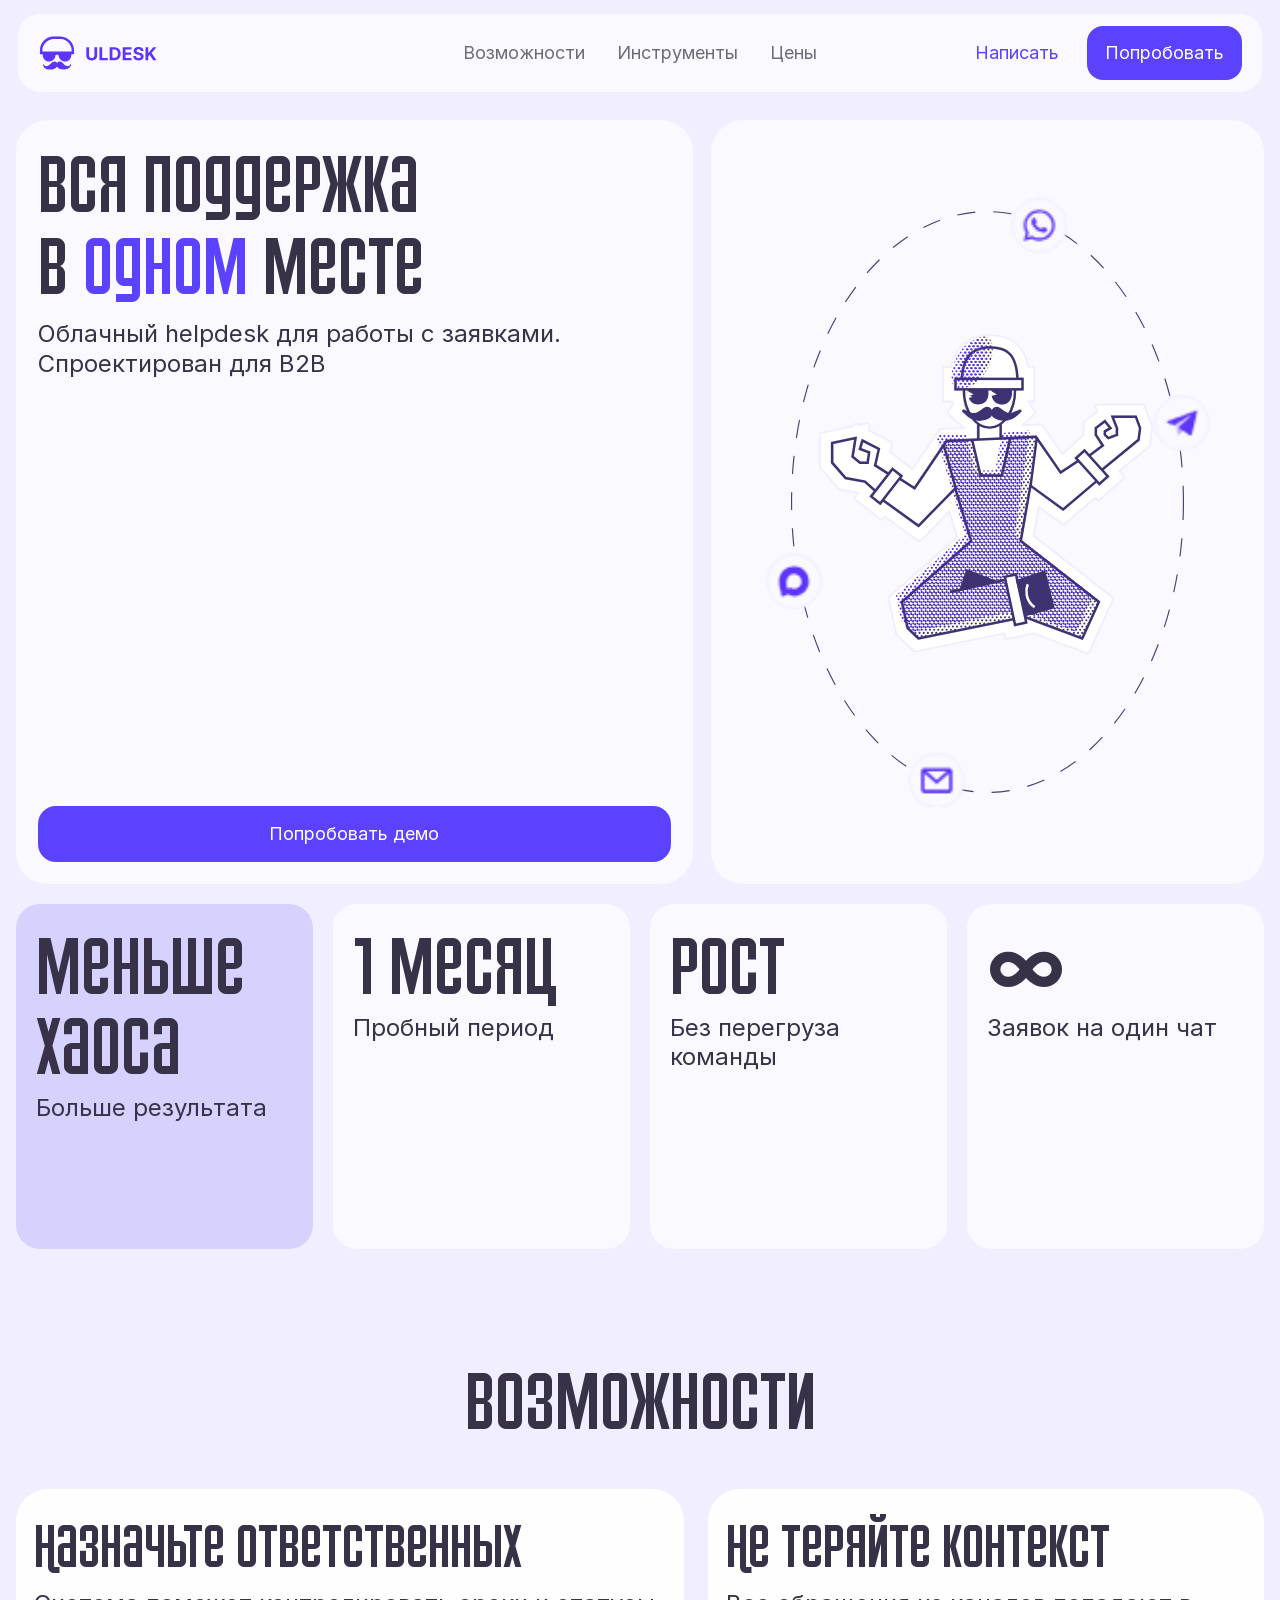
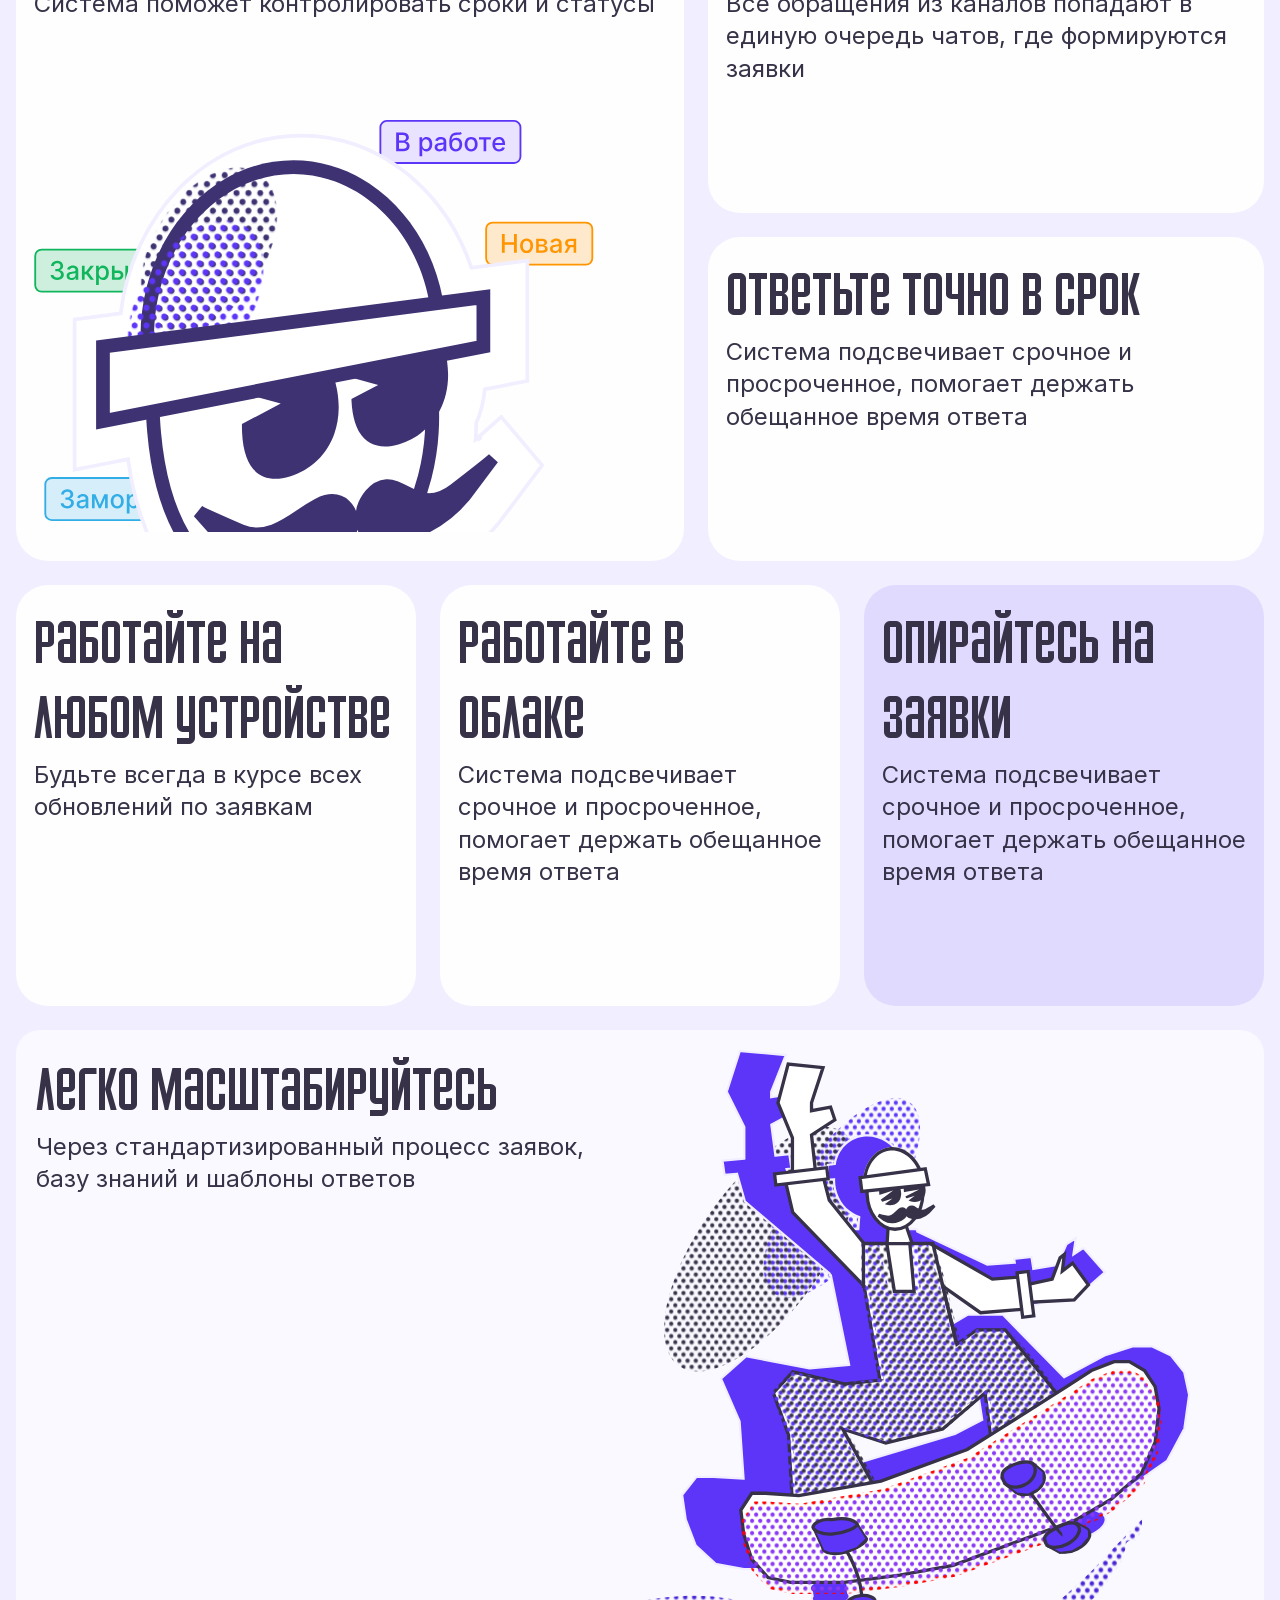
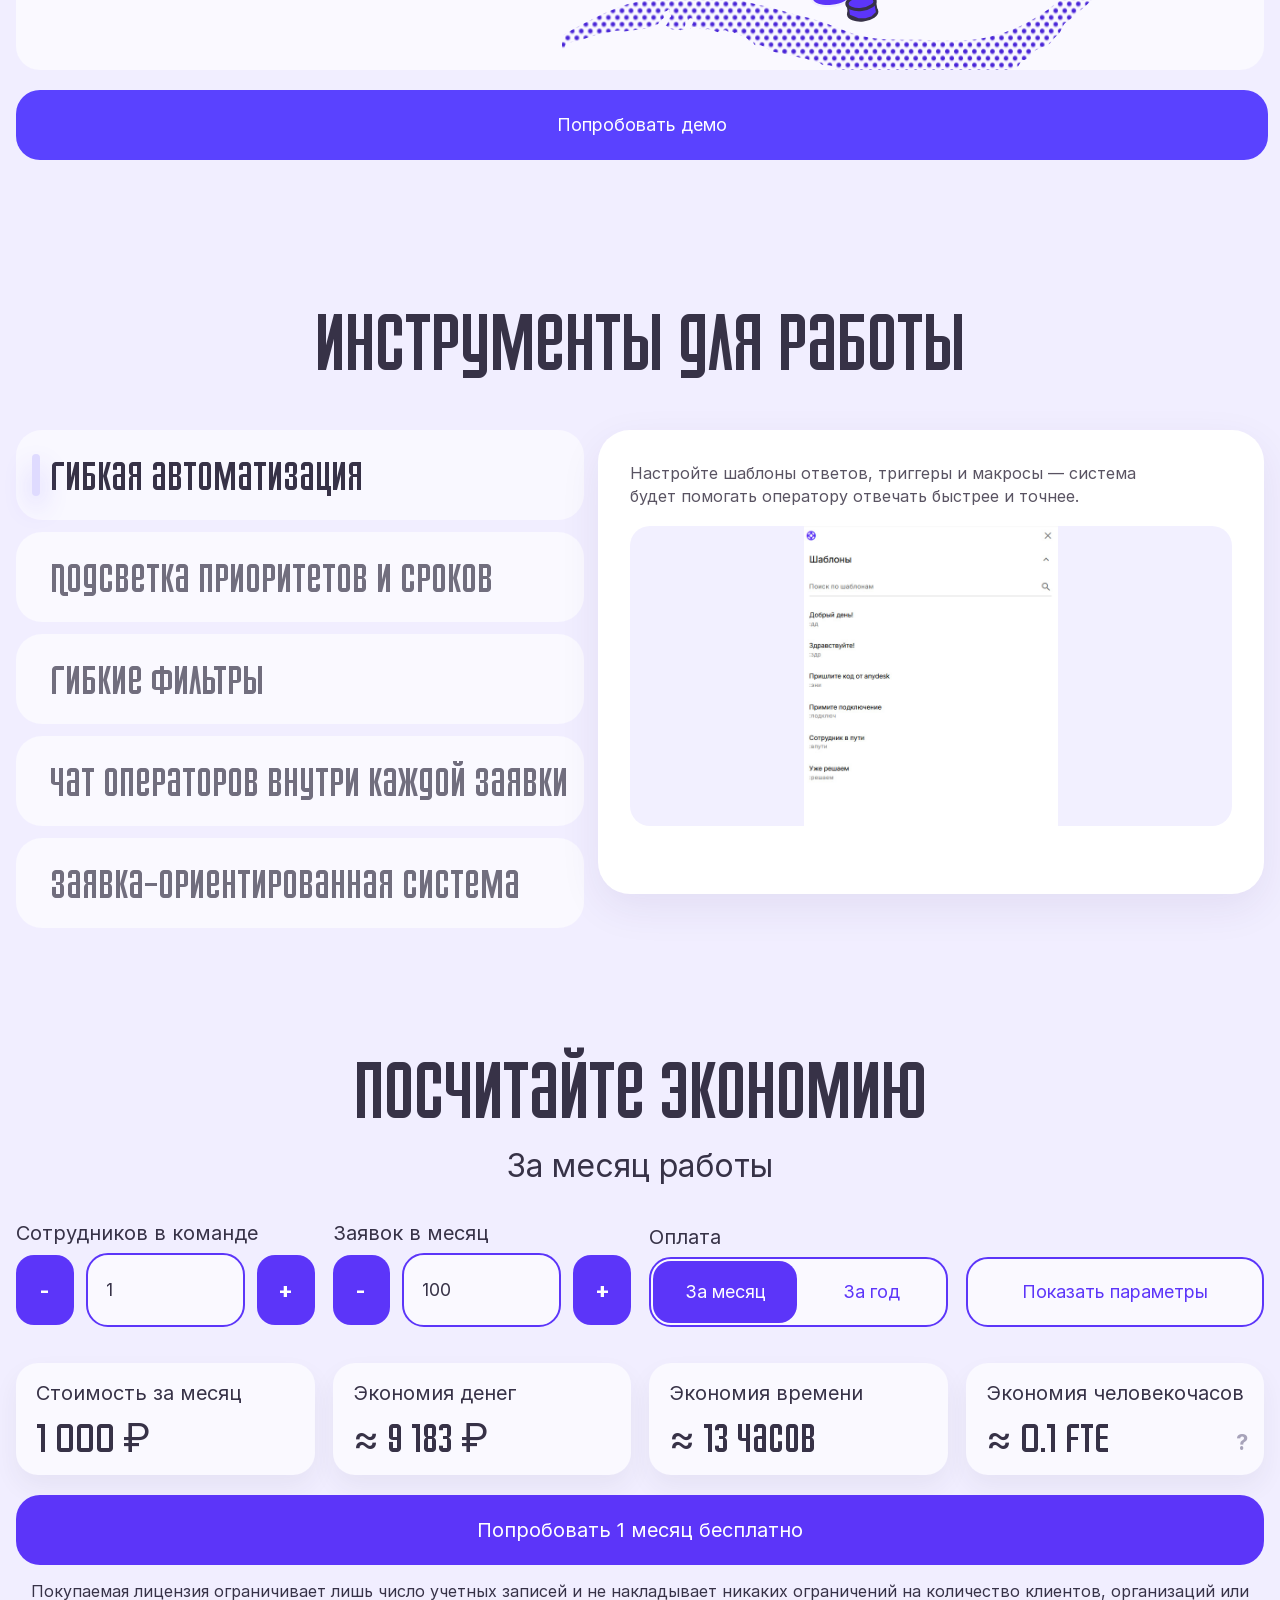
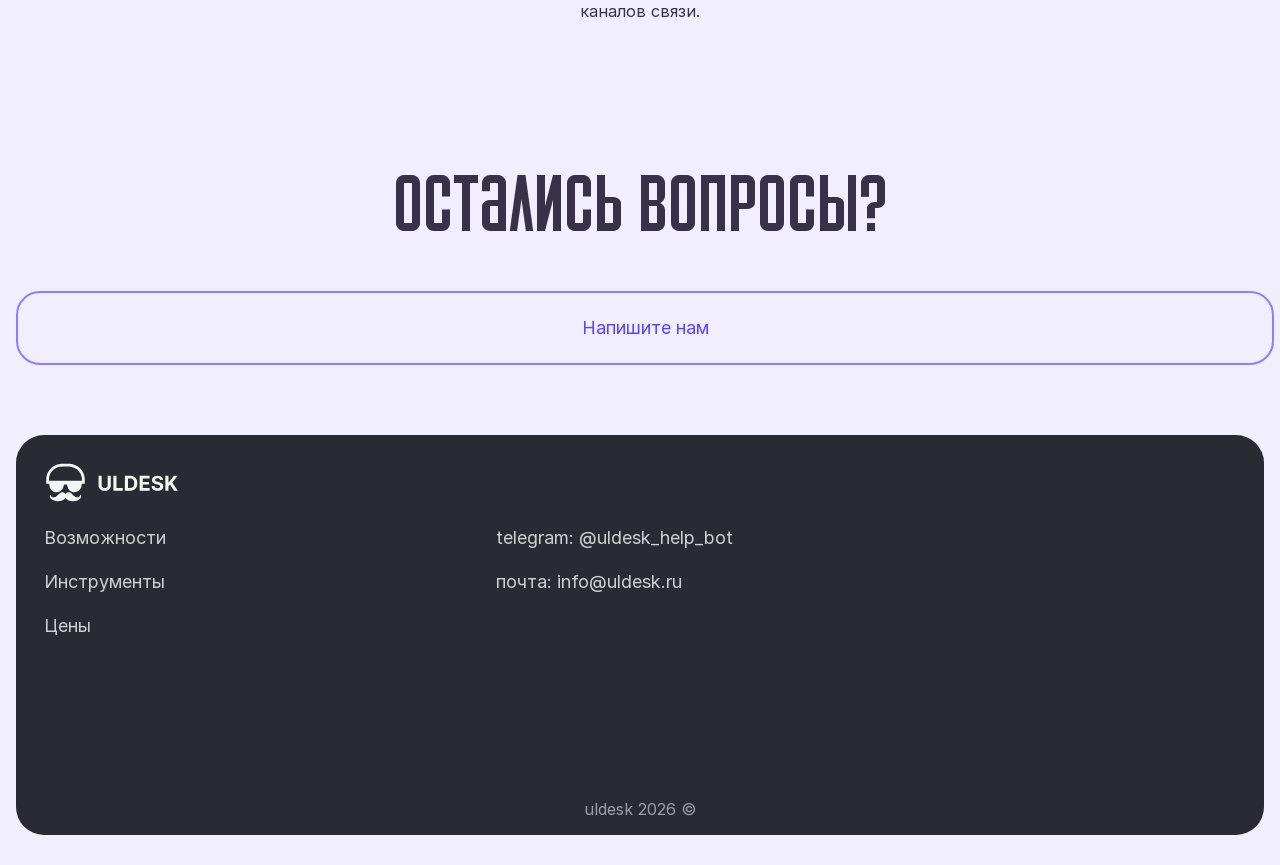
==== index.html @ a6fa2947 "fixes of new version" ====
<!doctype html>
<html lang="ru">
<head>
	<meta charset="UTF-8"/>
	<meta name="viewport" content="width=device-width, initial-scale=1.0"/>
	<title>ULDESK</title>
	<link rel="icon" type="image/x-icon" href="./img/favicon.png">
	<link rel="stylesheet" href="/fonts/Inter/inter.css"/>
	<link rel="stylesheet" href="style-new.css">

	<!-- Yandex.Metrika counter -->
	<script type="text/javascript">
		(function (m, e, t, r, i, k, a) {
			m[i] = m[i] || function () {
				(m[i].a = m[i].a || []).push(arguments)
			};
			m[i].l = 1 * new Date();
			for (var j = 0; j < document.scripts.length; j++) {
				if (document.scripts[j].src === r) {
					return;
				}
			}
			k = e.createElement(t), a = e.getElementsByTagName(t)[0], k.async = 1, k.src = r, a.parentNode.insertBefore(k, a)
		})(window, document, 'script', 'https://mc.yandex.ru/metrika/tag.js?id=106306632', 'ym');
		ym(106306632, 'init', {
			ssr: true,
			webvisor: true,
			clickmap: true,
			ecommerce: "dataLayer",
			accurateTrackBounce: true,
			trackLinks: true
		});
	</script>
	<noscript>
		<div><img src="https://mc.yandex.ru/watch/106306632" style="position:absolute; left:-9999px;" alt=""/></div>
	</noscript>
	<script src="../../../Downloads/script-new-fixed2.js"></script>
	<script src="../../../Downloads/script-new(1).js"></script>
	<!-- /Yandex.Metrika counter -->
</head>

<body>
<script src="script-new.js" defer></script>

<header>
	<div class="container">
		<div class="header-row">
			<a href="#start" class="logo">
				<img src="/img/uldesk_logo_new.svg" alt="logo" class="logo"/>
			</a>

			<button class="header-burger" id="burgerBtn" aria-label="Меню">☰</button>

			<div class="mobile-menu" id="mobileMenu">
				<a href="#features">Возможности</a>
				<a href="#tools">Инструменты</a>
				<a href="#pricing">Цены</a>
				<a href="https://t.me/uldesk_help_bot" target="_blank">Написать</a>
				<a class="mobile-menu-cta"
				   href="https://demo.uldesk.ru/login?username=demo@uldesk.ru&password=demo"
				   target="_blank">Попробовать демо</a>
			</div>

			<nav>
				<a href="#features">Возможности</a>
				<a href="#tools">Инструменты</a>
				<a href="#pricing">Цены</a>
			</nav>

			<div class="header-actions">
				<a class="header-write" href="https://t.me/uldesk_help_bot" target="_blank">Написать</a>
				<a class="btn primary"
				   href="https://demo.uldesk.ru/login?username=demo@uldesk.ru&password=demo"
				   target="_blank">
					<span>Попробовать</span>
				</a>
			</div>
		</div>
	</div>
</header>

<main id="start">

	<!-- HERO -->
	<section class="hero">
		<div class="container">

			<div class="hero-grid">
				<div class="card hero-left">
					<h1 class="hero-title">
						Вся поддержка<br/>
						в <span class="accent">одном</span> месте
					</h1>

					<p class="hero-sub">
						Облачный helpdesk для работы с заявками.<br/>
						Спроектирован для B2B
					</p>

					<div class="hero-cta">
						<a class="btn primary"
						   href="https://demo.uldesk.ru/login?username=demo@uldesk.ru&password=demo"
						   target="_blank">
							<span>Попробовать демо</span>
						</a>
					</div>
				</div>

				<div class="card hero-right" aria-label="Изображение">
					<div class="welcome-anim" aria-hidden="true">
						<img class="welcome-ellipse" src="/img/welcome_ellipse.svg" alt=""/>
						<img class="welcome-person" src="/img/welcome_stick.svg" alt=""/>

						<div class="welcome-orbit">
							<div class="welcome-channel ch-wa">
								<img src="/img/logo_wa.svg" alt=""/>
							</div>

							<div class="welcome-channel ch-tg">
								<img src="/img/logo_tg.svg" alt=""/>
							</div>

							<div class="welcome-channel ch-email">
								<img src="/img/logo_email.svg" alt=""/>
							</div>

							<div class="welcome-channel ch-max">
								<img src="/img/logo_max.svg" alt=""/>
							</div>
						</div>
					</div>
				</div>
			</div>

			<div class="stats">
				<div class="stat">
					<p class="big">Меньше хаоса</p>
					<p class="small">Больше результата</p>
				</div>
				<div class="stat">
					<p class="big">1 месяц</p>
					<p class="small">Пробный период</p>
				</div>
				<div class="stat">
					<p class="big">рост</p>
					<p class="small">Без перегруза команды</p>
				</div>
				<div class="stat">
					<p class="big" style="font-weight: 650">∞</p>
					<p class="small">Заявок на один чат</p>
				</div>
			</div>

		</div>
	</section>

	<!-- FEATURES -->
	<section id="features" class="features">
		<div class="container">
			<div class="section-title">Возможности</div>

			<div class="features-grid">

				<div class="feature-card feature-with-image">
					<div>
						<h3 class="feature-title">Назначьте ответственных</h3>
						<p class="feature-desc">Система поможет контролировать сроки и статусы</p>
					</div>
					<object class="feature-img big-head-svg"
							type="image/svg+xml"
							data="/img/big_head.svg"
							aria-label="big head"
					></object>
				</div>

				<div class="feature-card wide">
					<h3 class="feature-title">Не теряйте контекст</h3>
					<p class="feature-desc">
						Все обращения из каналов попадают в единую очередь чатов, где формируются заявки
					</p>
				</div>

				<div class="feature-card wide">
					<h3 class="feature-title">Ответьте точно в срок</h3>
					<p class="feature-desc">
						Система подсвечивает срочное и просроченное, помогает держать обещанное время ответа
					</p>
				</div>

			</div>

			<div class="features-row3">
				<div class="feature-card narrow">
					<h3 class="feature-title">Работайте на любом устройстве</h3>
					<p class="feature-desc">Будьте всегда в курсе всех обновлений по заявкам</p>
				</div>

				<div class="feature-card narrow">
					<h3 class="feature-title">Работайте в облаке</h3>
					<p class="feature-desc">Система подсвечивает срочное и просроченное, помогает держать обещанное
						время ответа</p>
				</div>

				<div class="feature-card narrow">
					<h3 class="feature-title">Опирайтесь на заявки</h3>
					<p class="feature-desc">Система подсвечивает срочное и просроченное, помогает держать обещанное
						время ответа</p>
				</div>
			</div>

			<div class="feature-card features-wide">
				<div>
					<h3 class="feature-title">Легко масштабируйтесь</h3>
					<p class="feature-desc">Через стандартизированный процесс заявок,<br>базу знаний и шаблоны ответов
					</p>
				</div>
				<div class="easy-scale-visual" aria-hidden="true">
					<img class="easy-scale-bg" src="/img/easy_scale_bg.svg" alt=""/>
					<img class="easy-scale-fig" src="/img/easy_scale_ul.svg" alt=""/>
				</div>
			</div>

			<div class="wide-cta">
				<a class="btn primary"
				   href="https://demo.uldesk.ru/login?username=demo@uldesk.ru&password=demo"
				   target="_blank">
					<span>Попробовать демо</span>
				</a>
			</div>
		</div>
	</section>

	<!-- TOOLS -->
	<section id="tools" class="tools">
		<div class="container">
			<div class="section-title">Инструменты для работы</div>

			<div class="tools-grid">

				<div class="tools-left">
					<div class="tool-item active" data-tool="automation">
						<span class="tool-dot"></span>Гибкая автоматизация
					</div>
					<div class="tool-item" data-tool="priority">
						<span class="tool-dot"></span>
						Подсветка приоритетов и сроков
					</div>
					<div class="tool-item" data-tool="filters">
						<span class="tool-dot"></span>Гибкие фильтры
					</div>
					<div class="tool-item" data-tool="chat">
						<span class="tool-dot"></span>Чат операторов внутри каждой заявки
					</div>
					<div class="tool-item" data-tool="request">
						<span class="tool-dot"></span>Заявка-ориентированная система
					</div>
				</div>

				<div class="tools-right" id="toolCard" aria-live="polite">
					<!--<div class="tool-card-title" id="toolCardTitle">Автоматические ответы на часто задаваемые вопросы</div>-->
					<div class="tool-card-desc" id="toolCardDesc">
						Настройте правила, шаблоны и макросы — система будет помогать оператору отвечать быстрее и
						точнее.
					</div>
					<div class="tool-card-media" id="toolCardMedia">
						<img class="tool-card-img" src="/img/automation.jpg" alt=""/>
					</div>
				</div>

			</div>
		</div>
	</section>

	<!-- CALCULATOR -->
	<section id="pricing" class="calc">
		<div class="container">
			<div class="section-title">посчитайте экономию</div>
			<p class="calc-sub">За месяц работы</p>

			<div class="calc-card">
				<div class="calc-controls">
					<div class="calc-control">
						<div class="label">Сотрудников в команде</div>
						<div class="stepper">
							<button type="button" aria-label="Уменьшить"><span>-</span>
							</button>
							<input class="stepper-input" id="employees" value="1">
							<button type="button" aria-label="Увеличить"><span>+</span>
							</button>
						</div>
					</div>

					<div class="calc-control">
						<div class="label">Заявок в месяц</div>
						<div class="stepper">
							<button type="button" aria-label="Уменьшить">-</button>
							<input class="stepper-input" id="tickets" value="100">
							<button type="button" aria-label="Увеличить">+</button>
						</div>
					</div>

					<div class="calc-control">
						<div class="label">Оплата</div>
						<div class="pay-seg" role="tablist" aria-label="Оплата">
							<button type="button" id="payMonth" class="active" data-pay="month"><span>За месяц</span>
							</button>
							<button type="button" id="payYear" data-pay="year"><span>За год</span></button>
						</div>
					</div>

					<div class="calc-control">
						<div class="label">&nbsp;</div>
						<button type="button" class="params-btn" id="paramsToggle" aria-expanded="false">
							Показать параметры
						</button>
					</div>
				</div>

				<div class="calc-params" id="calcParams" aria-hidden="true">
					<div class="calc-params-grid">

						<div class="calc-control">
							<div class="label">Стоимость часа сотрудника (₽/час)</div>
							<div class="stepper stepper-small">
								<button type="button" aria-label="Уменьшить">-</button>
								<input class="stepper-input" value="1">
								<button type="button" aria-label="Увеличить">+</button>
							</div>
						</div>

						<div class="calc-control">
							<div class="label">“Чистое” время решения 1 заявки (мин)</div>
							<div class="stepper stepper-small">
								<button type="button" aria-label="Уменьшить">-</button>
								<input class="stepper-input" value="1">
								<button type="button" aria-label="Увеличить">+</button>
							</div>
						</div>

						<div class="calc-control">
							<div class="label">Потери на бардак (мин на обращение)</div>
							<div class="stepper stepper-small">
								<button type="button" aria-label="Уменьшить">-</button>
								<input class="stepper-input" value="100">
								<button type="button" aria-label="Увеличить">+</button>
							</div>
						</div>

						<div class="calc-control">
							<div class="label">Доля потерянных/пропущенных (раз/мес)</div>
							<div class="stepper stepper-small">
								<button type="button" aria-label="Уменьшить">-</button>
								<input class="stepper-input" value="100">
								<button type="button" aria-label="Увеличить">+</button>
							</div>
						</div>

						<div class="calc-control">
							<div class="label">Доля повторных обращений (раз/мес)</div>
							<div class="stepper stepper-small">
								<button type="button" aria-label="Уменьшить">-</button>
								<input class="stepper-input" value="100">
								<button type="button" aria-label="Увеличить">+</button>
							</div>
						</div>

						<div class="calc-control">
							<div class="label">Доля ошибок/перетокрытий (раз/мес)</div>
							<div class="stepper stepper-small">
								<button type="button" aria-label="Уменьшить">-</button>
								<input class="stepper-input" value="100">
								<button type="button" aria-label="Увеличить">+</button>
							</div>
						</div>

					</div>
				</div>


				<div class="calc-results">
					<div class="result">
						<p class="name">Стоимость за месяц</p>
						<p class="val" id="price">1000 ₽</p>
					</div>
					<div class="result">
						<p class="name">Экономия денег</p>
						<p class="val" id="economyMoney">≈ 7 067 ₽</p>
					</div>
					<div class="result">
						<p class="name">Экономия времени</p>
						<p class="val" id="economyTime">≈ 9 ч</p>
					</div>
					<div class="result">
						<p class="name">Экономия человекочасов</p>
						<p class="val" id="economyFte">≈ 0.05 FTE</p>
						<span class="hint" aria-hidden="true">?</span>
					</div>
				</div>

				<div class="calc-cta">
					<a class="calc-main-btn"
					   id="calcBtn"
					   href="https://t.me/uldesk_help_bot"
					   target="_blank">
						<span>Попробовать 1 месяц бесплатно</span>
					</a>
				</div>

				<div class="price-policy">
					<p>Покупаемая лицензия ограничивает лишь число учетных записей и не накладывает никаких ограничений
						на количество клиентов, организаций или каналов связи.</p>
				</div>

			</div>
		</div>
	</section>

	<!-- CONTACT -->
	<section class="contact">
		<div class="container">
			<div class="section-title">Остались вопросы?</div>
			<div class="contact-card">
				<a class="btn" href="https://t.me/uldesk_help_bot">Напишите нам</a>
			</div>
		</div>
	</section>

</main>

<footer class="site-footer">
	<div class="container">
		<div class="footer-card">

			<div class="footer-head">
				<img class="footer-logo" src="/img/logo_footer.svg" alt="ULDESK"/>
			</div>

			<div class="footer-grid">

				<!-- col 1 -->
				<div class="footer-col">
					<div class="footer-links">
						<a href="#features">Возможности</a>
						<a href="#tools">Инструменты</a>
						<a href="#pricing">Цены</a>
					</div>
				</div>

				<!-- col 2 -->
				<!--				<div class="footer-col">-->
				<!--					<div class="footer-links">-->
				<!--						<a href="/privacy">Политика конфиденциальности</a>-->
				<!--						<a href="/offer">Публичная оферта</a>-->
				<!--					</div>-->
				<!--				</div>-->

				<!-- col 3 -->
				<div class="footer-col">
					<div class="footer-links">
						<span>telegram: <a href="https://t.me/uldesk_help_bot"
										   target="_blank">@uldesk_help_bot</a></span>
						<span>почта: <a href="mailto:info@uldesk.ru" target="_blank">info@uldesk.ru</a></span>
					</div>
				</div>

				<!-- col 4 (если нужен как в макете — раскомментируй) -->
				<!--				<div class="footer-col">-->
				<!--					<div class="footer-links">-->
				<!--						<span>ИП Ломакин Пётр</span>-->
				<!--						<span>ИНН: 123456789012</span>-->
				<!--						<span>ОГРНИП: 192837192837129847</span>-->
				<!--					</div>-->
				<!--				</div>-->

			</div>

			<div class="footer-bottom">uldesk 2026 ©</div>
		</div>
	</div>
</footer>

</body>
</html>
---- fonts/Inter/inter.css ----
/* Variable fonts usage:
:root { font-family: "Inter", sans-serif; }
@supports (font-variation-settings: normal) {
  :root { font-family: "InterVariable", sans-serif; font-optical-sizing: auto; }
} */
@font-face {
  font-family: InterVariable;
  font-style: normal;
  font-weight: 100 900;
  font-display: swap;
  src: url("InterVariable.woff2") format("woff2");
}
@font-face {
  font-family: InterVariable;
  font-style: italic;
  font-weight: 100 900;
  font-display: swap;
  src: url("InterVariable-Italic.woff2") format("woff2");
}

/* static fonts */
@font-face { font-family: "Inter"; font-style: normal; font-weight: 100; font-display: swap; src: url("Inter-Thin.woff2") format("woff2"); }
@font-face { font-family: "Inter"; font-style: italic; font-weight: 100; font-display: swap; src: url("Inter-ThinItalic.woff2") format("woff2"); }
@font-face { font-family: "Inter"; font-style: normal; font-weight: 200; font-display: swap; src: url("Inter-ExtraLight.woff2") format("woff2"); }
@font-face { font-family: "Inter"; font-style: italic; font-weight: 200; font-display: swap; src: url("Inter-ExtraLightItalic.woff2") format("woff2"); }
@font-face { font-family: "Inter"; font-style: normal; font-weight: 300; font-display: swap; src: url("Inter-Light.woff2") format("woff2"); }
@font-face { font-family: "Inter"; font-style: italic; font-weight: 300; font-display: swap; src: url("Inter-LightItalic.woff2") format("woff2"); }
@font-face { font-family: "Inter"; font-style: normal; font-weight: 400; font-display: swap; src: url("Inter-Regular.woff2") format("woff2"); }
@font-face { font-family: "Inter"; font-style: italic; font-weight: 400; font-display: swap; src: url("Inter-Italic.woff2") format("woff2"); }
@font-face { font-family: "Inter"; font-style: normal; font-weight: 500; font-display: swap; src: url("Inter-Medium.woff2") format("woff2"); }
@font-face { font-family: "Inter"; font-style: italic; font-weight: 500; font-display: swap; src: url("Inter-MediumItalic.woff2") format("woff2"); }
@font-face { font-family: "Inter"; font-style: normal; font-weight: 600; font-display: swap; src: url("Inter-SemiBold.woff2") format("woff2"); }
@font-face { font-family: "Inter"; font-style: italic; font-weight: 600; font-display: swap; src: url("Inter-SemiBoldItalic.woff2") format("woff2"); }
@font-face { font-family: "Inter"; font-style: normal; font-weight: 700; font-display: swap; src: url("Inter-Bold.woff2") format("woff2"); }
@font-face { font-family: "Inter"; font-style: italic; font-weight: 700; font-display: swap; src: url("Inter-BoldItalic.woff2") format("woff2"); }
@font-face { font-family: "Inter"; font-style: normal; font-weight: 800; font-display: swap; src: url("Inter-ExtraBold.woff2") format("woff2"); }
@font-face { font-family: "Inter"; font-style: italic; font-weight: 800; font-display: swap; src: url("Inter-ExtraBoldItalic.woff2") format("woff2"); }
@font-face { font-family: "Inter"; font-style: normal; font-weight: 900; font-display: swap; src: url("Inter-Black.woff2") format("woff2"); }
@font-face { font-family: "Inter"; font-style: italic; font-weight: 900; font-display: swap; src: url("Inter-BlackItalic.woff2") format("woff2"); }
@font-face { font-family: "InterDisplay"; font-style: normal; font-weight: 100; font-display: swap; src: url("InterDisplay-Thin.woff2") format("woff2"); }
@font-face { font-family: "InterDisplay"; font-style: italic; font-weight: 100; font-display: swap; src: url("InterDisplay-ThinItalic.woff2") format("woff2"); }
@font-face { font-family: "InterDisplay"; font-style: normal; font-weight: 200; font-display: swap; src: url("InterDisplay-ExtraLight.woff2") format("woff2"); }
@font-face { font-family: "InterDisplay"; font-style: italic; font-weight: 200; font-display: swap; src: url("InterDisplay-ExtraLightItalic.woff2") format("woff2"); }
@font-face { font-family: "InterDisplay"; font-style: normal; font-weight: 300; font-display: swap; src: url("InterDisplay-Light.woff2") format("woff2"); }
@font-face { font-family: "InterDisplay"; font-style: italic; font-weight: 300; font-display: swap; src: url("InterDisplay-LightItalic.woff2") format("woff2"); }
@font-face { font-family: "InterDisplay"; font-style: normal; font-weight: 400; font-display: swap; src: url("InterDisplay-Regular.woff2") format("woff2"); }
@font-face { font-family: "InterDisplay"; font-style: italic; font-weight: 400; font-display: swap; src: url("InterDisplay-Italic.woff2") format("woff2"); }
@font-face { font-family: "InterDisplay"; font-style: normal; font-weight: 500; font-display: swap; src: url("InterDisplay-Medium.woff2") format("woff2"); }
@font-face { font-family: "InterDisplay"; font-style: italic; font-weight: 500; font-display: swap; src: url("InterDisplay-MediumItalic.woff2") format("woff2"); }
@font-face { font-family: "InterDisplay"; font-style: normal; font-weight: 600; font-display: swap; src: url("InterDisplay-SemiBold.woff2") format("woff2"); }
@font-face { font-family: "InterDisplay"; font-style: italic; font-weight: 600; font-display: swap; src: url("InterDisplay-SemiBoldItalic.woff2") format("woff2"); }
@font-face { font-family: "InterDisplay"; font-style: normal; font-weight: 700; font-display: swap; src: url("InterDisplay-Bold.woff2") format("woff2"); }
@font-face { font-family: "InterDisplay"; font-style: italic; font-weight: 700; font-display: swap; src: url("InterDisplay-BoldItalic.woff2") format("woff2"); }
@font-face { font-family: "InterDisplay"; font-style: normal; font-weight: 800; font-display: swap; src: url("InterDisplay-ExtraBold.woff2") format("woff2"); }
@font-face { font-family: "InterDisplay"; font-style: italic; font-weight: 800; font-display: swap; src: url("InterDisplay-ExtraBoldItalic.woff2") format("woff2"); }
@font-face { font-family: "InterDisplay"; font-style: normal; font-weight: 900; font-display: swap; src: url("InterDisplay-Black.woff2") format("woff2"); }
@font-face { font-family: "InterDisplay"; font-style: italic; font-weight: 900; font-display: swap; src: url("InterDisplay-BlackItalic.woff2") format("woff2"); }

@font-feature-values InterVariable {
    @character-variant {
        cv01: 1; cv02: 2; cv03: 3; cv04: 4; cv05: 5; cv06: 6; cv07: 7; cv08: 8;
        cv09: 9; cv10: 10; cv11: 11; cv12: 12; cv13: 13;
        alt-1:            1; /* Alternate one */
        alt-3:            9; /* Flat-top three */
        open-4:           2; /* Open four */
        open-6:           3; /* Open six */
        open-9:           4; /* Open nine */
        lc-l-with-tail:   5; /* Lower-case L with tail */
        simplified-u:     6; /* Simplified u */
        alt-double-s:     7; /* Alternate German double s */
        uc-i-with-serif:  8; /* Upper-case i with serif */
        uc-g-with-spur:  10; /* Capital G with spur */
        single-story-a:  11; /* Single-story a */
        compact-lc-f:    12; /* Compact f */
        compact-lc-t:    13; /* Compact t */
    }
    @styleset {
        ss01: 1; ss02: 2; ss03: 3; ss04: 4; ss05: 5; ss06: 6; ss07: 7; ss08: 8;
        open-digits: 1;                /* Open digits */
        disambiguation: 2;             /* Disambiguation (with zero) */
        disambiguation-except-zero: 4; /* Disambiguation (no zero) */
        round-quotes-and-commas: 3;    /* Round quotes &amp; commas */
        square-punctuation: 7;         /* Square punctuation */
        square-quotes: 8;              /* Square quotes */
        circled-characters: 5;         /* Circled characters */
        squared-characters: 6;         /* Squared characters */
    }
}
@font-feature-values Inter {
    @character-variant {
        cv01: 1; cv02: 2; cv03: 3; cv04: 4; cv05: 5; cv06: 6; cv07: 7; cv08: 8;
        cv09: 9; cv10: 10; cv11: 11; cv12: 12; cv13: 13;
        alt-1:            1; /* Alternate one */
        alt-3:            9; /* Flat-top three */
        open-4:           2; /* Open four */
        open-6:           3; /* Open six */
        open-9:           4; /* Open nine */
        lc-l-with-tail:   5; /* Lower-case L with tail */
        simplified-u:     6; /* Simplified u */
        alt-double-s:     7; /* Alternate German double s */
        uc-i-with-serif:  8; /* Upper-case i with serif */
        uc-g-with-spur:  10; /* Capital G with spur */
        single-story-a:  11; /* Single-story a */
        compact-lc-f:    12; /* Compact f */
        compact-lc-t:    13; /* Compact t */
    }
    @styleset {
        ss01: 1; ss02: 2; ss03: 3; ss04: 4; ss05: 5; ss06: 6; ss07: 7; ss08: 8;
        open-digits: 1;                /* Open digits */
        disambiguation: 2;             /* Disambiguation (with zero) */
        disambiguation-except-zero: 4; /* Disambiguation (no zero) */
        round-quotes-and-commas: 3;    /* Round quotes &amp; commas */
        square-punctuation: 7;         /* Square punctuation */
        square-quotes: 8;              /* Square quotes */
        circled-characters: 5;         /* Circled characters */
        squared-characters: 6;         /* Squared characters */
    }
}
@font-feature-values InterDisplay {
    @character-variant {
        cv01: 1; cv02: 2; cv03: 3; cv04: 4; cv05: 5; cv06: 6; cv07: 7; cv08: 8;
        cv09: 9; cv10: 10; cv11: 11; cv12: 12; cv13: 13;
        alt-1:            1; /* Alternate one */
        alt-3:            9; /* Flat-top three */
        open-4:           2; /* Open four */
        open-6:           3; /* Open six */
        open-9:           4; /* Open nine */
        lc-l-with-tail:   5; /* Lower-case L with tail */
        simplified-u:     6; /* Simplified u */
        alt-double-s:     7; /* Alternate German double s */
        uc-i-with-serif:  8; /* Upper-case i with serif */
        uc-g-with-spur:  10; /* Capital G with spur */
        single-story-a:  11; /* Single-story a */
        compact-lc-f:    12; /* Compact f */
        compact-lc-t:    13; /* Compact t */
    }
    @styleset {
        ss01: 1; ss02: 2; ss03: 3; ss04: 4; ss05: 5; ss06: 6; ss07: 7; ss08: 8;
        open-digits: 1;                /* Open digits */
        disambiguation: 2;             /* Disambiguation (with zero) */
        disambiguation-except-zero: 4; /* Disambiguation (no zero) */
        round-quotes-and-commas: 3;    /* Round quotes &amp; commas */
        square-punctuation: 7;         /* Square punctuation */
        square-quotes: 8;              /* Square quotes */
        circled-characters: 5;         /* Circled characters */
        squared-characters: 6;         /* Squared characters */
    }
}
---- style-new.css ----
@font-face {
	font-family: 'Airport';
	src: url('/fonts/Airport/Airport.eot');
	src: local('Airport'),
	url('/fonts/Airport/Airport.eot?#iefix') format('embedded-opentype'),
	url('/fonts/Airport/Airport.woff2') format('woff2'),
	url('/fonts/Airport/Airport.woff') format('woff'),
	url('/fonts/Airport/Airport.ttf') format('truetype');
	font-weight: 400;
	font-style: normal;
	font-display: swap;
}

:root {
	--container: 1440px;
	--bg: #F5F2FF;
	--surface: #FFFFFF;
	--surface2: #F1EDFF;
	--surface3: #FBFAFF;
	--bg-light: #FAF9FF;

	--text: #373247;

	--primary: #5A42FF;
	--primary2: #6B57FF;
	--bg-primary: #5C35F9;

	--stroke: rgba(20, 18, 40, .10);
	--stroke2: rgba(20, 18, 40, .06);

	--r-14: 14px;
	--r-18: 18px;
	--r-22: 22px;
	--r-28: 28px;
	--r-32: 32px;
}

html,
body {
	height: 100%;
	letter-spacing: 0 !important;
}

body {
	background: #F1EEFF;
	margin: 0;
	color: var(--text);
	font-family: Inter, ui-sans-serif, system-ui, -apple-system, Segoe UI, Roboto, Arial;
	line-height: 1.25;
	overflow-x: hidden;
}

body::before {
	content: "";
	display: none;
	position: fixed;
	inset: -30%;
	pointer-events: none;
	mix-blend-mode: soft-light;
	opacity: .55;
	filter: blur(24px);
	z-index: -1;
}

.section-title,
.hero-title,
.stat .big,
.feature-title,
.tool-item,
.contact .btn,
.footer-title,
.stat.big {
	text-transform: none !important;
}

a {
	color: inherit;
	text-decoration: none;
}

button {
	font: inherit;
	border: 0;
	background: none;
	cursor: pointer;
}

/* Common container */
.container {
	width: min(var(--container), calc(100% - 32px));
	margin: 20px auto 0;
}

/* Main vertical rhythm */
main {
	padding-top: 70px;
}

main > section + section {
	margin-top: 20px !important;
}

/* Anchor offsets */
#features,
#tools,
#pricing {
	scroll-margin-top: 80px;
}

/* Typography family accents */
.section-title,
.hero-title,
.feature-title,
.stat .big,
.footer-title {
	font-family: 'Airport', Inter, system-ui;
}

/* Disable hover lift on these controls */
.btn:hover,
.stepper button:hover,
.calc-cta .calc-main-btn:hover,
.pay-seg button:hover {
	transform: none !important;
}

/* ---------- Header ---------- */

header {
	position: fixed;
	top: 12px;
	left: 50%;
	transform: translateX(-50%);
	width: min(var(--container), calc(100% - 32px));
	z-index: 9999;

	background: var(--bg-light);
	backdrop-filter: none;
	padding: 12px 20px;

	border-radius: 24px;
	border: 2px solid #F1EEFF;
	box-sizing: border-box;
}

header .container {
	width: 100%;
	margin: 0;
}

.header-row {
	position: relative;
	display: flex;
	align-items: center;
	justify-content: space-between;
	gap: 16px;
	padding: 0;
}

.header-row img {
	height: 38px;
	width: auto;
	display: block;
	transform: translateZ(0);
}

/* Center nav on desktop */
header nav {
	position: absolute;
	left: 50%;
	top: 50%;
	transform: translate(-50%, -50%);
}

nav {
	display: flex;
	align-items: center;
	gap: 8px;
	color: rgba(21, 21, 32, .62);
	font: 400 14px/1 Inter, system-ui;
}

nav a {
	padding: 9px 12px;
	border-radius: 999px;
	transition: .25s ease;
	font-size: 18px;
}

nav a:hover {
	background: rgba(90, 66, 255, .08);
	color: var(--text);
}

.header-actions {
	display: flex;
	align-items: center;
	gap: 10px;
	font-size: 15px;
}

.link-muted {
	font: 400 15px/1 Inter, system-ui;
	color: var(--primary);
	padding: 9px 10px;
	border-radius: 999px;
}

.link-muted:hover {
	background: rgba(90, 66, 255, .08);
}

/* Header buttons reset */
header .btn {
	margin: 0 !important;
}

/* Burger (mobile) */
.header-burger {
	display: none;
	height: 54px;
	padding: 0 14px;
	border-radius: 16px;
	border: 2px solid rgba(80, 60, 220, .35);
	background: #fff;
	font-size: 18px;
	line-height: 1;
}

/* Mobile menu (dropdown) */
.mobile-menu {
	display: none;
	position: absolute;
	top: calc(100% + 12px);
	left: 0;
	width: 100%;
	box-sizing: border-box;

	background: white;
	border-radius: 22px;
	padding: 12px;
	box-shadow: 0 14px 40px rgba(60, 40, 120, 0.10);
	border: 1px solid rgba(20, 18, 40, 0.08);
}

header.is-open .mobile-menu {
	display: flex;
	flex-direction: column;
	animation: menuDrop .16s cubic-bezier(.2, .8, .2, 1) both;
}

@keyframes menuDrop {
	from {
		opacity: 0;
		transform: translateY(-6px) scale(.98);
	}
	to {
		opacity: 1;
		transform: translateY(0) scale(1);
	}
}

.mobile-menu a {
	display: flex;
	align-items: center;
	justify-content: center;
	text-align: center;

	padding: 14px 14px;
	border-radius: 16px;

	font-size: 16px;
	font-weight: 600;
	color: #373247;

	background: rgba(80, 60, 220, 0.06);
	border: 1px solid rgba(80, 60, 220, 0.10);

	transition: background .18s ease, transform .18s ease;
}

.mobile-menu a + a {
	margin-top: 10px;
}

.mobile-menu a:active {
	transform: scale(0.99);
}

.mobile-menu-cta {
	margin-top: 10px;
	display: flex;
	align-items: center;
	justify-content: center;
	height: 44px;
	padding: 0 14px;
	border-radius: 18px;

	background: var(--primary);
	color: #fff;

	font-size: 16px;
	font-weight: 700;
	border: none;
}

/* Mobile menu buttons inside menu */
.mobile-menu .btn,
.mobile-menu .btn.primary {
	margin: 0 !important;
	height: 44px;
	min-height: 44px;
}

/* ---------- Buttons ---------- */
.btn {
	display: inline-flex;
	align-items: center;
	justify-content: center;
	gap: 10px;
	height: 54px;
	padding: 0 18px;
	border-radius: 16px;
	background: rgba(255, 255, 255, .92);
	transition: transform .15s ease, box-shadow .15s ease, filter .25s ease;
	user-select: none;
	font-size: 18px;
	margin: 18px 24px;
}

.btn:active {
	transform: translateY(0);
	box-shadow: none;
	filter: brightness(.98);
}

.btn.primary {
	position: relative;
	overflow: hidden;
	isolation: isolate;

	color: white;
	border-color: transparent;
	background: var(--primary);

	font: 400 18px/1 Inter, system-ui;
	margin: 16px 24px;

	box-shadow: none !important;
	filter: none !important;

	/* dots width default for primary buttons */
	--dots-w: 220px;
}

.btn.primary:hover {
	background: #5E46D6 !important;
}

/* ---------- Cards ---------- */
.card {
	border-radius: var(--r-32);
	background: var(--bg-light);
}

/* ---------- Section title ---------- */
.section-title {
	font-size: clamp(80px, 2.6vw, 34px);
	text-transform: uppercase;
	text-align: center;
	font-weight: 400;
	margin-bottom: 40px;
	margin-top: 100px;
}

/* ---------- HERO ---------- */
.hero {
	margin-top: 40px;
}

.hero-grid {
	display: grid;
	grid-template-columns: 1.1fr .9fr;
	gap: 18px;
	align-items: stretch;
	margin-top: 50px;
}

.hero-left {
	padding: 20px;
	display: flex;
	flex-direction: column;
	gap: 14px;

	position: relative;
	overflow: hidden;

	border: 2px solid var(--bg-light);
}

.card.hero-left {
	height: clamp(520px, calc(100vh - 175px), 720px);
}

.hero-title {
	font-size: clamp(80px, 3.4vw, 50px);
	font-weight: 400;
	margin: 0;
	line-height: 1.02;
	text-transform: uppercase;
}

.hero-title .accent {
	color: var(--primary);
}

.hero-sub {
	margin: 0;
	max-width: 56ch;
	font: 400 24px/1.25 Inter, system-ui;
}

.hero-cta {
	margin-top: auto;
	display: flex;
	gap: 12px;
	align-items: center;
}

.hero-cta .btn.primary {
	width: 100%;
	margin: 20px 0 0;
	display: flex;
	justify-content: center;

	border: none;
	border-radius: 18px;
	min-height: 56px;

	transform: none;
}

.hero-right {
	padding: 18px;
	display: flex;
	align-items: center;
	justify-content: center;

	position: relative;
	overflow: hidden;
}

/* Welcome animation stack */
.welcome-anim {
	position: relative;
	width: 100%;
	height: 100%;
	min-height: 280px;
	display: grid;
	place-items: center;
}

.welcome-ellipse {
	position: absolute;
	inset: 10% 10%;
	width: 80%;
	height: 80%;
	object-fit: contain;
	pointer-events: none;
	user-select: none;
	z-index: 1;
	opacity: .95;
}

.welcome-person {
	position: relative;
	z-index: 2;
	width: min(420px, 74%);
	height: auto;
	pointer-events: none;
	user-select: none;
}

.welcome-orbit {
	position: absolute;
	inset: 0;
	z-index: 3;
	transform-origin: 50% 50%;
	will-change: transform;
}

.welcome-channel {
	position: absolute;
	width: 58px;
	height: 58px;
	border-radius: 999px;
	display: grid;
	place-items: center;
	box-shadow: 0 0 0 rgba(20, 10, 60, .08);
	will-change: transform;
}

.welcome-channel img {
	width: 28px;
	height: 28px;
	display: block;
	pointer-events: none;
	user-select: none;
}

/* orbit icon positions */
.ch-wa {
	left: 22%;
	top: 18%;
}

.ch-tg {
	right: 22%;
	top: 18%;
}

.ch-email {
	right: 22%;
	bottom: 18%;
}

.ch-max {
	left: 22%;
	bottom: 18%;
}

/* Placeholder for screenshots */
.img-placeholder {
	width: 100%;
	height: 100%;
	min-height: 280px;
	border-radius: 24px;
	border: 1px solid rgba(20, 18, 40, .12);
	box-shadow: 0 22px 70px rgba(20, 10, 60, .18);
	position: relative;
	overflow: hidden;
}

.img-placeholder::before {
	content: "";
	position: absolute;
	inset: 0;
	transform: translateX(-65%);
	opacity: .35;
	pointer-events: none;
}

.hero-right .img-placeholder::before {
	animation: shimmer 2.4s ease-in-out infinite;
}

@keyframes shimmer {
	0% {
		transform: translateX(-65%);
	}
	60% {
		transform: translateX(65%);
	}
	100% {
		transform: translateX(65%);
	}
}

/* ---------- Stats ---------- */
.stats {
	display: grid;
	grid-template-columns: repeat(4, 1fr);
	margin-top: 20px;
	gap: 20px;
}

.stat {
	height: 305px;
	min-height: 0;
	max-height: none;
	display: flex;
	flex-direction: column;
	justify-content: flex-start;
	align-items: flex-start;
	gap: 10px;
	padding: 20px;
	border-radius: 24px;
	background: var(--bg-light);
	transition: background-color .25s ease;
}

.stat:nth-child(1) {
	background: #D7D2FD;
}

.stat .big {
	font-size: 80px;
	line-height: 1;
	margin: 0;
	text-transform: uppercase;
}

.stat .small {
	margin: 0;
	font-size: 24px;
	line-height: 1.2;
}

/* ---------- Features ---------- */
.features {
}

.feature-card {
	background: rgba(255, 255, 255, .92);
	border-radius: var(--r-32);
	padding: 18px 18px 16px;
	position: relative;
	overflow: hidden;
	min-height: 170px;
}

.feature-title {
	margin: 0 0 6px;
	font-weight: 400;
	text-transform: uppercase;
	font-size: 60px;
}

.feature-card.wide{
	height: 290px;
}

.feature-card.narrow{
	height: 387px;
}

.feature-card.narrow:nth-child(3){
	background: #E1DAFF;
}

.feature-desc {
	margin: 0;
	font: 400 24px/1.35 Inter, system-ui;
	max-width: 52ch;
}

.feature-img {
	position: static;
	width: 560px;
	max-width: 100%;
	height: auto;
	align-self: flex-end;
	pointer-events: none;
	user-select: none;
	margin-top: 100px;
}

/* layout: 2 columns + wide section */
.features-grid {
	display: grid;
	grid-template-columns: 1.2fr 1fr;
	gap: 24px;
	align-items: stretch;
}

.features-grid > :nth-child(1) {
	grid-row: 1 / span 2;
}

.features-grid > :nth-child(3) {
	grid-column: 2;
}

.features-row3 {
	margin-top: 24px;
	display: grid;
	grid-template-columns: repeat(3, 1fr);
	gap: 24px;
}

.features-wide {
	max-width: var(--container);
	height: 600px;

	display: flex;
	flex-direction: row;
	gap: 20px;

	padding: 20px;
	border-radius: 24px;
	background: var(--bg-light);

	position: relative;
	overflow: hidden;
	border: none;
	box-shadow: none;
	margin-top: 24px;
}

.features-wide > .feature-text {
	flex: 0 0 520px;
	align-self: flex-start;
	z-index: 3;
}

.features-wide > .easy-scale-visual {
	flex: 1 1 auto;
	position: relative;
}

.easy-scale-bg {
	position: absolute;
	height: auto;
	max-width: none;
	object-fit: contain;
	z-index: 3;

	-webkit-mask-repeat: no-repeat;
	mask-repeat: no-repeat;
	-webkit-mask-size: 100% 100%;
	mask-size: 100% 100%;

	left: -139px;
	bottom: -70px;
	width: 121%;
	transform: scale(75%);
}

.easy-scale-fig {
	position: absolute;
	height: auto;
	max-width: none;
	object-fit: contain;
	z-index: 2;
	right: -120px;
	width: 700px;
}

/* ---------- Tools ---------- */
.tools {
	padding: 10px 0 6px;
}

.tools-grid {
	display: grid;
	grid-template-columns: .9fr 1.1fr;
	gap: 14px;
	align-items: start;
}

.tools-left {
	display: grid;
	gap: 12px;
	align-content: start;
	align-self: start;
}

.tool-item {
	background: rgba(255, 255, 255, .92);
	border-radius: 26px;
	padding: 24px 16px;
	font: 400 40px/1 Inter, system-ui;
	font-family: Airport, serif;
	text-transform: uppercase;
	display: flex;
	align-items: center;
	gap: 10px;
	cursor: pointer;
	user-select: none;
	white-space: nowrap;
	text-overflow: ellipsis;
	color: #716E7E;
	transition: background-color .35s cubic-bezier(.2, .8, .2, 1), box-shadow .35s cubic-bezier(.2, .8, .2, 1), transform .35s cubic-bezier(.2, .8, .2, 1);
	background: var(--bg-light);
}

.tool-item:hover {
	transform: translateY(-1px);
}

.tool-item.active {
	color: #373247;
	background: rgba(255, 255, 255, 0.6);
}

.tool-dot {
	width: 8px;
	height: 42px;
	border-radius: 999px;
	background: rgba(90, 66, 255, .16);
	position: relative;
	overflow: hidden;
	opacity: 0;
	transition: opacity .2s ease;
}

.tool-item.active .tool-dot {
	opacity: 1;
	box-shadow: 0 12px 26px rgba(90, 66, 255, .28);
}

.tool-dot::after {
	content: "";
	position: absolute;
	inset: 0;
	border-radius: inherit;
	background: var(--primary);
	transform-origin: bottom;
	transform: scaleY(1);
}

.tool-dot.timer-run::after {
	animation: toolDotTimer 10s linear forwards;
}

@keyframes toolDotTimer {
	from { transform: scaleY(1); }
	to   { transform: scaleY(0); }
}

.tools-right {
	background: white;
	min-height: 400px;
	border-radius: var(--r-32);
	padding: 32px;

	display: flex;
	flex-direction: column;
	align-items: flex-start;
	justify-content: flex-start;

	box-shadow: 0 14px 40px rgba(60, 40, 120, 0.08);
	overflow: hidden;

	transition: opacity .38s cubic-bezier(.2, .8, .2, 1), transform .38s cubic-bezier(.2, .8, .2, 1);
	will-change: opacity, transform;
	transform: translateY(0);
}

.tools-right.is-changing .tool-card-title,
.tools-right.is-changing .tool-card-desc,
.tools-right.is-changing .tool-card-media {
	opacity: 0;
	transform: translateY(8px);
}

.tool-card-title,
.tool-card-desc,
.tool-card-media {
	transition: opacity .32s cubic-bezier(.2, .8, .2, 1), transform .32s cubic-bezier(.2, .8, .2, 1);
	will-change: opacity, transform;
}

.tool-card-title {
	font-size: 28px;
	line-height: 1.1;
	/*font-weight: 800;*/
	color: #2a2236;
	margin-bottom: 14px;
}

.tool-card-desc {
	font-size: 16px;
	line-height: 1.45;
	color: rgba(42, 34, 54, 0.78);
	max-width: 520px;
}

.tool-card-media {
	margin-top: 18px;
	width: 100%;
	height: 300px;
	border-radius: 20px;
	background: #f2f0ff;

	display: flex;
	align-items: center;
	justify-content: center;
	overflow: hidden;
}

.tool-card-media img {
	width: auto;
	height: 100%;
	max-width: 100%;
	object-fit: contain;
	display: block;
}

/* ---------- Calculator (Figma exact) ---------- */
.calc {
	padding: 64px 0 0;
	background: #F1EEFF;
}

.calc .section-title {
	margin: 0 0 10px;
	font-size: 80px;
	text-transform: uppercase;
	color: #373247;
	font-weight: 400;
}

.calc-sub {
	text-align: center;
	margin: 0 0 38px;
	color: #373247;
	font: 400 32px/1.15 Inter, system-ui;
}

.calc-card {
	background: transparent;
	border: 0;
	box-shadow: none;
	padding: 0;
}

.calc-controls {
	display: grid;
	grid-template-columns: repeat(4, 1fr);
	gap: 18px;
	margin-bottom: 18px;
	align-items: end;
}

.calc-control {
	display: flex;
	flex-direction: column;
	gap: 10px;
	min-width: 0;
}

.calc-control .label {
	font: 400 20px/1 Inter, system-ui;
	color: #373247;
	text-transform: none;
}

.stepper {
	display: flex;
	align-items: center;
	gap: 12px;
	min-width: 0;
}

.stepper button {
	width: 70px;
	height: 70px;
	border-radius: 18px;
	background: var(--bg-primary);
	color: #fff;
	font: 700 22px/1 Inter, system-ui;
	display: grid;
	place-items: center;
	box-shadow: none;

	--dots-w: 40px;
}

.stepper .stepper-input {
	width: 150px;
	height: 70px;
	border: 2px solid var(--bg-primary);
	border-radius: 22px;
	background: var(--bg-light);

	display: flex;
	align-items: center;

	padding: 0 18px;
	font: 400 18px/1 Inter, system-ui;
	color: #373247;
	min-width: 0;
}

/* Segmented "month/year" */
.pay-seg {
	display: flex;
	align-items: center;
	height: 70px;
	border: 2px solid var(--bg-primary);
	border-radius: 22px;
	background: var(--bg-light);
	padding: 2px;
	width: 100%;
	max-width: none;
	gap: 2px;
	box-sizing: border-box;
}

.pay-seg button {
	flex: 1;
	height: 100%;
	border-radius: 18px;
	font: 400 18px/1 Inter, system-ui;
	color: var(--bg-primary);
}

.pay-seg button.active {
	background: var(--bg-primary);
	color: #fff;
	--dots-w: 140px;
}

/* Params button */
.params-btn {
	height: 70px;
	width: 100%;
	border: 2px solid var(--bg-primary);
	border-radius: 22px;
	background: var(--bg-light);
	color: var(--bg-primary);
	display: flex;
	align-items: center;
	justify-content: center;
	padding: 0 18px;
	font: 400 18px/1 Inter, system-ui;
	white-space: nowrap;
	box-sizing: border-box;
}

/* Dots (hover) system for primary-like buttons */
.btn.primary,
.calc-cta .calc-main-btn,
.stepper button,
.pay-seg button.active {
	position: relative;
	overflow: hidden;
	isolation: isolate;
}

.calc-cta .calc-main-btn {
	--dots-w: 420px;
}

.btn.primary::after,
.calc-cta .calc-main-btn::after,
.stepper button::after,
.pay-seg button.active::after {
	content: "";
	position: absolute;
	top: 0;
	right: 0;
	bottom: 0;

	width: var(--dots-w);
	pointer-events: none;

	opacity: 0;
	transition: opacity .25s ease;

	background-image: radial-gradient(circle at center, rgba(30, 28, 55, .55) 0 2px, transparent 2.6px);
	background-size: 9px 9px;
	background-position: right center;

	-webkit-mask-image: linear-gradient(270deg, #000 0%, #000 70%, transparent 100%);
	mask-image: linear-gradient(270deg, #000 0%, #000 70%, transparent 100%);
	z-index: 0;
}

.btn.primary:hover::after,
.calc-cta .calc-main-btn:hover::after,
.stepper button:hover::after,
.pay-seg button.active:hover::after {
	opacity: .9;
}

.btn.primary > *,
.calc-cta .calc-main-btn > *,
.stepper button > *,
.pay-seg button > * {
	position: relative;
	z-index: 1;
}

/* Results */
.calc-results {
	display: grid;
	grid-template-columns: repeat(4, 1fr);
	gap: 18px;
	margin-bottom: 20px;
}

.result {
	background: var(--bg-light);
	border: 0;
	border-radius: 22px;
	padding: 18px 20px;
	display: flex;
	flex-direction: column;
	justify-content: flex-start;
	gap: 6px;
	position: relative;
	box-shadow: 0 12px 26px rgba(55, 50, 71, .06);
}

.result .name {
	margin: 0 0 6px;
	font: 400 20px/1.2 Inter, system-ui;
	color: #373247;
	text-transform: none;
}

.result .val {
	margin: 0;
	font: 400 40px/1 Airport, Inter, system-ui;
	color: #373247;
}

.result .hint {
	position: absolute;
	right: 16px;
	bottom: 22px;
	color: #A7A3BA;
	font: 700 22px/1 Inter, system-ui;
	user-select: none;
}

.price-policy {
	text-align: center;
	font-size: 16px;
}

.calc-cta {
	display: flex;
	justify-content: center;
}

.calc-cta .calc-main-btn {
	width: 100%;
	height: 70px;
	border-radius: 24px;
	background: var(--bg-primary);
	color: #fff;
	font: 400 20px/1 Inter, system-ui;
	display: flex;
	align-items: center;
	justify-content: center;
}

/* Params accordion */
.calc-params {
	margin-bottom: 18px;
	overflow: hidden;

	max-height: 0;
	opacity: 0;
	pointer-events: none;
	transform: translateY(-4px);

	transition: max-height .45s cubic-bezier(.2, .8, .2, 1),
	opacity .35s cubic-bezier(.2, .8, .2, 1),
	transform .45s cubic-bezier(.2, .8, .2, 1);
}

.calc-params.open {
	max-height: 420px;
	opacity: 1;
	transform: translateY(0);
	pointer-events: auto;
}

.calc-params-grid {
	display: grid;
	grid-template-columns: 1fr 1fr 1fr;
	gap: 18px;
	padding-top: 4px;
}

/* Small stepper variant */
.stepper.stepper-small {
	gap: 4px;
}

.stepper.stepper-small .stepper-input {
	width: calc(100% - 170px);
	min-width: 0;
}

/* ---------- Contact ---------- */
.contact {
	padding: 10px 0 24px;
}

.contact-card {
	background: transparent;
	border-radius: var(--r-32);
	text-align: center;
}

/*.contact-card .btn {*/
/*	margin: 0 0 160px 0;*/
/*	gap: 10px;*/
/*	angle: 0 deg;*/
/*	opacity: 1;*/
/*	border-radius: 24px;*/
/*	border-width: 1px;*/
/*	padding: 8px;*/
/*	width: calc(100% - 50px);*/
/*}*/

.contact-sub {
	margin: 0 0 12px;
	font: 400 13px/1.2 Inter, system-ui;
}

/*.contact .btn {*/
/*	height: 54px;*/
/*	border-radius: 18px;*/
/*	background: rgba(255, 255, 255, .96);*/
/*	justify-content: center;*/
/*	font: 700 18px/1 Inter, system-ui;*/
/*	text-transform: uppercase;*/
/*}*/

.contact-card .btn{
	width: calc(100% - 50px);
	height: 70px;
	margin: 0;
	padding: 0 28px;
	display: flex;
	align-items: center;
	justify-content: center;
	border-radius: 24px;
	border: 2px solid rgba(90, 66, 255, .65);
	background: transparent;
	color: var(--primary);
	font: 400 18px/1 Inter, system-ui;
	text-decoration: none;
	transition: background .18s ease, border-color .18s ease;
}

.contact-card .btn:hover{
	background: rgba(90, 66, 255, .06);
	border-color: rgba(90, 66, 255, .85);
}

/* ---------- Footer ---------- */
footer {
	background: #2A2A33;
	color: rgba(255, 255, 255, .88);
	padding: 26px 0 18px;
	border-top-left-radius: 26px;
	border-top-right-radius: 26px;
}

.footer-grid {
	display: grid;
	grid-template-columns: 1.2fr 1fr 1fr;
	gap: 18px;
	align-items: start;
}

.footer-title {
	font-weight: 400;
	text-transform: uppercase;
	margin: 0 0 10px;
	font-size: 18px;
	color: #fff;
}

.footer-links {
	display: grid;
	gap: 8px;
	color: rgba(255, 255, 255, .72);
	font: 400 18px/1.25 Inter, system-ui;
}

.footer-links a:hover {
	color: #fff;
}

.footer-bottom {
	margin-top: 18px;
	text-align: center;
	color: rgba(255, 255, 255, .50);
	font: 400 16px/1 Inter, system-ui;
}

.header-write {
	display: inline-flex;
	align-items: center;
	justify-content: center;
	height: 54px;
	padding: 0 18px;
	border-radius: 16px;
	color: var(--primary);
	font: 400 18px/1 Inter, system-ui;
	transition: box-shadow .2s ease, background-color .2s ease;
}

.header-write:hover {
	background: rgba(90, 66, 255, 0.06);
}

/* ---------- Responsive ---------- */
/* <= 980px */
@media (max-width: 980px) {
	header nav {
		display: none;
	}

	.hero-grid {
		grid-template-columns: 1fr;
	}

	.stats {
		grid-template-columns: repeat(2, 1fr);
	}

	.features-grid {
		grid-template-columns: 1fr !important;
	}

	.features-grid > :nth-child(1),
	.features-grid > :nth-child(3) {
		grid-row: auto !important;
		grid-column: auto !important;
	}

	.feature-img {
		width: 100% !important;
		max-width: 360px !important;
		margin: 16px auto 0 !important;
		display: block !important;
	}

	.features-row3 {
		grid-template-columns: 1fr;
		gap: 18px;
	}

	.features-wide {
		padding: 32px;
		min-height: 520px;
		margin-top: 18px;
		height: auto;
	}

	.easy-scale-bg {
		left: -520px;
		bottom: -240px;
		width: 1320px;
	}

	.easy-scale-fig {
		right: -90px;
		top: 220px;
		width: 600px;
	}

	.tools-grid {
		grid-template-columns: 1fr;
	}

	.calc-controls {
		grid-template-columns: 1fr 1fr;
	}

	.calc-results {
		grid-template-columns: repeat(2, 1fr);
	}

	.pay-seg {
		max-width: none;
	}
}

/* <= 620px */
@media (max-width: 620px) {
	.container {
		width: calc(100% - 20px);
		margin-top: 14px;
	}

	header {
		top: 8px;
		padding: 10px 14px;
		border-radius: 20px;
	}

	.header-row img {
		height: 34px;
	}

	.header-write {
		display: none;
	}

	main {
		padding-top: 78px;
	}

	/* HERO */
	.hero {
		margin-top: 22px;
	}

	.card.hero-left {
		height: auto;
		min-height: unset;
	}

	.hero-left {
		padding: 18px;
	}

	.hero-title {
		font-size: clamp(36px, 9vw, 56px);
	}

	.hero-sub {
		font-size: 18px;
	}

	.hero-cta .btn.primary {
		min-height: 54px;
	}

	/* STATS */
	.stats {
		grid-template-columns: 1fr;
		gap: 14px;
	}

	.stat {
		padding: 16px;
	}

	.stat .big {
		font-size: 44px;
	}

	.stat .small {
		font-size: 18px;
	}

	/* FEATURES */
	.feature-title {
		font-size: 34px;
	}

	.feature-desc {
		font-size: 18px;
	}

	/* TOOLS */
	.tools-grid {
		grid-template-columns: 1fr !important;
		gap: 14px;
	}

	.tools-left {
		display: flex;
		flex-direction: column;
		gap: 10px;
	}

	.tool-item {
		white-space: normal !important;
		overflow: visible !important;
		text-overflow: clip !important;
		word-break: break-word !important;
	}

	.tool-dot {
		height: 26px;
		width: 8px;
	}

	.tools-right {
		min-height: auto !important;
		padding: 18px !important;
		border-radius: 24px !important;
		overflow: visible !important;
	}

	.tool-card-title {
		font-size: 22px;
		margin-bottom: 10px;
	}

	.tool-card-desc {
		font-size: 14px;
		max-width: 100%;
	}

	.tool-card-media {
		height: 220px !important;
		border-radius: 18px;
	}

	/* CALC */
	.calc .section-title {
		font-size: 44px;
	}

	.calc-sub {
		font-size: 18px;
		margin-bottom: 22px;
	}

	.calc-controls,
	.calc-results {
		grid-template-columns: 1fr !important;
	}

	.calc-params-grid {
		grid-template-columns: 1fr !important;
	}

	.stepper button {
		width: 52px;
		height: 52px;
		border-radius: 16px;
		font-size: 20px;
	}

	.stepper .stepper-input {
		height: 70px;
	}

	.calc-cta .calc-main-btn {
		height: 62px;
		border-radius: 22px;
	}

	.price-policy {
		font-size: 16px;
	}

	/* Footer */
	footer {
		padding: 22px 0 16px;
	}

	.footer-grid {
		grid-template-columns: 1fr !important;
		gap: 14px;
	}
}

/* <= 520px */
@media (max-width: 520px) {
	/* burger visible, actions hidden */
	.header-actions {
		display: none !important;
	}

	.header-burger {
		display: inline-flex !important;
		align-items: center;
		justify-content: center;
		margin-left: auto;
	}

	header .logo {
		max-width: 130px;
		height: 34px;
		object-fit: contain;
	}

	/* Titles */
	.section-title {
		font-size: 56px;
		line-height: 1;
	}

	.feature-title {
		font-size: 40px;
		line-height: 1.02;
	}

	.feature-desc {
		font-size: 18px;
	}

	.tool-item {
		font-size: 28px;
		line-height: 1.05;
		padding: 16px 14px;
	}

	.tool-dot {
		height: 34px;
	}

	.pay-seg button {
		flex: 1 1 0;
		min-width: 0;
		padding: 0 10px;
		font-size: 14px;
	}

	.stepper.stepper-small .stepper-input {
		width: calc(100% - 150px);
	}
}

/* <= 420px */
@media (max-width: 420px) {
	.hero-title {
		font-size: 34px;
	}

	.tool-item {
		font-size: 20px;
	}

	.tool-card-title {
		font-size: 20px;
	}

	.tool-card-media {
		height: 200px !important;
	}
}

/* <= 380px */
@media (max-width: 380px) {
	header .btn.primary {
		padding: 0 10px;
	}

	.tool-item {
		font-size: 26px;
	}
}

/* Desktop-only menu */
@media (min-width: 981px) {
	.header-burger,
	.mobile-menu {
		display: none !important;
	}
}

/* Reduce motion */
@media (prefers-reduced-motion: reduce) {
	.tools-right,
	.calc-params,
	.tool-item {
		transition: none !important;
		transform: none !important;
	}
}

.wide-cta {
	background: transparent;
	height: auto;
	padding: 0;
	margin-top: 20px;
}

.wide-cta .btn.primary {
	/*width: 100%;*/
	height: 70px;
	margin: 0;
	border-radius: 24px;
}

.wide-cta a.primary {
	width: calc(100% - 32px);
	height: 70px;
}

.tool-item .tool-dot {
	opacity: 0;
	transform: scaleY(0.7);
	transition: opacity .18s ease, transform .18s ease;
}

.tool-item.active .tool-dot {
	opacity: 1;
	transform: scaleY(1);
}

.hero-cta .btn.primary {
	position: relative;
	overflow: hidden;
	isolation: isolate;
	--dots-w: 220px; /* можно 220-320px, если нужно больше точек */
}

.hero-cta .btn.primary::after {
	content: "";
	position: absolute;
	top: 0;
	right: 0;
	bottom: 0;

	width: var(--dots-w);
	pointer-events: none;

	opacity: 0;
	transition: opacity .25s ease;

	background-image: radial-gradient(circle at center, rgba(30, 28, 55, .55) 0 2px, transparent 2.6px);
	background-size: 9px 9px;
	background-position: right center;

	-webkit-mask-image: linear-gradient(270deg, #000 0%, #000 70%, transparent 100%);
	mask-image: linear-gradient(270deg, #000 0%, #000 70%, transparent 100%);

	z-index: 0;
}

.hero-cta .btn.primary:hover::after {
	opacity: .9;
}

.hero-cta .btn.primary > * {
	position: relative;
	z-index: 1;
}

/* ---------- Footer (as in макет) ---------- */
.site-footer{
	background: transparent;
	padding: 26px 0 30px;
}

.footer-card{
	background: #2A2A33;
	border-radius: 28px;
	padding: 26px 28px 18px;
	display: flex;
	flex-direction: column;
	min-height: 356px; /* высота как в макете */
}

.footer-grid{
	flex: 1 1 auto; /* занимает всё пространство сверху */
}

.footer-bottom{
	margin-top: auto; /* прижимает копирайт вниз */
	text-align: center;
	color: rgba(255, 255, 255, .55);
	font: 400 16px/1 Inter, system-ui;
}

.footer-col{
	min-width: 0;
}

.footer-logo{
	width: 140px;
	height: auto;
	display: block;
	margin-bottom: 12px;
	opacity: .95;
}

.footer-links{
	display: grid;
	gap: 10px;
	font: 400 18px/1.35 Inter, system-ui;
	color: rgba(255, 255, 255, .78);
}

.footer-links a{
	color: rgba(255, 255, 255, .78);
	transition: color .18s ease, opacity .18s ease;
	margin-top: 10px;
}

.footer-links span{
	margin-top: 10px;
}

.footer-head{
	width: 100%;
	display: flex;
	align-items: center;
}

.footer-logo{
	width: 140px;
	height: auto;
	display: block;
	opacity: .95;
}

.footer-links a:hover{
	color: #fff;
}

.footer-bottom{
	margin-top: 18px;
	text-align: center;
	color: rgba(255, 255, 255, .55);
	font: 400 16px/1 Inter, system-ui;
}

/* mobile */
@media (max-width: 980px){
	.footer-grid{
		grid-template-columns: 1fr 1fr;
		gap: 18px;
	}
}

@media (max-width: 620px){
	.footer-card{
		padding: 20px 18px 14px;
		border-radius: 24px;
	}

	.footer-grid{
		grid-template-columns: 1fr;
		gap: 14px;
	}

	.footer-bottom{
		margin-top: 14px;
	}
}
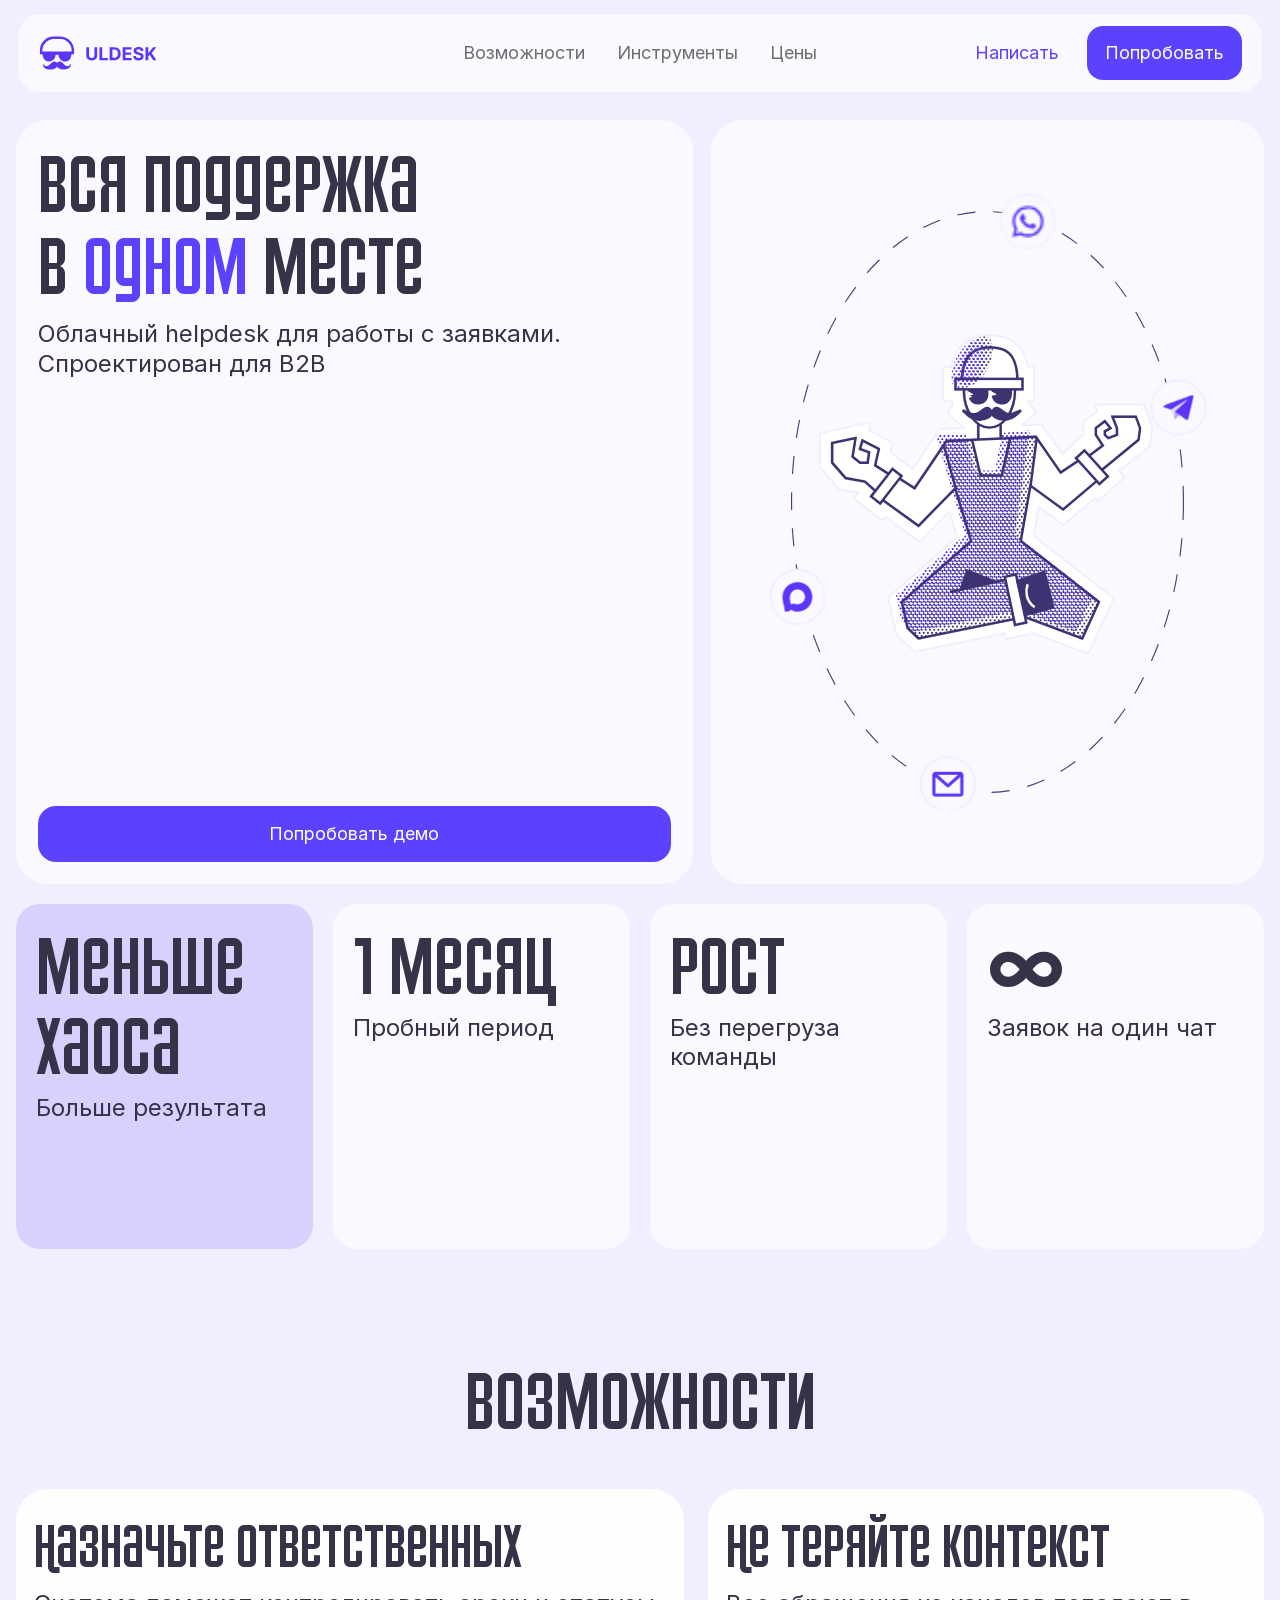
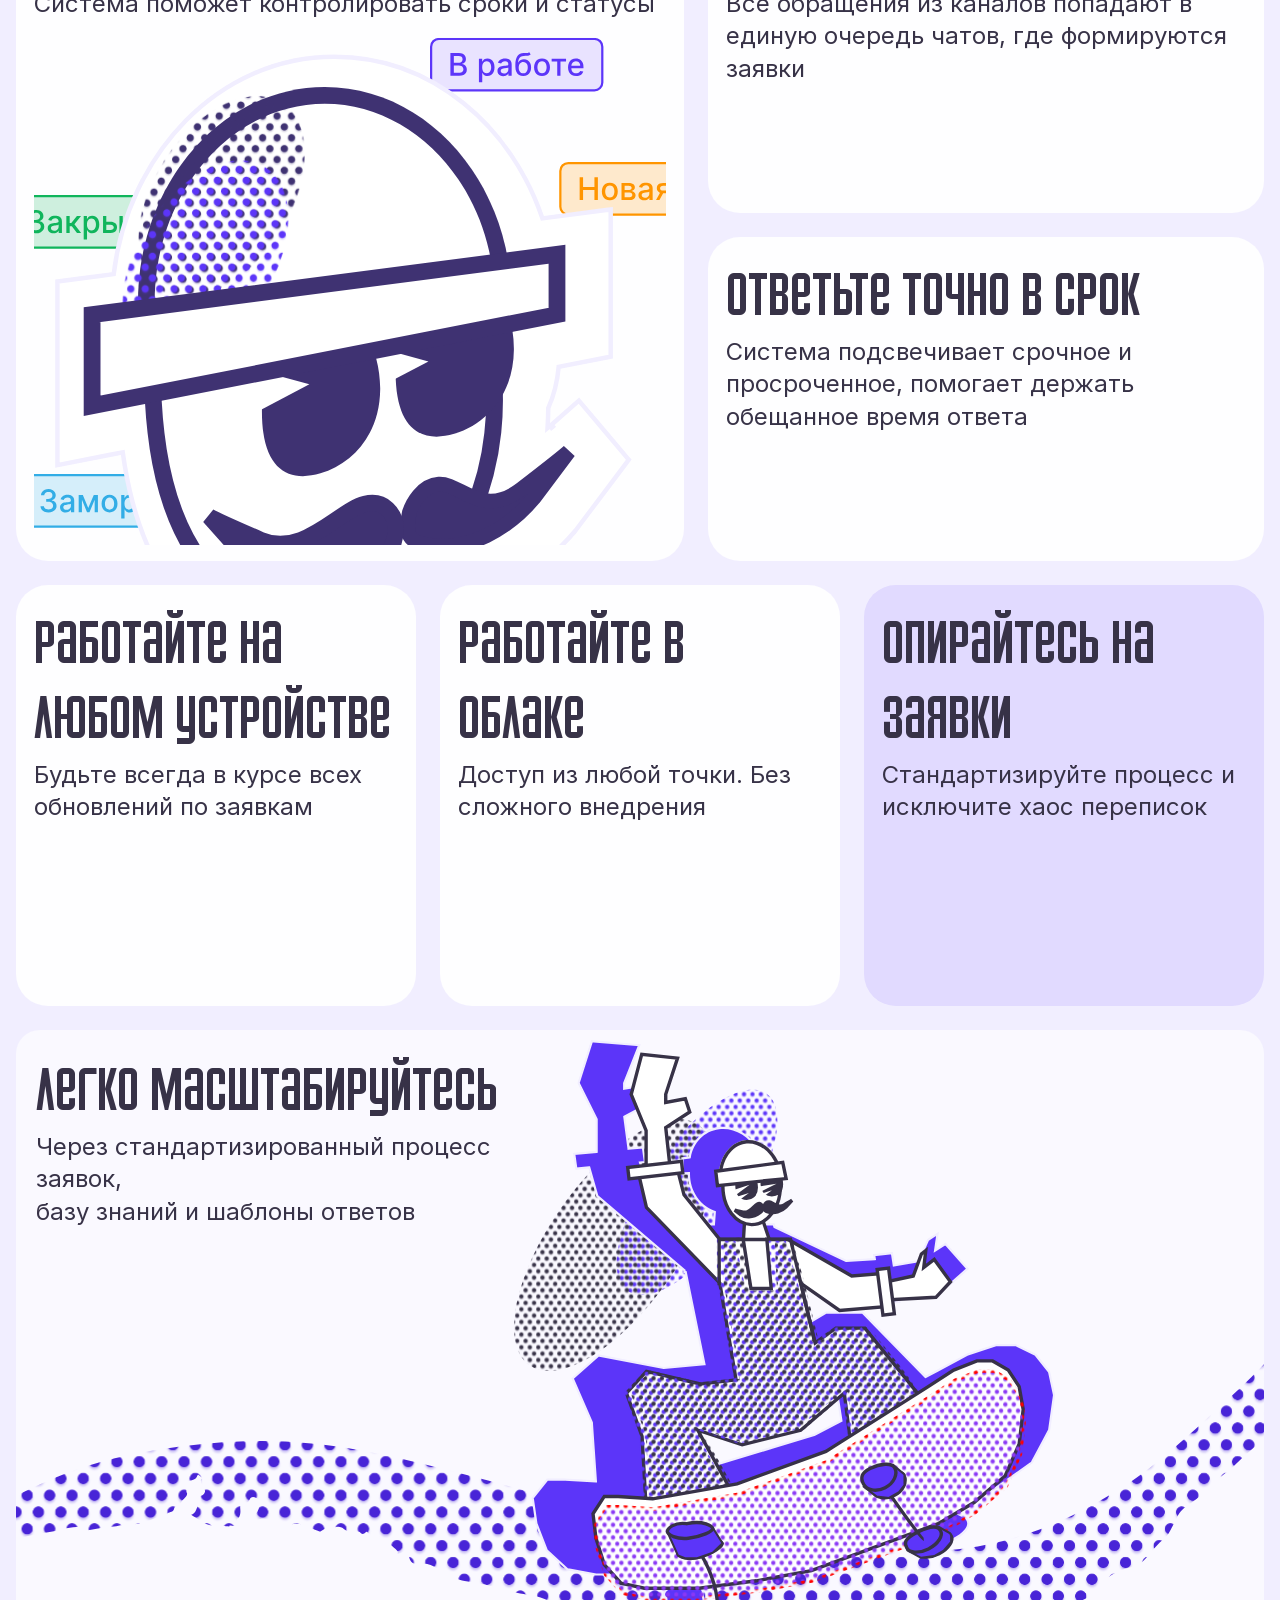
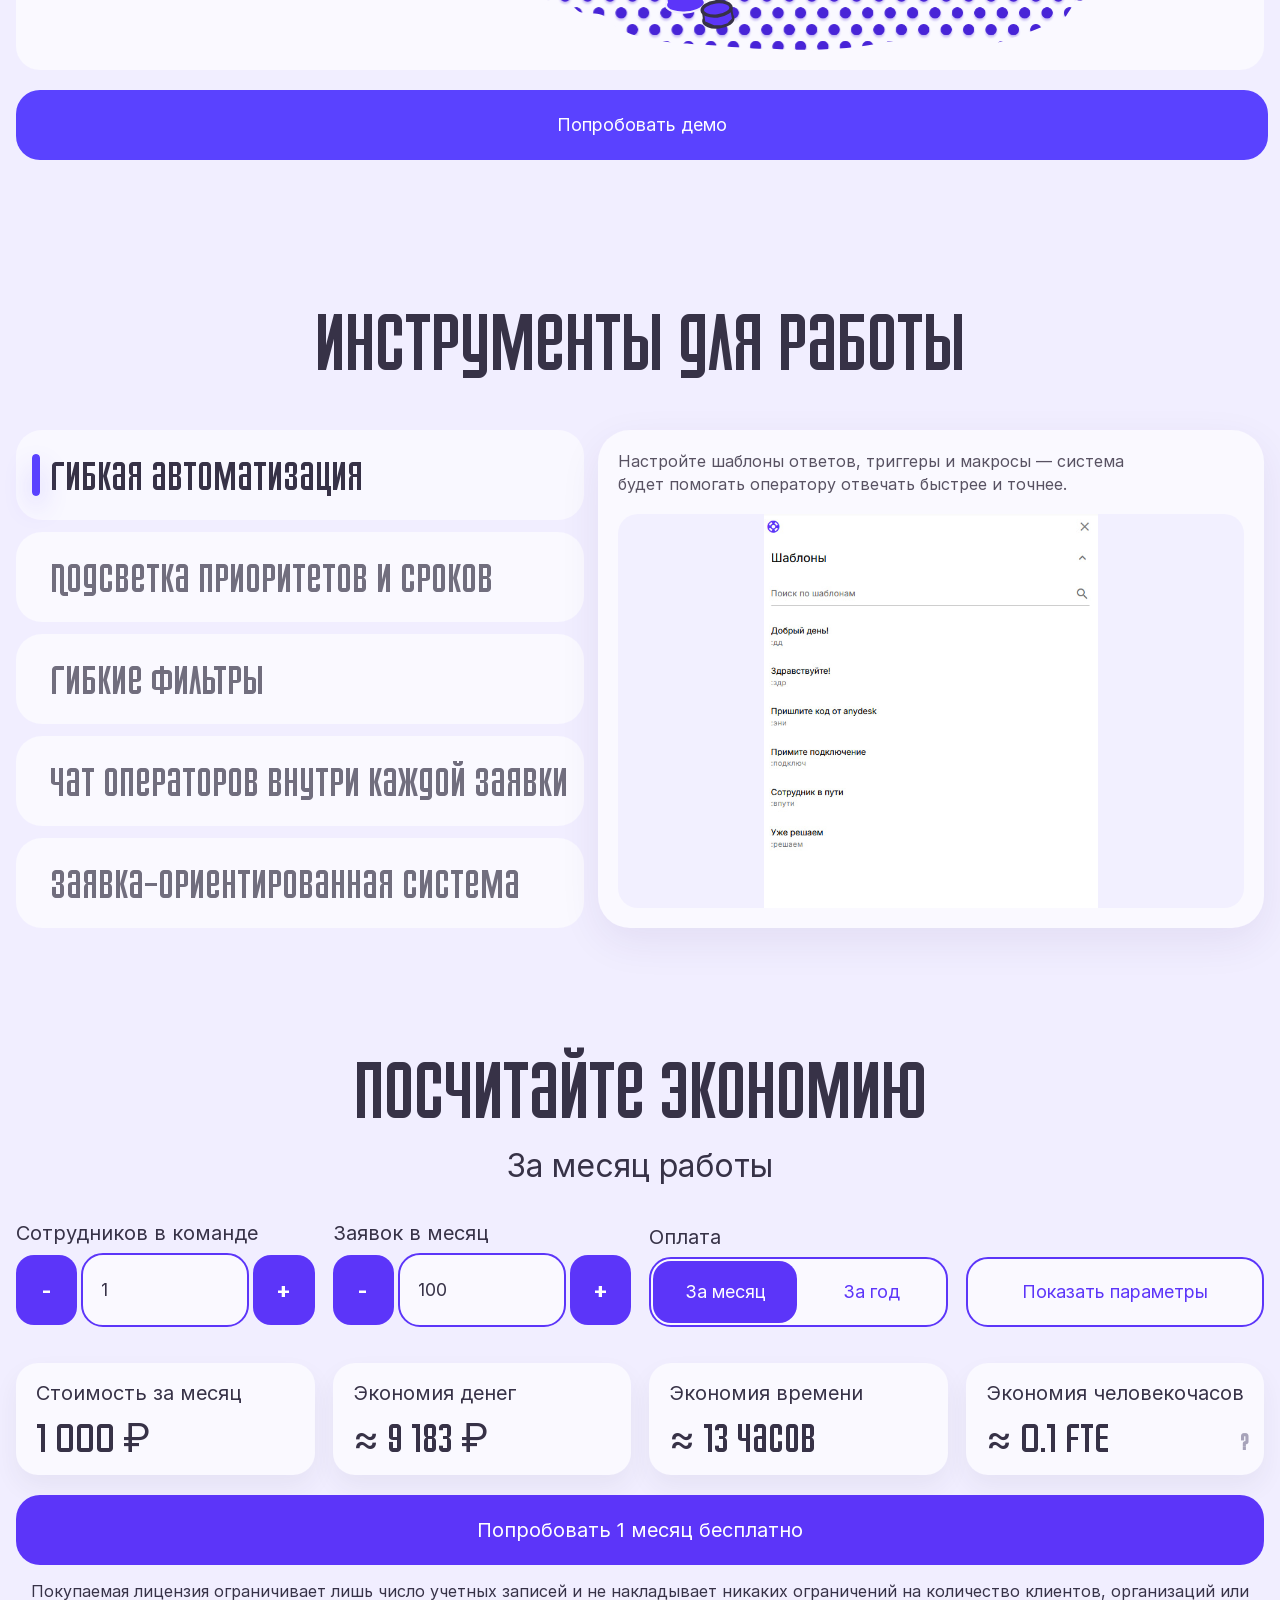
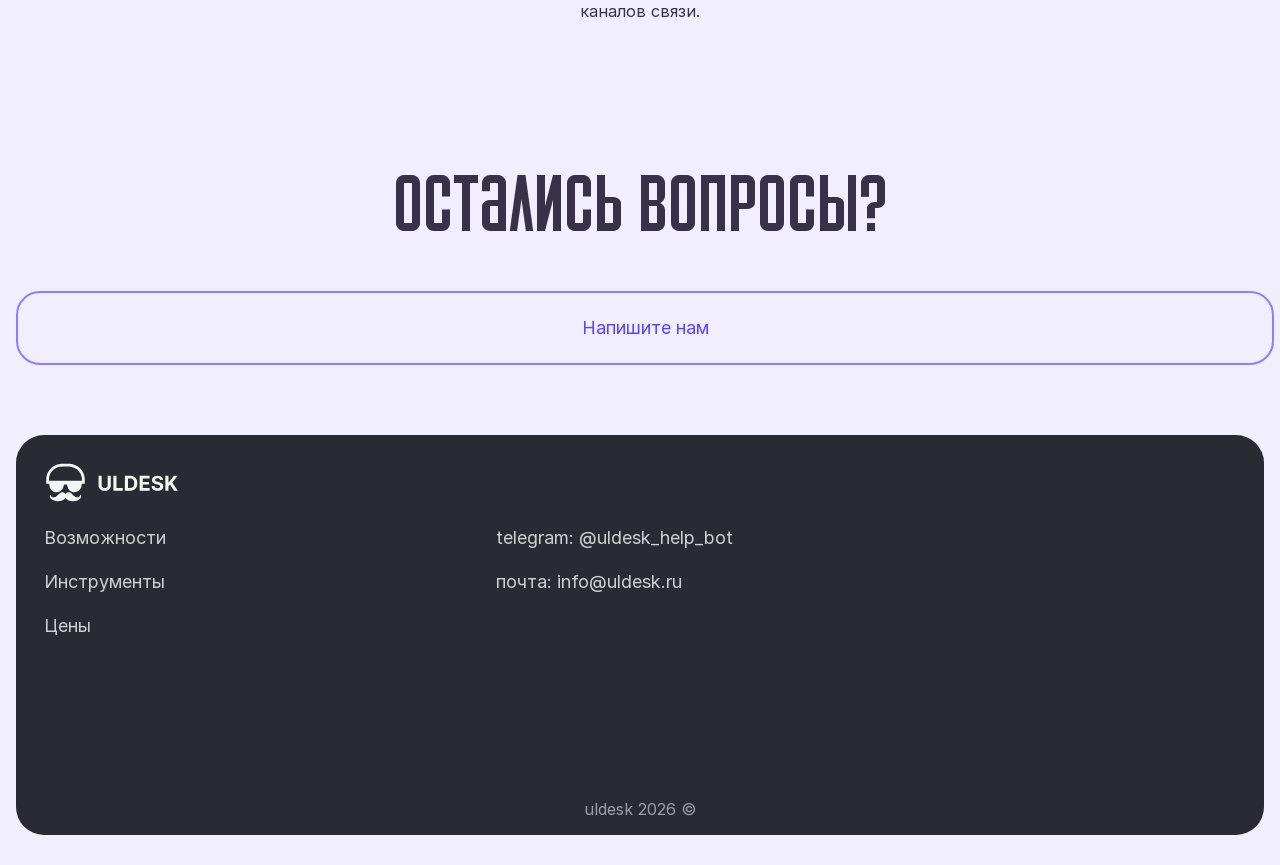
==== commit d850d836: "fixes" ====
--- a/index.html
+++ b/index.html
@@ -34,8 +34,6 @@
 	<noscript>
 		<div><img src="https://mc.yandex.ru/watch/106306632" style="position:absolute; left:-9999px;" alt=""/></div>
 	</noscript>
-	<script src="../../../Downloads/script-new-fixed2.js"></script>
-	<script src="../../../Downloads/script-new(1).js"></script>
 	<!-- /Yandex.Metrika counter -->
 </head>
 
@@ -155,9 +153,9 @@
 	</section>
 
 	<!-- FEATURES -->
-	<section id="features" class="features">
+	<section class="features">
 		<div class="container">
-			<div class="section-title">Возможности</div>
+			<div id="features" class="section-title">Возможности</div>
 
 			<div class="features-grid">
 
@@ -166,11 +164,13 @@
 						<h3 class="feature-title">Назначьте ответственных</h3>
 						<p class="feature-desc">Система поможет контролировать сроки и статусы</p>
 					</div>
-					<object class="feature-img big-head-svg"
-							type="image/svg+xml"
-							data="/img/big_head.svg"
-							aria-label="big head"
-					></object>
+					<div class="feature-img-clip" aria-hidden="true">
+						<object class="feature-img big-head-svg"
+								type="image/svg+xml"
+								data="/img/big_head.svg"
+								aria-label="big head"
+						></object>
+					</div>
 				</div>
 
 				<div class="feature-card wide">
@@ -197,19 +197,21 @@
 
 				<div class="feature-card narrow">
 					<h3 class="feature-title">Работайте в облаке</h3>
-					<p class="feature-desc">Система подсвечивает срочное и просроченное, помогает держать обещанное
-						время ответа</p>
+					<p class="feature-desc">
+						Доступ из любой точки. Без сложного внедрения
+					</p>
 				</div>
 
 				<div class="feature-card narrow">
 					<h3 class="feature-title">Опирайтесь на заявки</h3>
-					<p class="feature-desc">Система подсвечивает срочное и просроченное, помогает держать обещанное
-						время ответа</p>
+					<p class="feature-desc">
+						Стандартизируйте процесс и исключите хаос переписок
+					</p>
 				</div>
 			</div>
 
 			<div class="feature-card features-wide">
-				<div>
+				<div class="feature-text">
 					<h3 class="feature-title">Легко масштабируйтесь</h3>
 					<p class="feature-desc">Через стандартизированный процесс заявок,<br>базу знаний и шаблоны ответов
 					</p>
@@ -231,9 +233,9 @@
 	</section>
 
 	<!-- TOOLS -->
-	<section id="tools" class="tools">
+	<section class="tools">
 		<div class="container">
-			<div class="section-title">Инструменты для работы</div>
+			<div id="tools" class="section-title">Инструменты для работы</div>
 
 			<div class="tools-grid">
 
@@ -257,13 +259,14 @@
 				</div>
 
 				<div class="tools-right" id="toolCard" aria-live="polite">
-					<!--<div class="tool-card-title" id="toolCardTitle">Автоматические ответы на часто задаваемые вопросы</div>-->
-					<div class="tool-card-desc" id="toolCardDesc">
-						Настройте правила, шаблоны и макросы — система будет помогать оператору отвечать быстрее и
-						точнее.
-					</div>
-					<div class="tool-card-media" id="toolCardMedia">
-						<img class="tool-card-img" src="/img/automation.jpg" alt=""/>
+					<div class="tools-right-inner">
+						<div class="tool-card-desc" id="toolCardDesc">
+							Настройте правила, шаблоны и макросы — система будет помогать оператору отвечать быстрее и
+							точнее.
+						</div>
+						<div class="tool-card-media" id="toolCardMedia">
+							<img class="tool-card-img" src="/img/automation.jpg" alt=""/>
+						</div>
 					</div>
 				</div>
 
@@ -272,9 +275,9 @@
 	</section>
 
 	<!-- CALCULATOR -->
-	<section id="pricing" class="calc">
+	<section class="calc">
 		<div class="container">
-			<div class="section-title">посчитайте экономию</div>
+			<div id="pricing" class="section-title">посчитайте экономию</div>
 			<p class="calc-sub">За месяц работы</p>
 
 			<div class="calc-card">
@@ -302,9 +305,12 @@
 					<div class="calc-control">
 						<div class="label">Оплата</div>
 						<div class="pay-seg" role="tablist" aria-label="Оплата">
-							<button type="button" id="payMonth" class="active" data-pay="month"><span>За месяц</span>
+							<button type="button" id="payMonth" class="active" data-pay="month">
+								<span>За месяц</span>
 							</button>
-							<button type="button" id="payYear" data-pay="year"><span>За год</span></button>
+							<button type="button" id="payYear" data-pay="year">
+								<span>За год</span>
+							</button>
 						</div>
 					</div>
 
@@ -390,10 +396,20 @@
 						<p class="name">Экономия времени</p>
 						<p class="val" id="economyTime">≈ 9 ч</p>
 					</div>
-					<div class="result">
+					<div class="result result-fte">
 						<p class="name">Экономия человекочасов</p>
 						<p class="val" id="economyFte">≈ 0.05 FTE</p>
-						<span class="hint" aria-hidden="true">?</span>
+						<button class="hint hint-btn"
+								type="button"
+								aria-label="Что такое FTE"
+								aria-expanded="false"
+						>
+							?
+						</button>
+						<div class="hint-tooltip" role="tooltip">
+							1 FTE = 1 сотрудник, работающий полный рабочий день,
+							обычно 40 часов в неделю или 2080 часов в год
+						</div>
 					</div>
 				</div>
 
--- a/style-new.css
+++ b/style-new.css
@@ -33,12 +33,17 @@
 	--r-22: 22px;
 	--r-28: 28px;
 	--r-32: 32px;
+
+	--scroll-offset: 50px;
+
 }
 
 html,
 body {
 	height: 100%;
 	letter-spacing: 0 !important;
+	scroll-behavior: smooth;
+	scroll-padding-top: var(--scroll-offset);
 }
 
 body {
@@ -104,7 +109,7 @@
 #features,
 #tools,
 #pricing {
-	scroll-margin-top: 80px;
+	scroll-margin-top: var(--scroll-offset);
 }
 
 /* Typography family accents */
@@ -133,11 +138,10 @@
 	transform: translateX(-50%);
 	width: min(var(--container), calc(100% - 32px));
 	z-index: 9999;
-
 	background: var(--bg-light);
 	backdrop-filter: none;
-	padding: 12px 20px;
-
+	--header-pad-x: 20px;
+	padding: 12px var(--header-pad-x);
 	border-radius: 24px;
 	border: 2px solid #F1EEFF;
 	box-sizing: border-box;
@@ -229,11 +233,11 @@
 
 /* Mobile menu (dropdown) */
 .mobile-menu {
+	left: calc(-1 * var(--header-pad-x));
+	width: calc(100% + var(--header-pad-x) + var(--header-pad-x));
 	display: none;
 	position: absolute;
 	top: calc(100% + 12px);
-	left: 0;
-	width: 100%;
 	box-sizing: border-box;
 
 	background: white;
@@ -265,19 +269,19 @@
 	align-items: center;
 	justify-content: center;
 	text-align: center;
-
-	padding: 14px 14px;
+	width: 100%;
+	box-sizing: border-box;
+	height: 54px;
+	padding: 0 14px;
 	border-radius: 16px;
-
 	font-size: 16px;
 	font-weight: 600;
 	color: #373247;
-
 	background: rgba(80, 60, 220, 0.06);
 	border: 1px solid rgba(80, 60, 220, 0.10);
-
 	transition: background .18s ease, transform .18s ease;
 }
+
 
 .mobile-menu a + a {
 	margin-top: 10px;
@@ -289,16 +293,16 @@
 
 .mobile-menu-cta {
 	margin-top: 10px;
+	width: 100%;
+	box-sizing: border-box;
+	height: 54px;
+	padding: 0 14px;
 	display: flex;
 	align-items: center;
 	justify-content: center;
-	height: 44px;
-	padding: 0 14px;
-	border-radius: 18px;
-
+	border-radius: 16px;
 	background: var(--primary);
 	color: #fff;
-
 	font-size: 16px;
 	font-weight: 700;
 	border: none;
@@ -338,18 +342,13 @@
 	position: relative;
 	overflow: hidden;
 	isolation: isolate;
-
 	color: white;
 	border-color: transparent;
 	background: var(--primary);
-
 	font: 400 18px/1 Inter, system-ui;
 	margin: 16px 24px;
-
 	box-shadow: none !important;
 	filter: none !important;
-
-	/* dots width default for primary buttons */
 	--dots-w: 220px;
 }
 
@@ -400,6 +399,7 @@
 
 .card.hero-left {
 	height: clamp(520px, calc(100vh - 175px), 720px);
+	/*width: 55vw;*/
 }
 
 .hero-title {
@@ -445,7 +445,6 @@
 	display: flex;
 	align-items: center;
 	justify-content: center;
-
 	position: relative;
 	overflow: hidden;
 }
@@ -626,15 +625,15 @@
 	font-size: 60px;
 }
 
-.feature-card.wide{
+.feature-card.wide {
 	height: 290px;
 }
 
-.feature-card.narrow{
+.feature-card.narrow {
 	height: 387px;
 }
 
-.feature-card.narrow:nth-child(3){
+.feature-card.narrow:nth-child(3) {
 	background: #E1DAFF;
 }
 
@@ -708,22 +707,24 @@
 	position: relative;
 }
 
+.features-wide > .easy-scale-visual {
+	flex: 1 1 auto;
+	position: relative;
+	min-height: 0;
+}
+
 .easy-scale-bg {
 	position: absolute;
 	height: auto;
 	max-width: none;
 	object-fit: contain;
-	z-index: 3;
-
-	-webkit-mask-repeat: no-repeat;
-	mask-repeat: no-repeat;
-	-webkit-mask-size: 100% 100%;
-	mask-size: 100% 100%;
-
-	left: -139px;
-	bottom: -70px;
-	width: 121%;
-	transform: scale(75%);
+	z-index: 1;
+	left: 50%;
+	bottom: -50px;
+	transform: translateX(-66%) scale(90%);
+	width: 1600px;
+	pointer-events: none;
+	user-select: none;
 }
 
 .easy-scale-fig {
@@ -731,9 +732,14 @@
 	height: auto;
 	max-width: none;
 	object-fit: contain;
+
 	z-index: 2;
-	right: -120px;
-	width: 700px;
+	right: 10px;
+	top: -10px;
+	width: 720px;
+
+	pointer-events: none;
+	user-select: none;
 }
 
 /* ---------- Tools ---------- */
@@ -745,14 +751,70 @@
 	display: grid;
 	grid-template-columns: .9fr 1.1fr;
 	gap: 14px;
-	align-items: start;
+	align-items: stretch;
 }
 
 .tools-left {
+	align-self: stretch;
 	display: grid;
 	gap: 12px;
 	align-content: start;
-	align-self: start;
+}
+
+.tools-right {
+	position: relative;
+	height: 100%;
+	min-height: 0;
+	padding: 0;
+	overflow: hidden;
+	background: var(--bg-light);
+	border-radius: var(--r-32);
+	box-shadow: 0 14px 40px rgba(60, 40, 120, 0.08);
+}
+
+.tools-right-inner {
+	position: absolute;
+	inset: 0;
+	padding: 20px;
+	display: flex;
+	flex-direction: column;
+	align-items: flex-start;
+	justify-content: flex-start;
+	min-height: 0;
+}
+
+.tools-right-inner .tool-card-media {
+	margin-top: 18px;
+	width: 100%;
+	flex: 1 1 0;
+	min-height: 0;
+	height: auto;
+	border-radius: 20px;
+	background: #f2f0ff;
+	display: flex;
+	overflow: hidden;
+	align-items: center;
+	justify-content: center;
+}
+
+.tools-right-inner .tool-card-media img {
+	width: 100%;
+	height: 100%;
+	object-fit: contain;
+	display: block;
+}
+
+.tools-right .tool-card-media {
+	flex: 1 1 auto;
+	min-height: 0;
+	overflow: hidden;
+}
+
+.tools-right .tool-card {
+	height: 100%;
+	display: flex;
+	flex-direction: column;
+	min-height: 0;
 }
 
 .tool-item {
@@ -814,27 +876,12 @@
 }
 
 @keyframes toolDotTimer {
-	from { transform: scaleY(1); }
-	to   { transform: scaleY(0); }
-}
-
-.tools-right {
-	background: white;
-	min-height: 400px;
-	border-radius: var(--r-32);
-	padding: 32px;
-
-	display: flex;
-	flex-direction: column;
-	align-items: flex-start;
-	justify-content: flex-start;
-
-	box-shadow: 0 14px 40px rgba(60, 40, 120, 0.08);
-	overflow: hidden;
-
-	transition: opacity .38s cubic-bezier(.2, .8, .2, 1), transform .38s cubic-bezier(.2, .8, .2, 1);
-	will-change: opacity, transform;
-	transform: translateY(0);
+	from {
+		transform: scaleY(1);
+	}
+	to {
+		transform: scaleY(0);
+	}
 }
 
 .tools-right.is-changing .tool-card-title,
@@ -869,21 +916,21 @@
 .tool-card-media {
 	margin-top: 18px;
 	width: 100%;
-	height: 300px;
+	height: auto;
 	border-radius: 20px;
 	background: #f2f0ff;
-
 	display: flex;
 	align-items: center;
 	justify-content: center;
 	overflow: hidden;
-}
-
-.tool-card-media img {
-	width: auto;
-	height: 100%;
-	max-width: 100%;
-	object-fit: contain;
+	flex: 1 1 auto;
+	min-height: 0;
+}
+
+.tools-right .tool-card-media img {
+	width: 100% !important;
+	height: 100% !important;
+	object-fit: contain !important;
 	display: block;
 }
 
@@ -942,6 +989,15 @@
 	gap: 12px;
 	min-width: 0;
 }
+
+.calc-controls .stepper {
+	gap: 4px;
+}
+
+.calc-controls .stepper .stepper-input {
+	width: calc(100% - 148px);
+}
+
 
 .stepper button {
 	width: 70px;
@@ -953,8 +1009,7 @@
 	display: grid;
 	place-items: center;
 	box-shadow: none;
-
-	--dots-w: 40px;
+	--dots-w: 100%;
 }
 
 .stepper .stepper-input {
@@ -999,7 +1054,7 @@
 .pay-seg button.active {
 	background: var(--bg-primary);
 	color: #fff;
-	--dots-w: 140px;
+	--dots-w: 100%;
 }
 
 /* Params button */
@@ -1030,7 +1085,7 @@
 }
 
 .calc-cta .calc-main-btn {
-	--dots-w: 420px;
+	--dots-w: 220px;
 }
 
 .btn.primary::after,
@@ -1114,6 +1169,52 @@
 	color: #A7A3BA;
 	font: 700 22px/1 Inter, system-ui;
 	user-select: none;
+}
+
+.result .hint-btn {
+	background: transparent;
+	border: 0;
+	padding: 0;
+	cursor: pointer;
+	font-family: 'Airport', Inter, system-ui;
+}
+
+.result .hint-tooltip {
+	position: absolute;
+	z-index: 20;
+	left: 50%;
+	top: -10px;
+	transform: translate(-65%, -110%);
+	width: min(760px, calc(100vw - 48px));
+	padding: 18px 22px;
+	background: #E6E0FF;
+	color: #373247;
+	border-radius: 24px;
+	font: 400 20px/1.2 Inter, system-ui;
+	box-shadow: 0 14px 40px rgba(55, 50, 71, .12);
+	opacity: 0;
+	visibility: hidden;
+	pointer-events: none;
+	transition: opacity .18s ease, transform .18s ease, visibility .18s ease;
+}
+
+.result .hint-tooltip::after {
+	content: "";
+	position: absolute;
+	left: 70%;
+	bottom: -10px;
+	width: 0;
+	height: 0;
+	border-left: 10px solid transparent;
+	border-right: 10px solid transparent;
+	border-top: 10px solid #E6E0FF;
+}
+
+.result.tooltip-open .hint-tooltip {
+	opacity: 1;
+	visibility: visible;
+	pointer-events: auto;
+	transform: translate(-65%, -100%);
 }
 
 .price-policy {
@@ -1213,7 +1314,7 @@
 /*	text-transform: uppercase;*/
 /*}*/
 
-.contact-card .btn{
+.contact-card .btn {
 	width: calc(100% - 50px);
 	height: 70px;
 	margin: 0;
@@ -1230,7 +1331,7 @@
 	transition: background .18s ease, border-color .18s ease;
 }
 
-.contact-card .btn:hover{
+.contact-card .btn:hover {
 	background: rgba(90, 66, 255, .06);
 	border-color: rgba(90, 66, 255, .85);
 }
@@ -1375,7 +1476,9 @@
 
 	header {
 		top: 8px;
-		padding: 10px 14px;
+		width: calc(100% - 20px);
+		--header-pad-x: 14px;
+		padding: 10px var(--header-pad-x);
 		border-radius: 20px;
 	}
 
@@ -1425,6 +1528,20 @@
 
 	.stat {
 		padding: 16px;
+		height: auto;
+		min-height: unset;
+	}
+
+	.feature-card {
+		height: auto !important;
+		min-height: unset !important;
+	}
+
+	.feature-card.hero-left,
+	.feature-card.features-wide,
+	.feature-with-image {
+		height: auto !important;
+		min-height: unset !important;
 	}
 
 	.stat .big {
@@ -1470,9 +1587,15 @@
 
 	.tools-right {
 		min-height: auto !important;
+		padding: 0 !important;
+		border-radius: 24px !important;
+		overflow: hidden !important;
+	}
+
+	.tools-right-inner {
 		padding: 18px !important;
-		border-radius: 24px !important;
-		overflow: visible !important;
+		position: absolute;
+		inset: 0;
 	}
 
 	.tool-card-title {
@@ -1510,10 +1633,10 @@
 	}
 
 	.stepper button {
-		width: 52px;
-		height: 52px;
-		border-radius: 16px;
-		font-size: 20px;
+		width: 70px;
+		height: 70px;
+		border-radius: 18px;
+		font-size: 22px;
 	}
 
 	.stepper .stepper-input {
@@ -1529,7 +1652,6 @@
 		font-size: 16px;
 	}
 
-	/* Footer */
 	footer {
 		padding: 22px 0 16px;
 	}
@@ -1537,6 +1659,74 @@
 	.footer-grid {
 		grid-template-columns: 1fr !important;
 		gap: 14px;
+	}
+
+	.features-wide {
+		flex-direction: column;
+		gap: 14px;
+		padding: 18px;
+		height: auto;
+	}
+
+	.features-wide > .feature-text {
+		flex: 0 0 auto;
+		z-index: 3;
+	}
+
+	.features-wide > .easy-scale-visual {
+		flex: 0 0 240px;
+		min-height: 240px;
+	}
+
+	.easy-scale-bg {
+		left: 50%;
+		bottom: -220px;
+		width: 1200px;
+		transform: translateX(-50%) scale(.62);
+		opacity: .55;
+	}
+
+	.easy-scale-fig {
+		right: -18px;
+		top: 14px;
+		width: 360px;
+	}
+
+	.footer-card {
+		padding: 20px 18px 14px;
+		border-radius: 24px;
+	}
+
+	.footer-grid {
+		grid-template-columns: 1fr;
+		gap: 14px;
+	}
+
+	.footer-bottom {
+		margin-top: 14px;
+	}
+
+	.tools-right{
+		position: relative !important;
+		height: auto !important;
+		min-height: 360px !important; /* чтобы блок точно был видим */
+		padding: 0 !important;
+		border-radius: 24px !important;
+		overflow: hidden !important;
+	}
+
+	.tools-right-inner{
+		position: relative !important;
+		inset: auto !important;
+		padding: 18px !important;
+		display: flex;
+		flex-direction: column;
+		gap: 12px;
+	}
+
+	.tool-card-media{
+		height: 220px !important;
+		flex: 0 0 auto !important;
 	}
 }
 
@@ -1552,6 +1742,7 @@
 		align-items: center;
 		justify-content: center;
 		margin-left: auto;
+		color: var(--primary);
 	}
 
 	header .logo {
@@ -1594,6 +1785,39 @@
 
 	.stepper.stepper-small .stepper-input {
 		width: calc(100% - 150px);
+	}
+
+	.feature-with-image .feature-img-clip {
+		min-height: 240px;
+		padding: 20px;
+		overflow: hidden;
+		border-radius: 24px;
+	}
+
+	.feature-with-image .feature-img-clip .feature-img {
+		width: 520px;
+		max-width: none;
+		height: auto;
+
+		left: 50%;
+		bottom: -40px;
+		transform: translateX(-50%) scale(1);
+
+		position: absolute;
+		margin: 0;
+	}
+
+	.feature-with-image .feature-img-clip .feature-img.big-head-svg {
+		display: block;
+	}
+
+	.easy-scale-bg {
+		bottom: -260px;
+		opacity: .45;
+	}
+
+	.easy-scale-fig {
+		width: 330px;
 	}
 }
 
@@ -1679,7 +1903,7 @@
 	position: relative;
 	overflow: hidden;
 	isolation: isolate;
-	--dots-w: 220px; /* можно 220-320px, если нужно больше точек */
+	--dots-w: 220px;
 }
 
 .hero-cta .btn.primary::after {
@@ -1715,12 +1939,12 @@
 }
 
 /* ---------- Footer (as in макет) ---------- */
-.site-footer{
+.site-footer {
 	background: transparent;
 	padding: 26px 0 30px;
 }
 
-.footer-card{
+.footer-card {
 	background: #2A2A33;
 	border-radius: 28px;
 	padding: 26px 28px 18px;
@@ -1729,22 +1953,22 @@
 	min-height: 356px; /* высота как в макете */
 }
 
-.footer-grid{
+.footer-grid {
 	flex: 1 1 auto; /* занимает всё пространство сверху */
 }
 
-.footer-bottom{
+.footer-bottom {
 	margin-top: auto; /* прижимает копирайт вниз */
 	text-align: center;
 	color: rgba(255, 255, 255, .55);
 	font: 400 16px/1 Inter, system-ui;
 }
 
-.footer-col{
+.footer-col {
 	min-width: 0;
 }
 
-.footer-logo{
+.footer-logo {
 	width: 140px;
 	height: auto;
 	display: block;
@@ -1752,41 +1976,41 @@
 	opacity: .95;
 }
 
-.footer-links{
+.footer-links {
 	display: grid;
 	gap: 10px;
 	font: 400 18px/1.35 Inter, system-ui;
 	color: rgba(255, 255, 255, .78);
 }
 
-.footer-links a{
+.footer-links a {
 	color: rgba(255, 255, 255, .78);
 	transition: color .18s ease, opacity .18s ease;
 	margin-top: 10px;
 }
 
-.footer-links span{
+.footer-links span {
 	margin-top: 10px;
 }
 
-.footer-head{
+.footer-head {
 	width: 100%;
 	display: flex;
 	align-items: center;
 }
 
-.footer-logo{
+.footer-logo {
 	width: 140px;
 	height: auto;
 	display: block;
 	opacity: .95;
 }
 
-.footer-links a:hover{
+.footer-links a:hover {
 	color: #fff;
 }
 
-.footer-bottom{
+.footer-bottom {
 	margin-top: 18px;
 	text-align: center;
 	color: rgba(255, 255, 255, .55);
@@ -1794,25 +2018,48 @@
 }
 
 /* mobile */
-@media (max-width: 980px){
-	.footer-grid{
+@media (max-width: 980px) {
+	.footer-grid {
 		grid-template-columns: 1fr 1fr;
 		gap: 18px;
 	}
 }
 
-@media (max-width: 620px){
-	.footer-card{
-		padding: 20px 18px 14px;
-		border-radius: 24px;
-	}
-
-	.footer-grid{
-		grid-template-columns: 1fr;
-		gap: 14px;
-	}
-
-	.footer-bottom{
-		margin-top: 14px;
-	}
-}+.feature-with-image {
+	display: flex;
+	flex-direction: column;
+}
+
+.feature-with-image .feature-img-clip {
+	margin-top: auto;
+	flex: 1 1 auto;
+	min-height: 420px;
+	position: relative;
+	overflow: hidden;
+}
+
+.feature-with-image .feature-img-clip .feature-img {
+	position: absolute;
+	left: 50%;
+	transform: translateX(-50%) scale(95%);
+	width: 720px;
+	max-width: none;
+	height: auto;
+	margin: 0;
+	display: block;
+	pointer-events: none;
+	user-select: none;
+}
+
+@media (max-width: 980px) {
+	.feature-with-image .feature-img-clip {
+		min-height: 260px;
+		padding: 16px;
+	}
+
+	.feature-with-image .feature-img-clip .feature-img {
+		width: 360px;
+		bottom: -50px;
+	}
+}
+
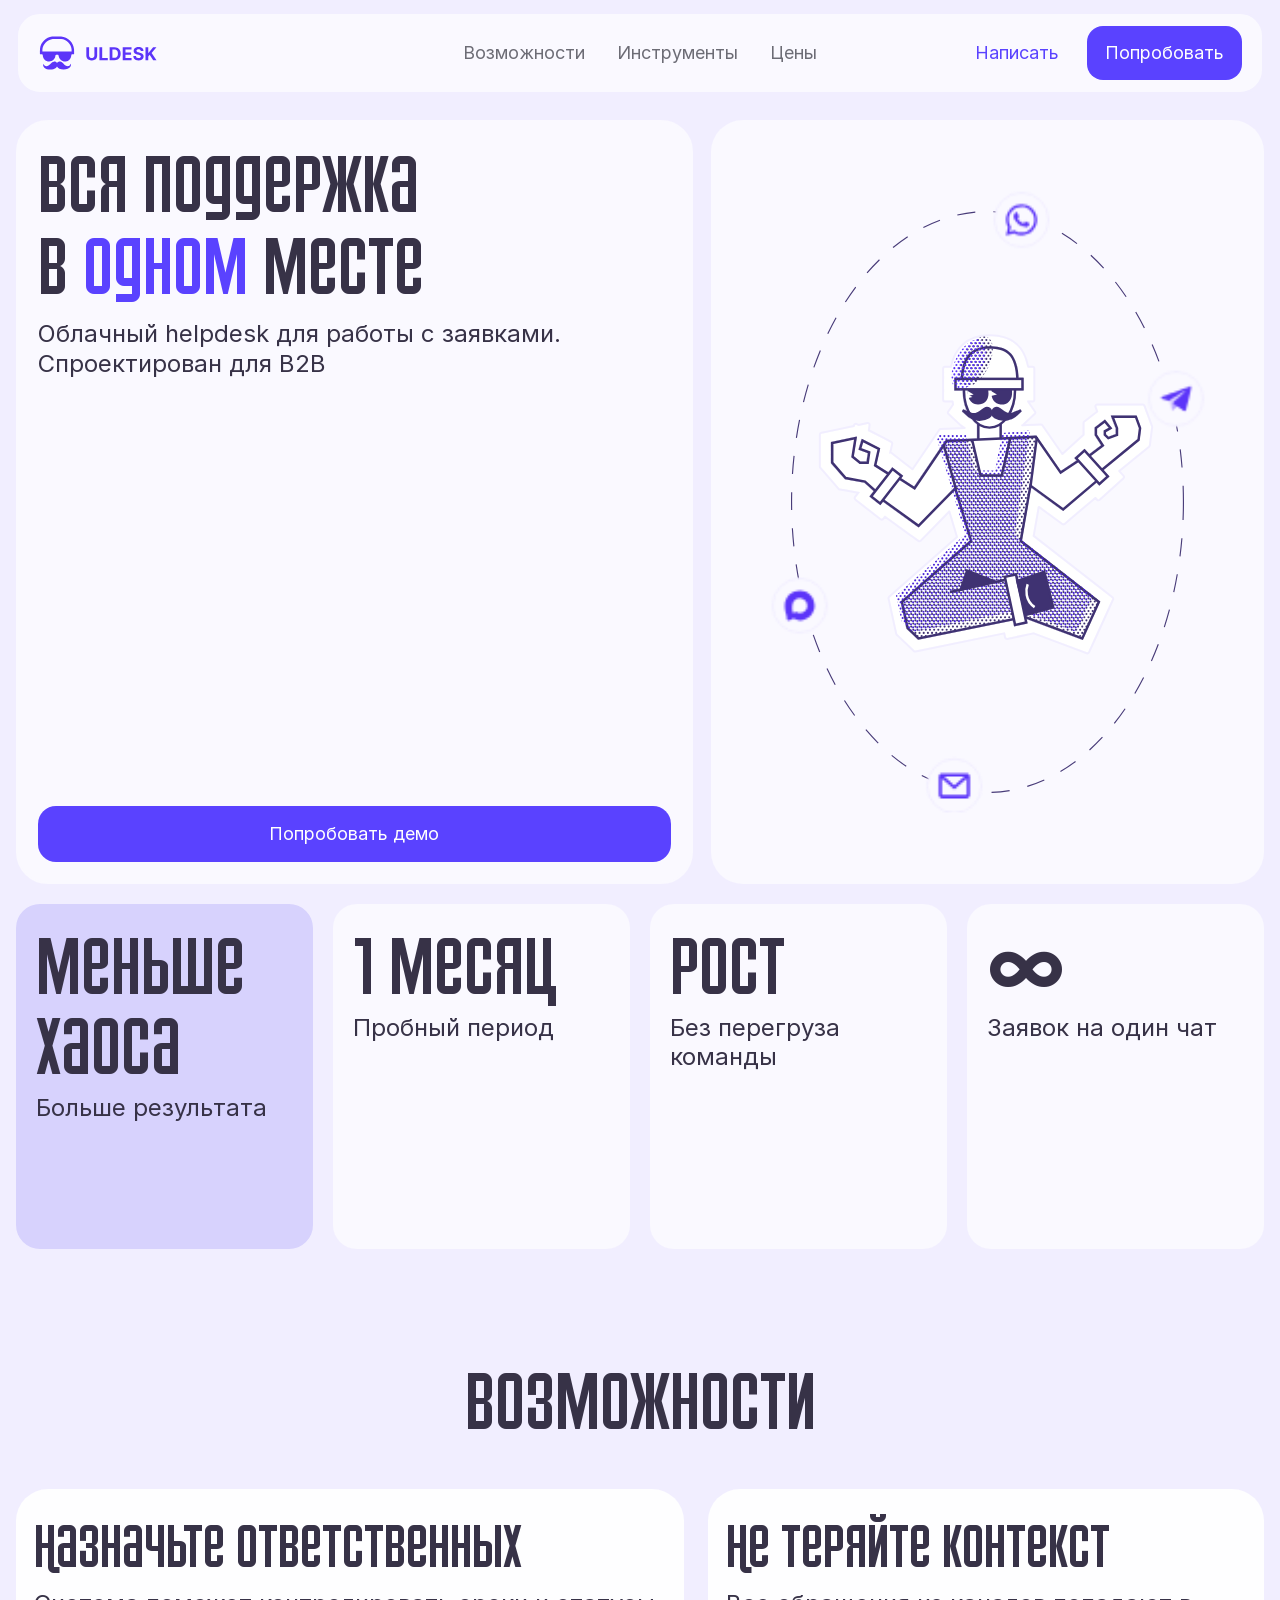
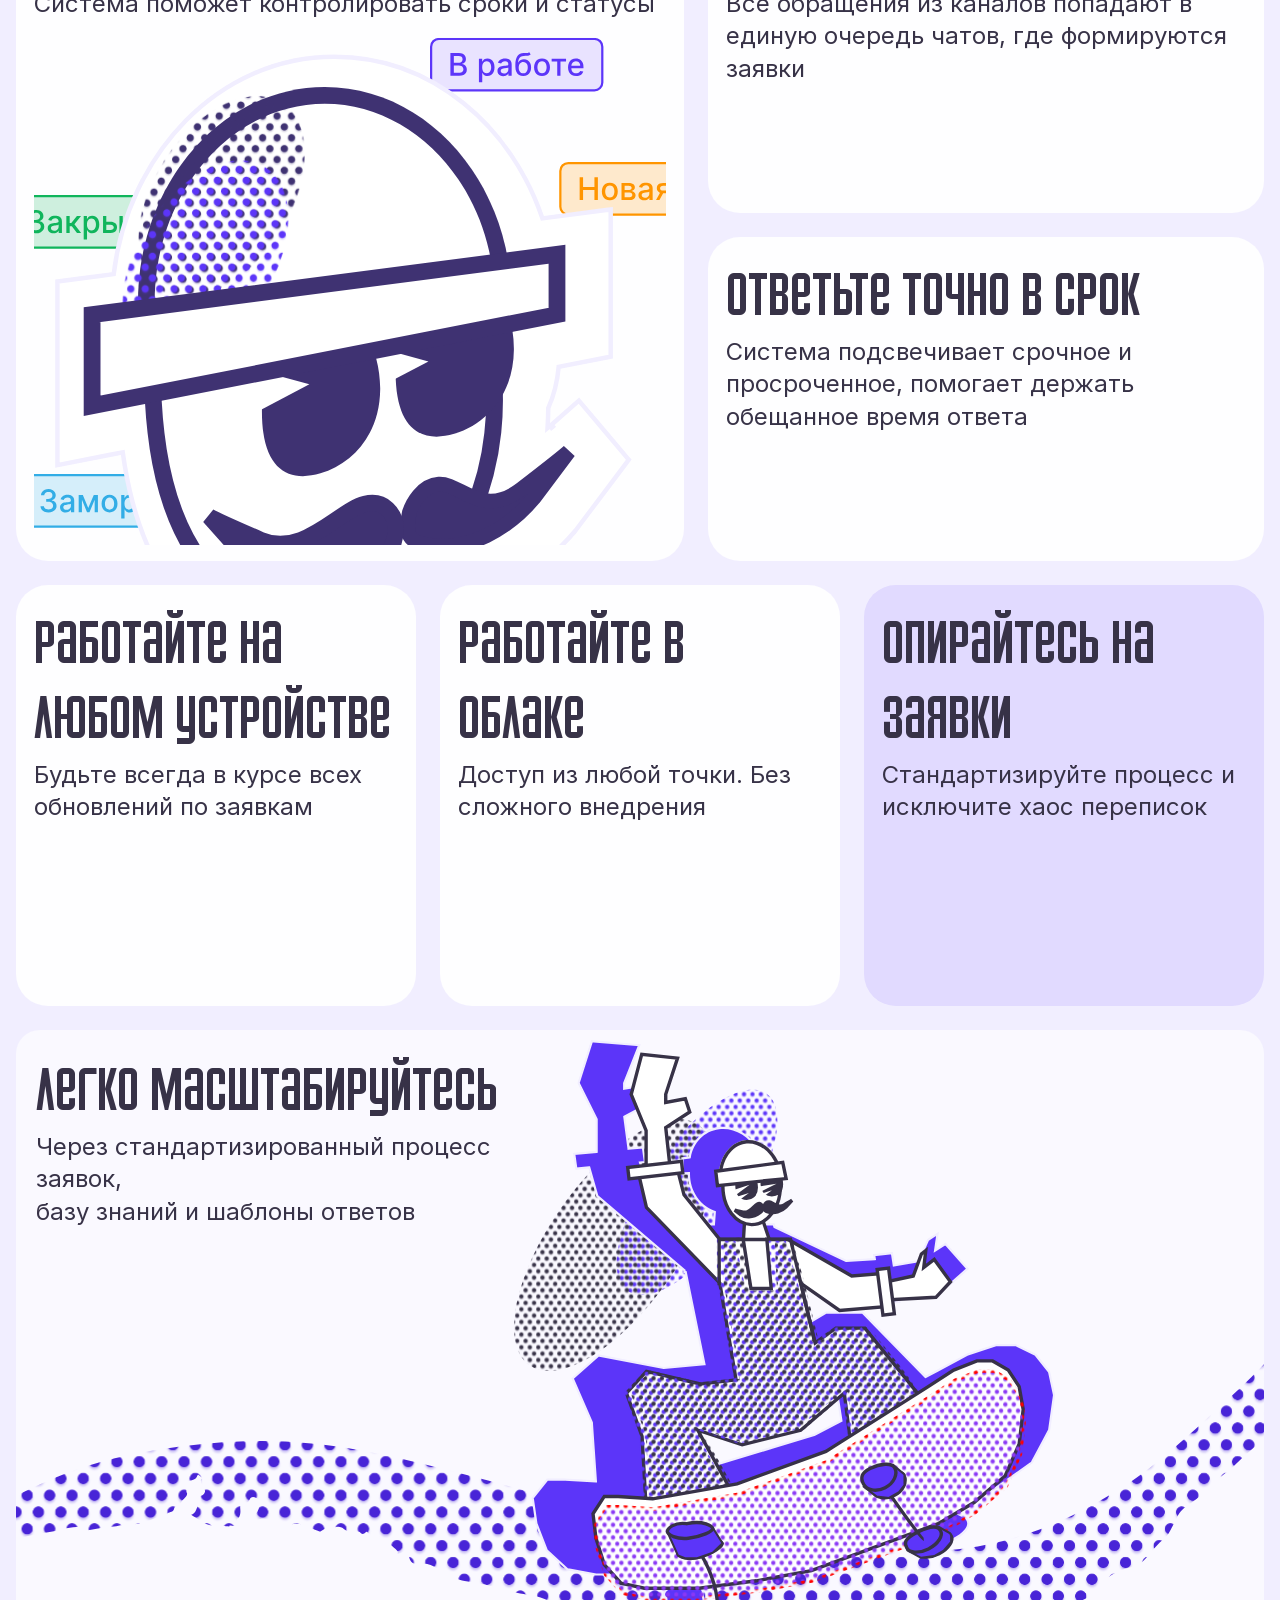
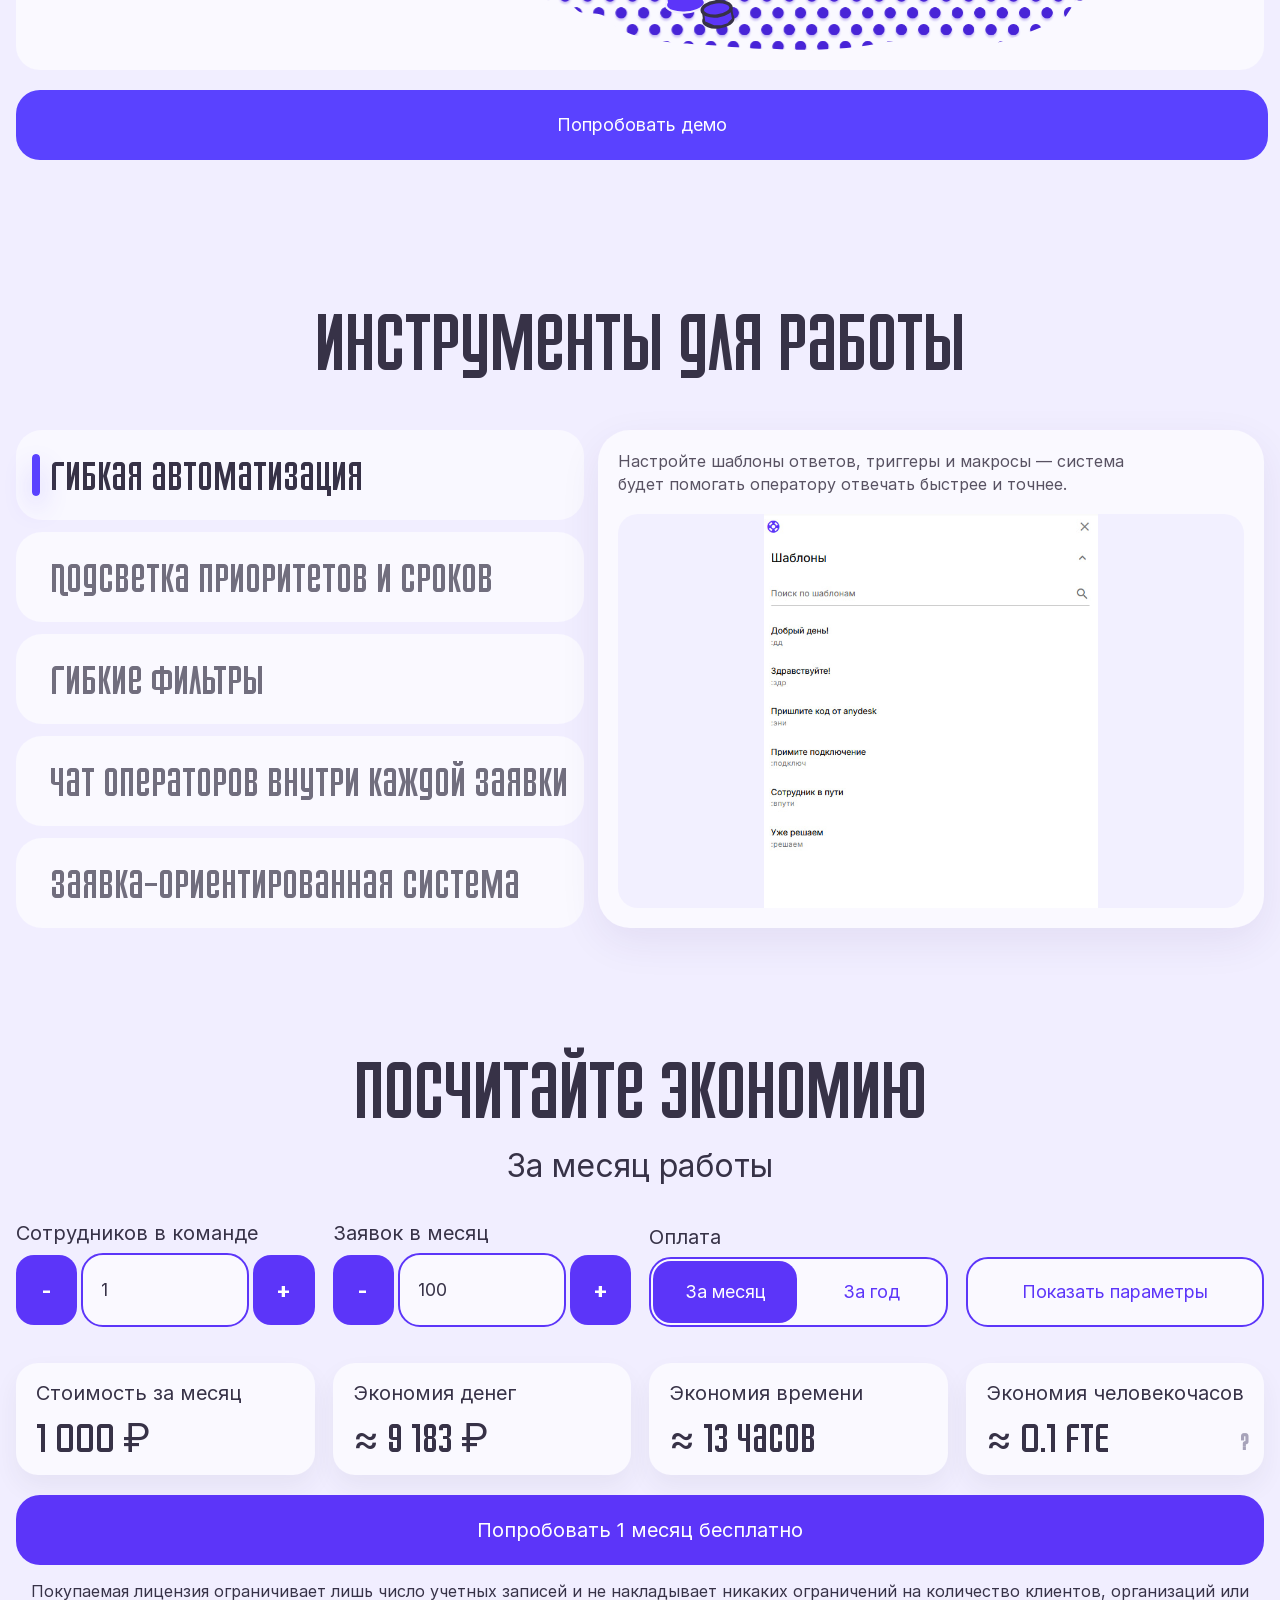
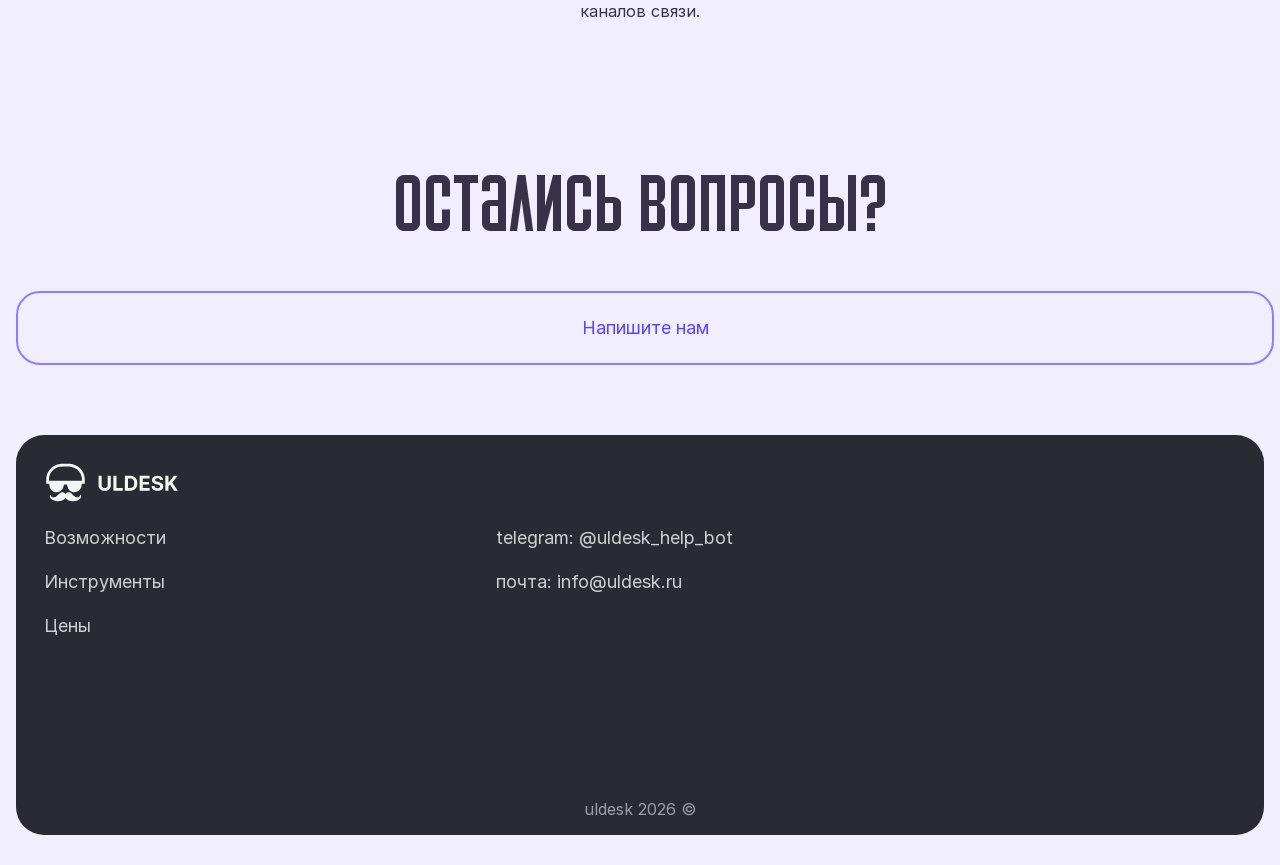
==== commit 8f7393ba: "fixes" ====
--- a/index.html
+++ b/index.html
@@ -407,7 +407,7 @@
 							?
 						</button>
 						<div class="hint-tooltip" role="tooltip">
-							1 FTE = 1 сотрудник, работающий полный рабочий день,
+							1 FTE = 1 сотрудник, работающий полный рабочий день,<br>
 							обычно 40 часов в неделю или 2080 часов в год
 						</div>
 					</div>
--- a/style-new.css
+++ b/style-new.css
@@ -1084,10 +1084,6 @@
 	isolation: isolate;
 }
 
-.calc-cta .calc-main-btn {
-	--dots-w: 220px;
-}
-
 .btn.primary::after,
 .calc-cta .calc-main-btn::after,
 .stepper button::after,
@@ -1181,11 +1177,11 @@
 
 .result .hint-tooltip {
 	position: absolute;
+	width: 100%;
 	z-index: 20;
 	left: 50%;
 	top: -10px;
 	transform: translate(-65%, -110%);
-	width: min(760px, calc(100vw - 48px));
 	padding: 18px 22px;
 	background: #E6E0FF;
 	color: #373247;
@@ -1214,7 +1210,7 @@
 	opacity: 1;
 	visibility: visible;
 	pointer-events: auto;
-	transform: translate(-65%, -100%);
+	/*transform: translate(-65%, -100%);*/
 }
 
 .price-policy {
@@ -1237,7 +1233,13 @@
 	display: flex;
 	align-items: center;
 	justify-content: center;
-}
+	--dots-w: 220px;
+}
+
+.calc-cta .calc-main-btn:hover {
+	background: #5E46D6 !important; /* как у .btn.primary:hover */
+}
+
 
 /* Params accordion */
 .calc-params {
@@ -1706,7 +1708,7 @@
 		margin-top: 14px;
 	}
 
-	.tools-right{
+	.tools-right {
 		position: relative !important;
 		height: auto !important;
 		min-height: 360px !important; /* чтобы блок точно был видим */
@@ -1715,7 +1717,7 @@
 		overflow: hidden !important;
 	}
 
-	.tools-right-inner{
+	.tools-right-inner {
 		position: relative !important;
 		inset: auto !important;
 		padding: 18px !important;
@@ -1724,9 +1726,27 @@
 		gap: 12px;
 	}
 
-	.tool-card-media{
+	.tool-card-media {
 		height: 220px !important;
 		flex: 0 0 auto !important;
+	}
+
+	.result-fte {
+		position: relative;
+	}
+
+	.result-fte .hint-tooltip {
+		left: auto;
+		right: 0;
+		top: 60px;
+		transform: translateY(-110%);
+		width: calc(100vw - 40px);
+		max-width: 420px;
+	}
+
+	.result-fte .hint-tooltip::after {
+		/*left: auto;*/
+		/*right: 22px;*/
 	}
 }
 
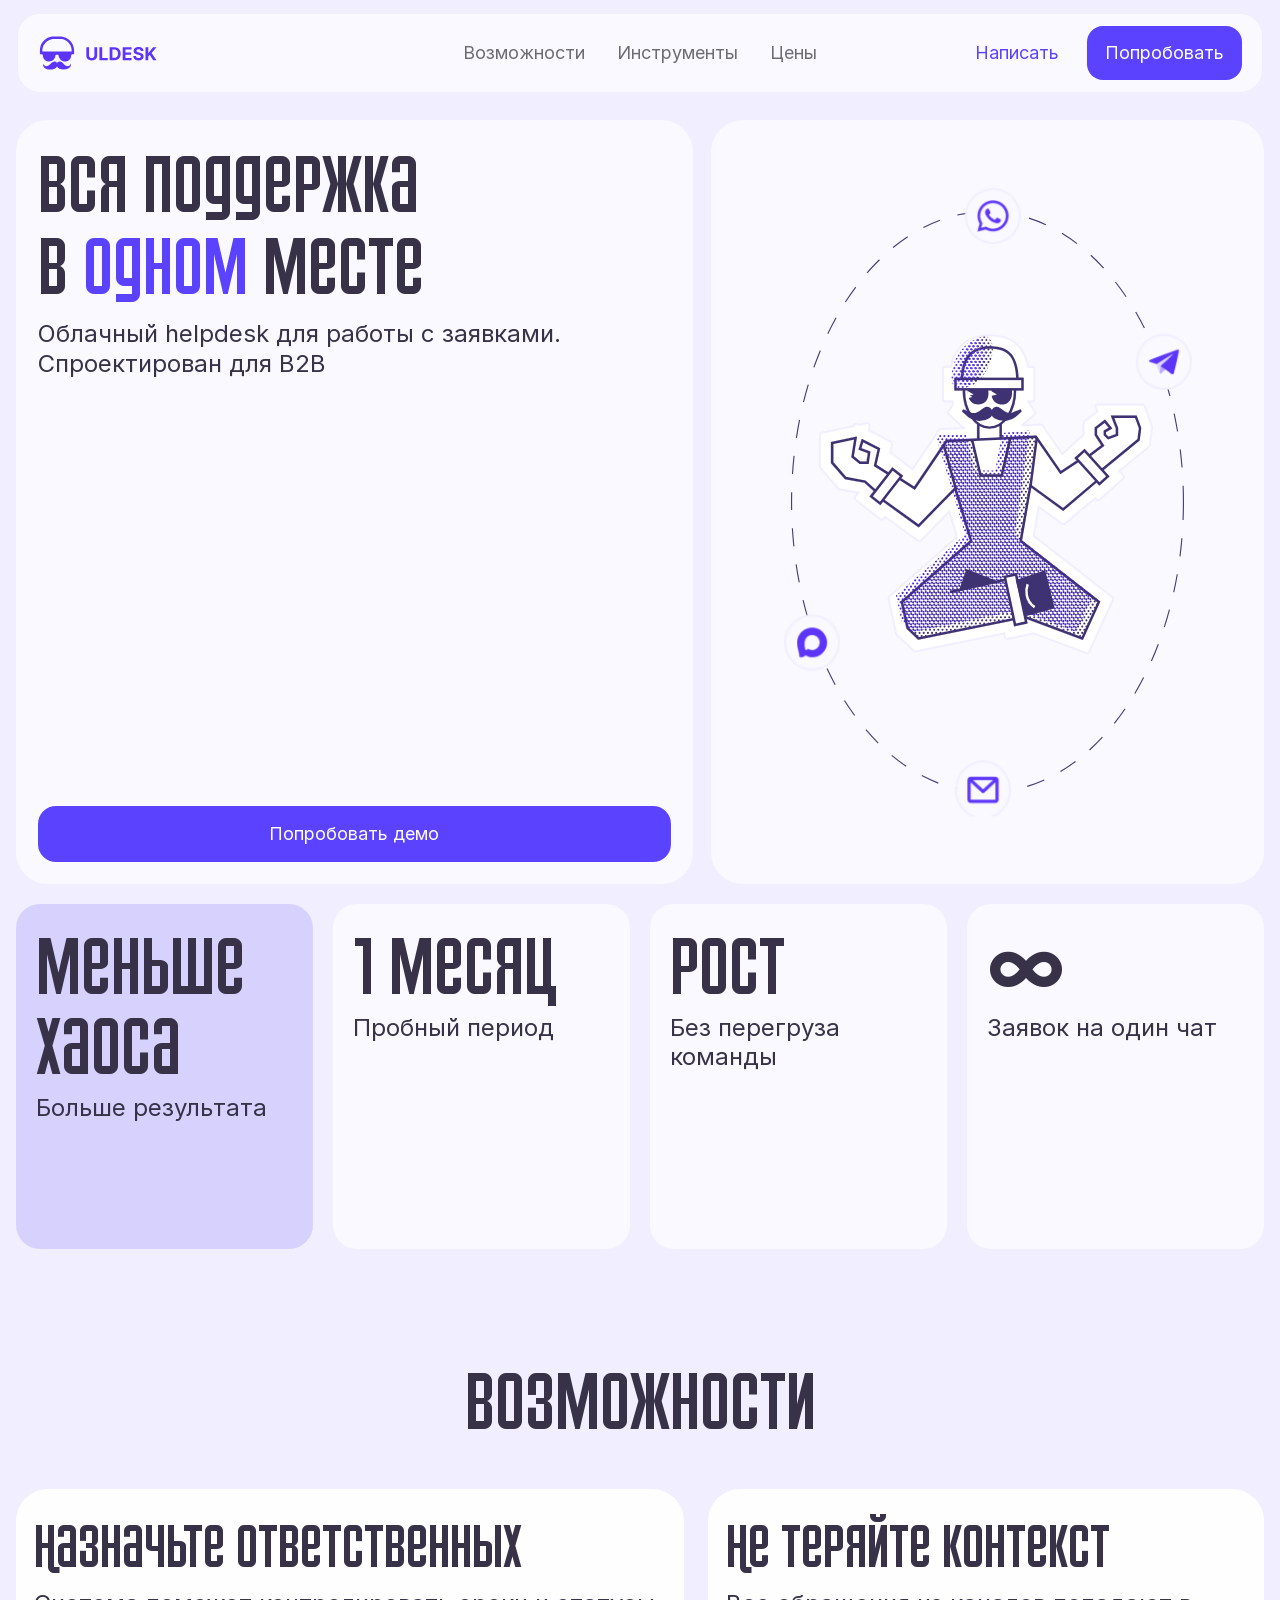
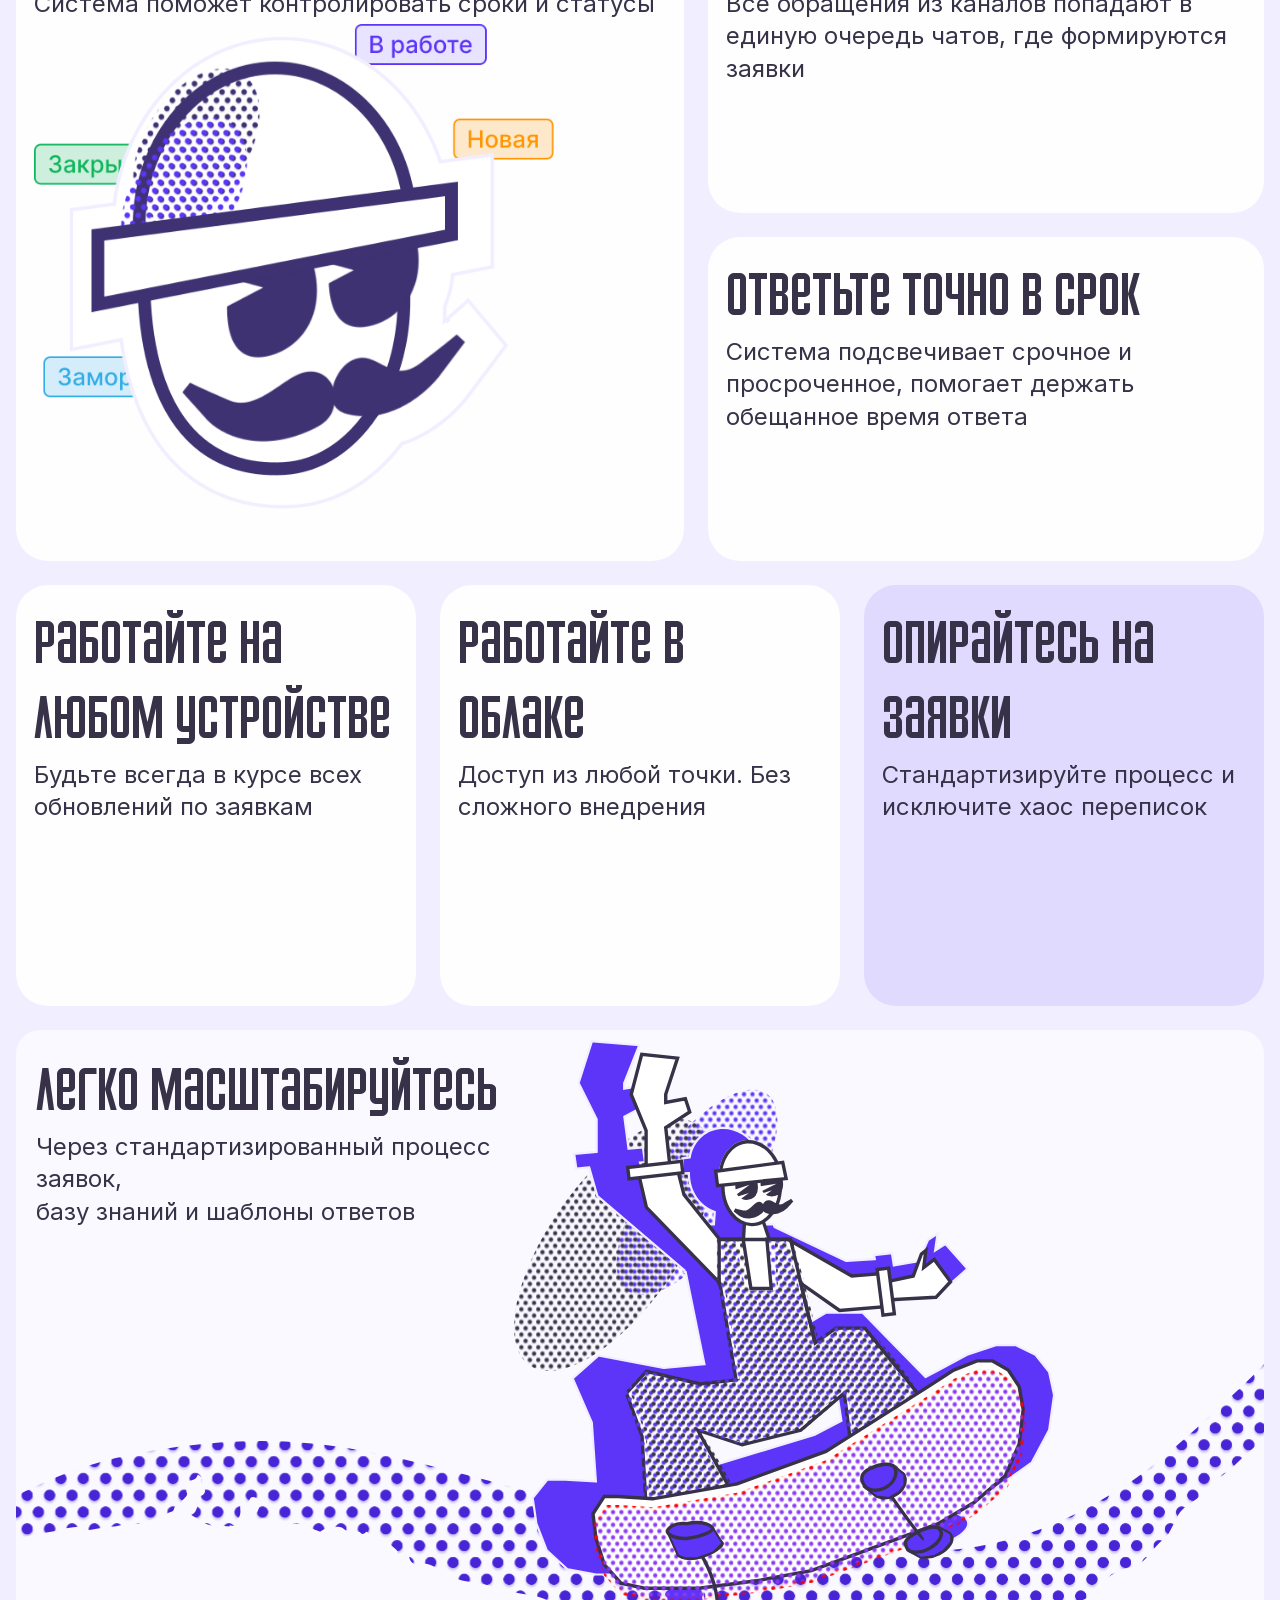
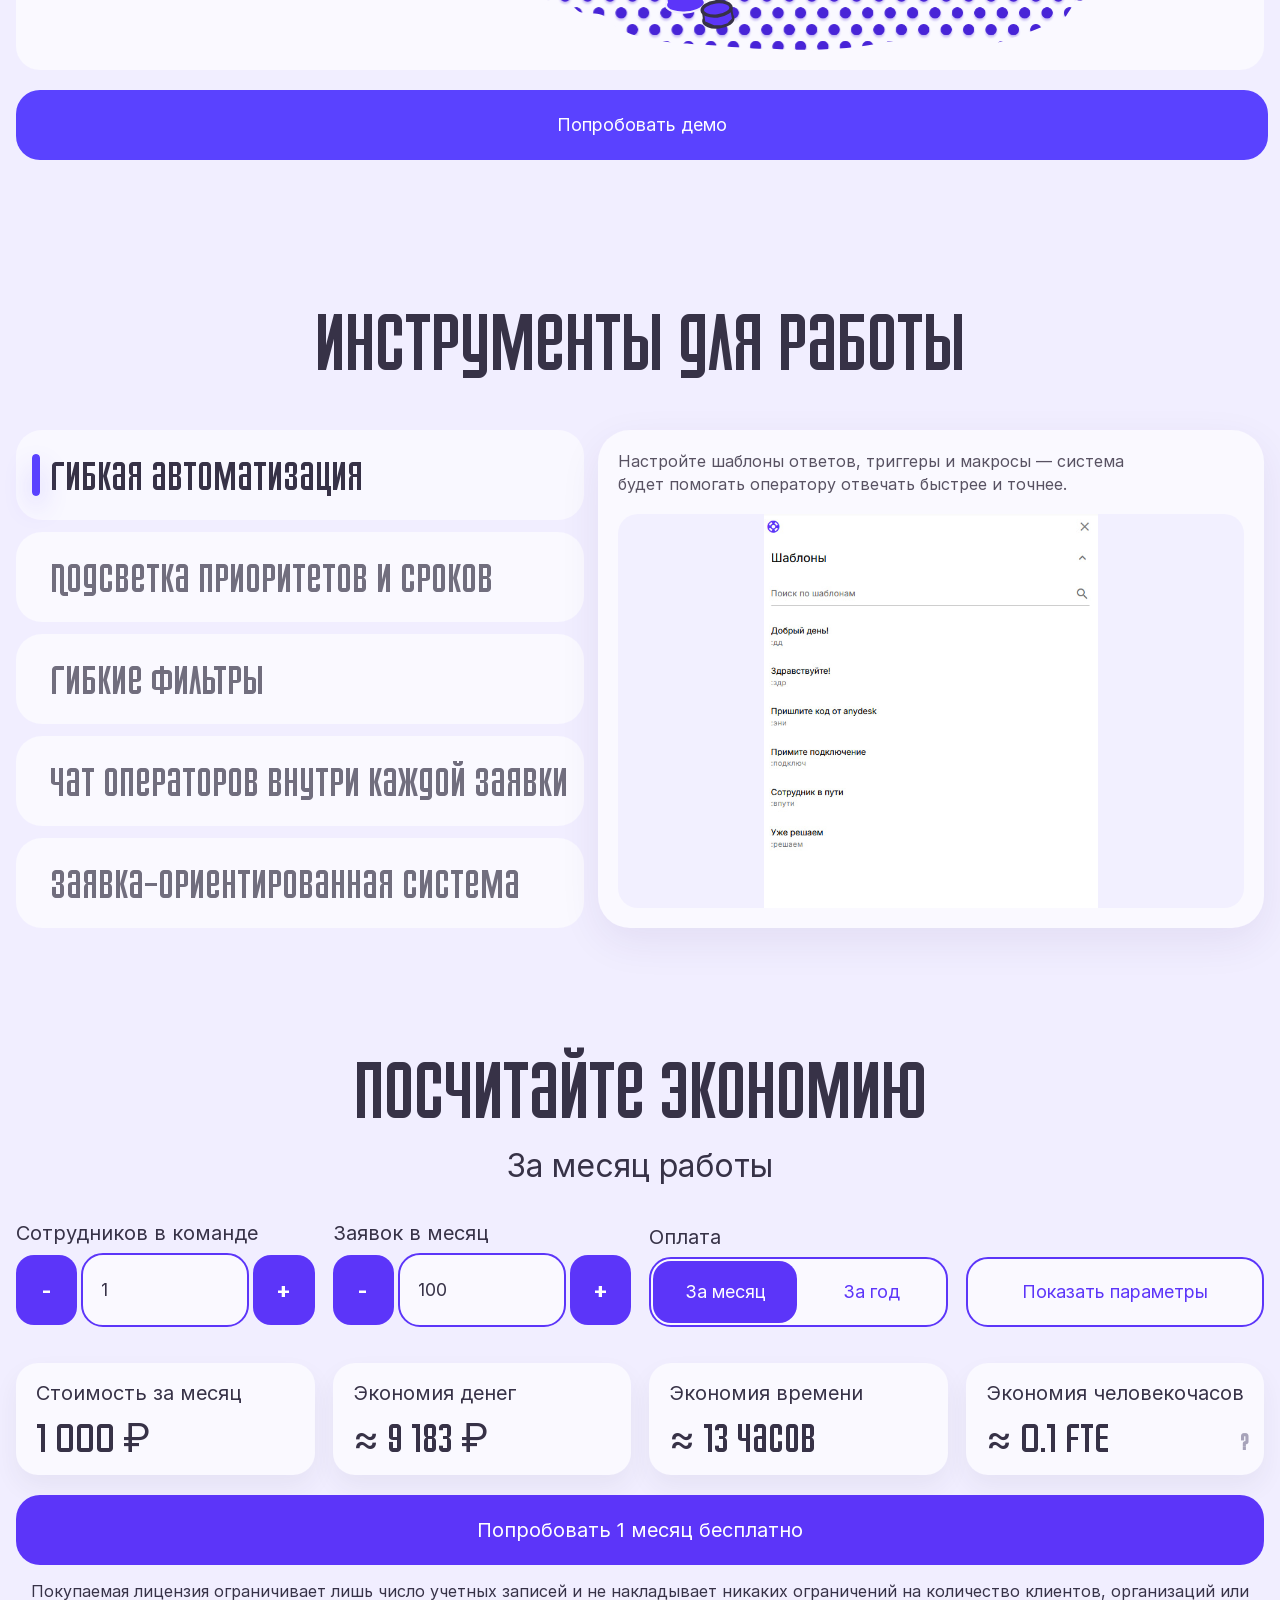
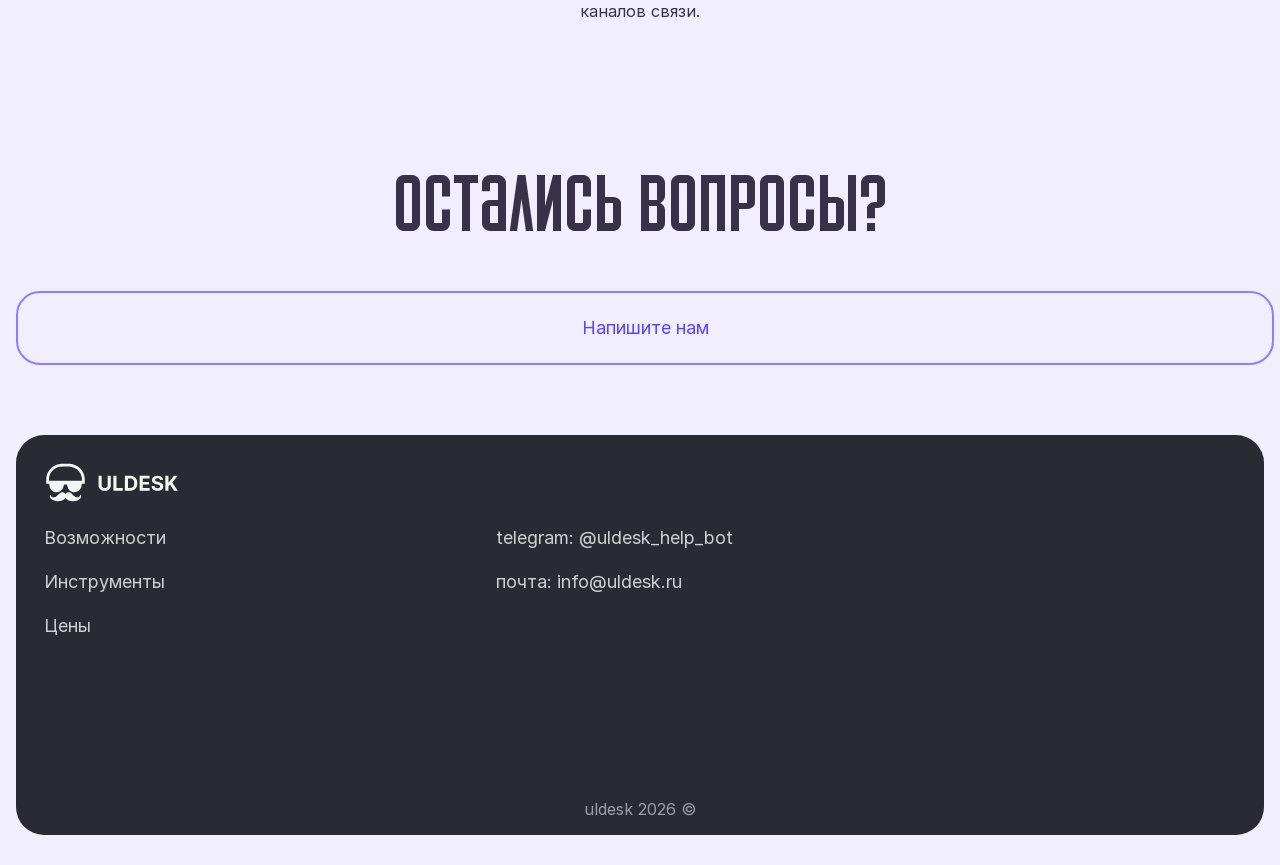
==== commit 9bb42631: "fixes of new version" ====
--- a/index.html
+++ b/index.html
@@ -111,19 +111,19 @@
 
 						<div class="welcome-orbit">
 							<div class="welcome-channel ch-wa">
-								<img src="/img/logo_wa.svg" alt=""/>
+								<img src="/img/logo_wa.png" alt=""/>
 							</div>
 
 							<div class="welcome-channel ch-tg">
-								<img src="/img/logo_tg.svg" alt=""/>
+								<img src="/img/logo_tg.png" alt=""/>
 							</div>
 
 							<div class="welcome-channel ch-email">
-								<img src="/img/logo_email.svg" alt=""/>
+								<img src="/img/logo_email.png" alt=""/>
 							</div>
 
 							<div class="welcome-channel ch-max">
-								<img src="/img/logo_max.svg" alt=""/>
+								<img src="/img/logo_max.png" alt=""/>
 							</div>
 						</div>
 					</div>
@@ -164,12 +164,11 @@
 						<h3 class="feature-title">Назначьте ответственных</h3>
 						<p class="feature-desc">Система поможет контролировать сроки и статусы</p>
 					</div>
-					<div class="feature-img-clip" aria-hidden="true">
-						<object class="feature-img big-head-svg"
-								type="image/svg+xml"
-								data="/img/big_head.svg"
-								aria-label="big head"
-						></object>
+					<div class="bighead">
+						<img class="bighead-base" src="/img/big_head_base.png" alt="">
+						<img class="bighead-eyes" src="/img/big_head_eyes.png" alt="">
+						<img class="bighead-hat" src="/img/big_head_hat.png" alt="">
+						<img class="bighead-stache" src="/img/big_head_mustache.png" alt="">
 					</div>
 				</div>
 
--- a/style-new.css
+++ b/style-new.css
@@ -1396,6 +1396,46 @@
 	background: rgba(90, 66, 255, 0.06);
 }
 
+.bighead {
+	position: relative;
+	width: 520px;
+	max-width: 100%;
+	aspect-ratio: 1 / 1;
+}
+
+.bighead img {
+	position: absolute;
+	inset: 0;
+	width: 100%;
+	height: 100%;
+	object-fit: contain;
+	display: block;
+	pointer-events: none;
+	user-select: none;
+}
+
+.bighead-eyes,
+.bighead-stache {
+	will-change: transform;
+	transform: translate(0, 0);
+}
+
+.bighead-base {
+	z-index: 1;
+}
+
+.bighead-eyes {
+	z-index: 2;
+}
+
+.bighead-hat {
+	z-index: 3;
+}
+
+.bighead-stache {
+	z-index: 4;
+}
+
 /* ---------- Responsive ---------- */
 /* <= 980px */
 @media (max-width: 980px) {
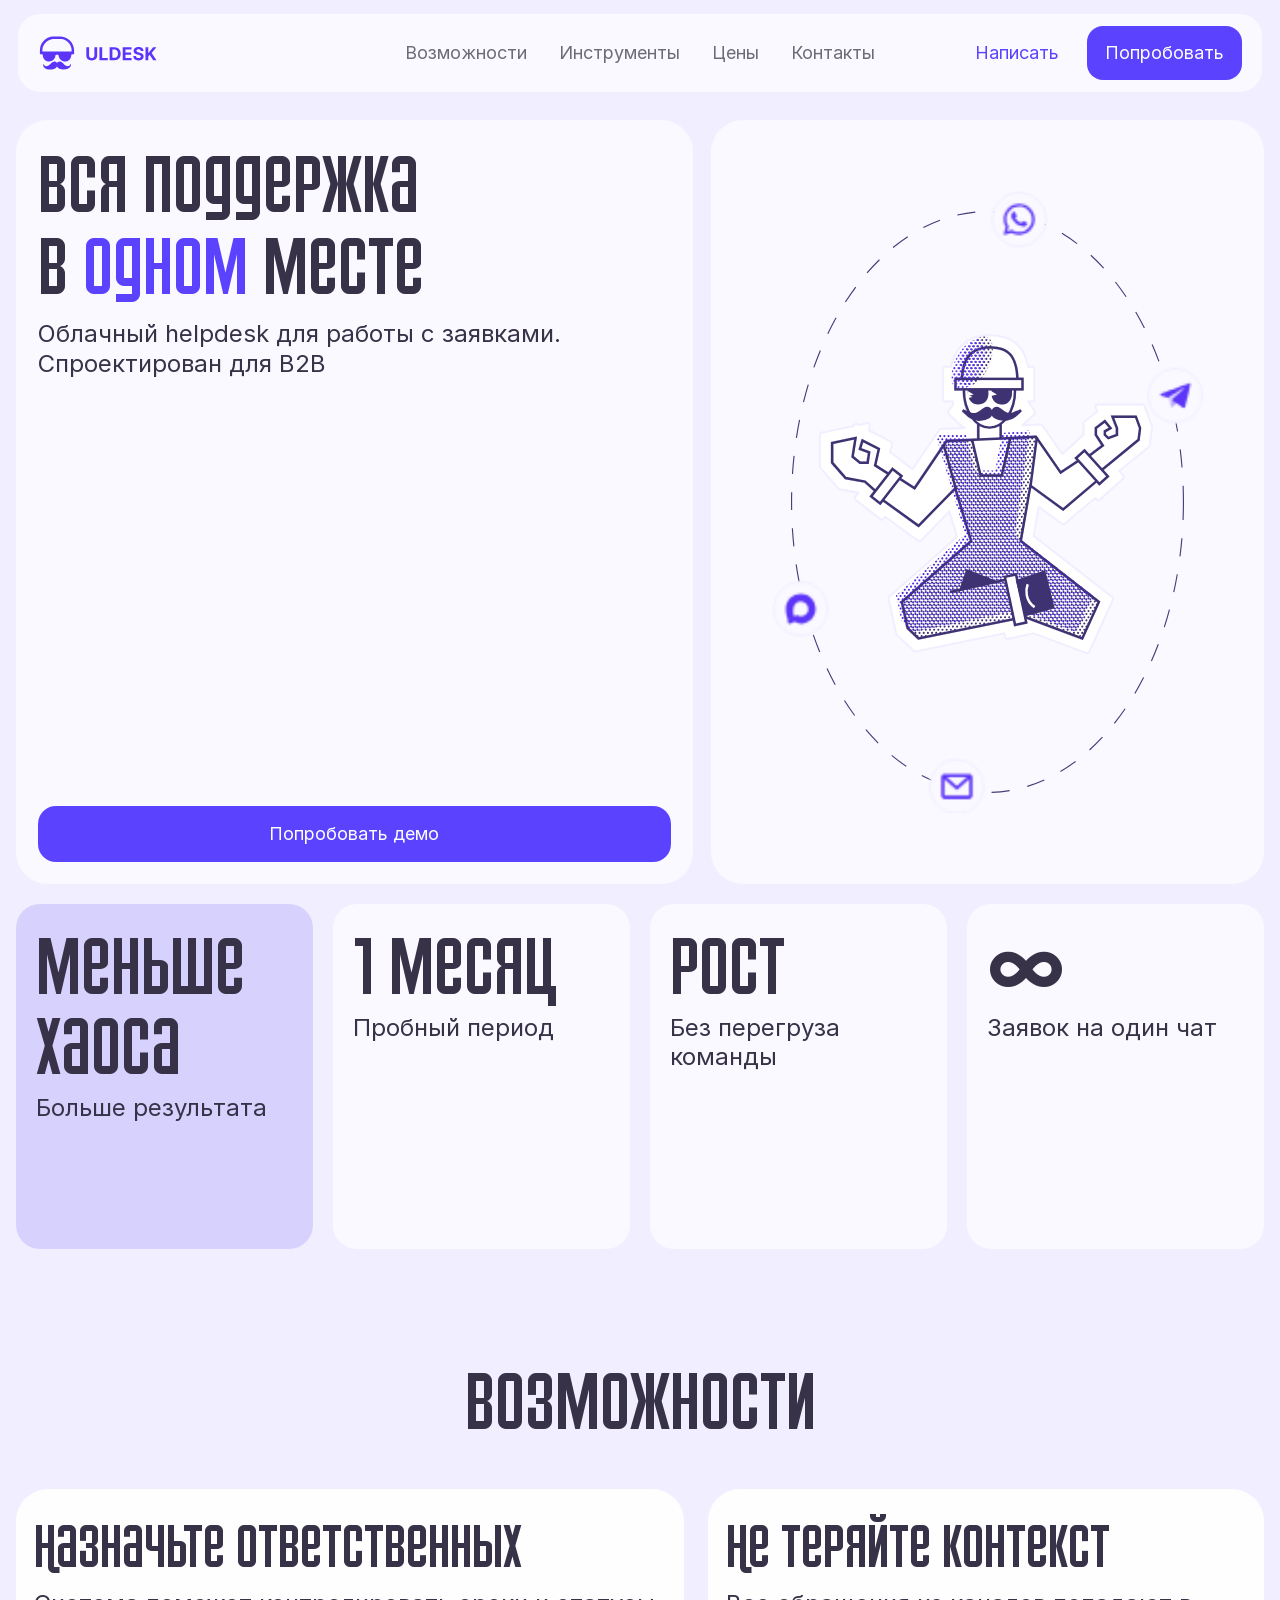
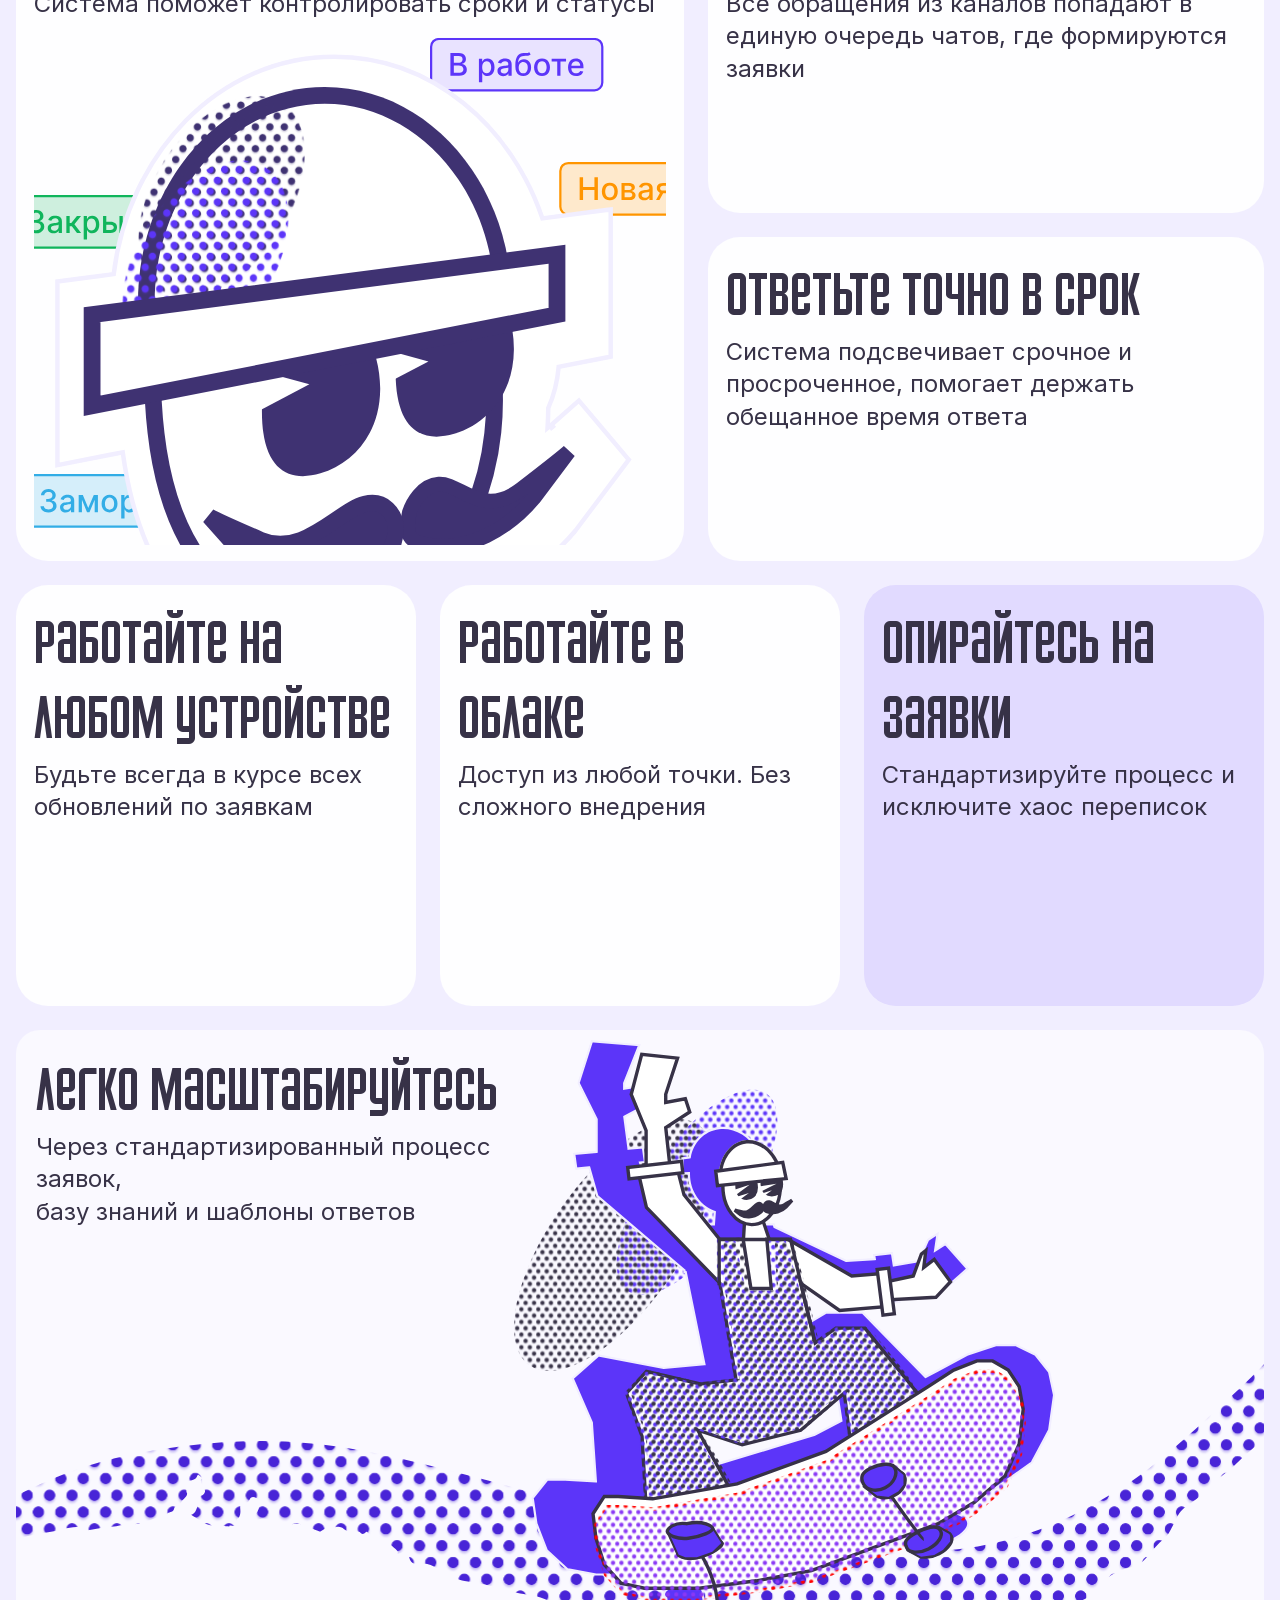
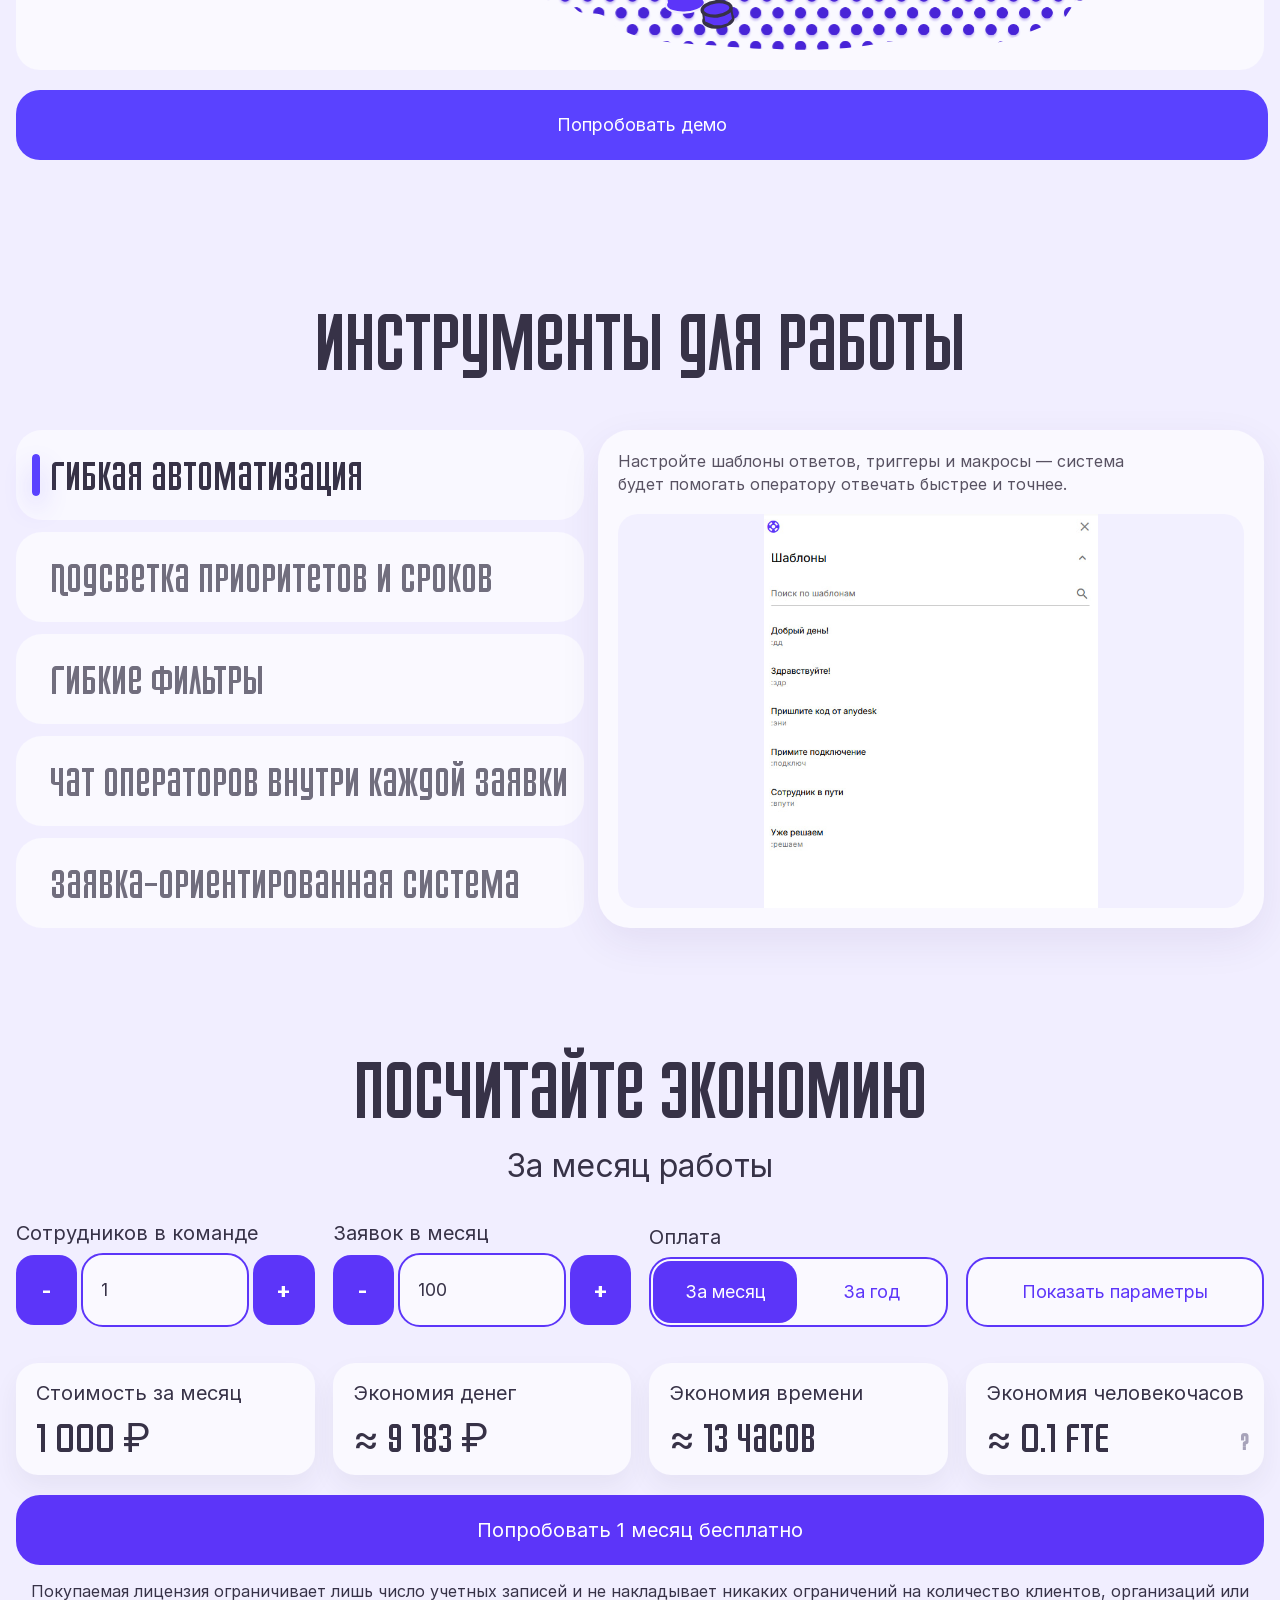
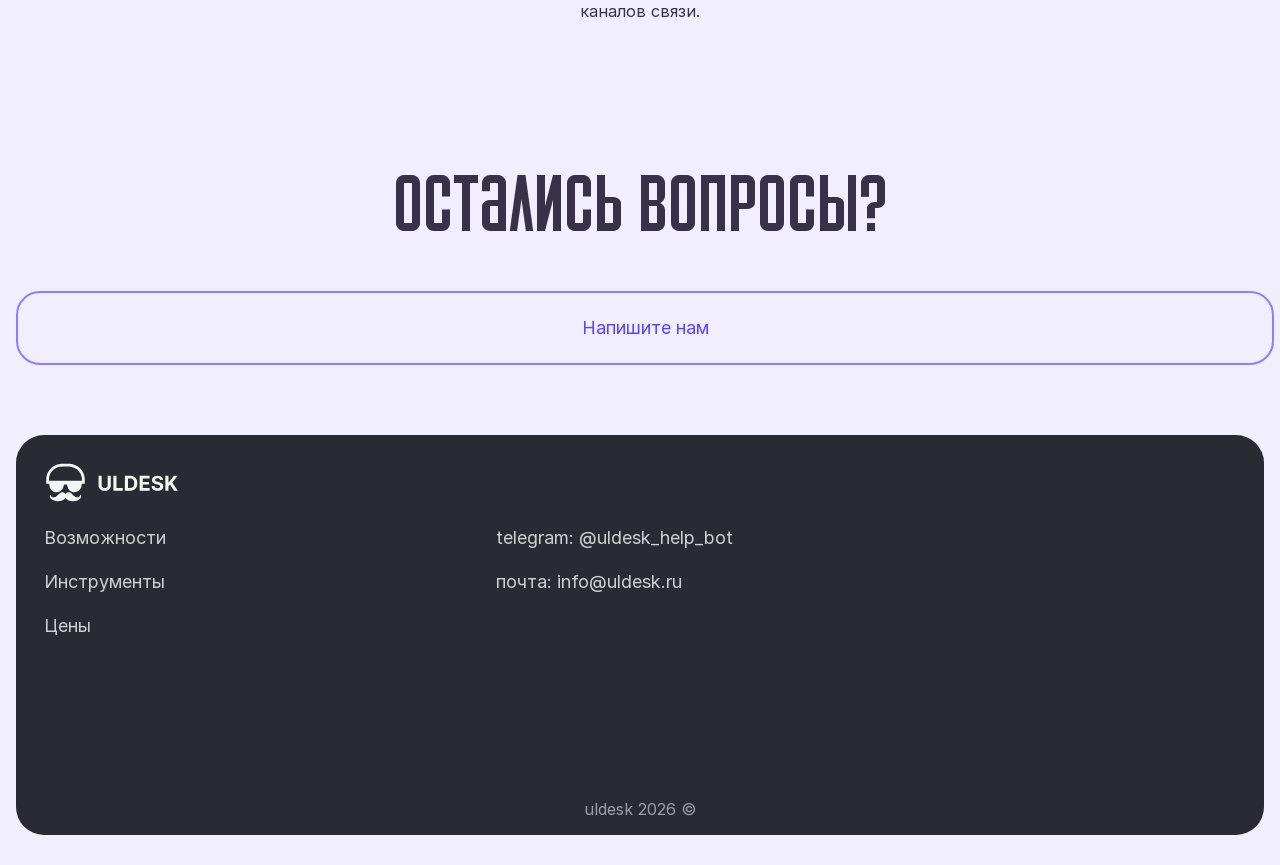
==== commit a84d2f1e: "fixes" ====
--- a/index.html
+++ b/index.html
@@ -53,7 +53,8 @@
 				<a href="#features">Возможности</a>
 				<a href="#tools">Инструменты</a>
 				<a href="#pricing">Цены</a>
-				<a href="https://t.me/uldesk_help_bot" target="_blank">Написать</a>
+				<a href="#contacts">Контакты</a>
+				<a href="mailto:info@uldesk.ru" target="_blank">Написать</a>
 				<a class="mobile-menu-cta"
 				   href="https://demo.uldesk.ru/login?username=demo@uldesk.ru&password=demo"
 				   target="_blank">Попробовать демо</a>
@@ -63,6 +64,7 @@
 				<a href="#features">Возможности</a>
 				<a href="#tools">Инструменты</a>
 				<a href="#pricing">Цены</a>
+				<a href="#contacts">Контакты</a>
 			</nav>
 
 			<div class="header-actions">
@@ -111,19 +113,19 @@
 
 						<div class="welcome-orbit">
 							<div class="welcome-channel ch-wa">
-								<img src="/img/logo_wa.png" alt=""/>
+								<img src="/img/logo_wa.svg" alt=""/>
 							</div>
 
 							<div class="welcome-channel ch-tg">
-								<img src="/img/logo_tg.png" alt=""/>
+								<img src="/img/logo_tg.svg" alt=""/>
 							</div>
 
 							<div class="welcome-channel ch-email">
-								<img src="/img/logo_email.png" alt=""/>
+								<img src="/img/logo_email.svg" alt=""/>
 							</div>
 
 							<div class="welcome-channel ch-max">
-								<img src="/img/logo_max.png" alt=""/>
+								<img src="/img/logo_max.svg" alt=""/>
 							</div>
 						</div>
 					</div>
@@ -164,11 +166,12 @@
 						<h3 class="feature-title">Назначьте ответственных</h3>
 						<p class="feature-desc">Система поможет контролировать сроки и статусы</p>
 					</div>
-					<div class="bighead">
-						<img class="bighead-base" src="/img/big_head_base.png" alt="">
-						<img class="bighead-eyes" src="/img/big_head_eyes.png" alt="">
-						<img class="bighead-hat" src="/img/big_head_hat.png" alt="">
-						<img class="bighead-stache" src="/img/big_head_mustache.png" alt="">
+					<div class="feature-img-clip" aria-hidden="true">
+						<object class="feature-img big-head-svg"
+								type="image/svg+xml"
+								data="/img/big_head.svg"
+								aria-label="big head"
+						></object>
 					</div>
 				</div>
 
@@ -442,7 +445,7 @@
 
 </main>
 
-<footer class="site-footer">
+<footer  id="contacts" class="site-footer">
 	<div class="container">
 		<div class="footer-card">
 
@@ -495,4 +498,4 @@
 </footer>
 
 </body>
-</html>+</html>
--- a/style-new.css
+++ b/style-new.css
@@ -1401,6 +1401,8 @@
 	width: 520px;
 	max-width: 100%;
 	aspect-ratio: 1 / 1;
+	top: 100px;
+	transform: scale(130%) translateX(60px);
 }
 
 .bighead img {
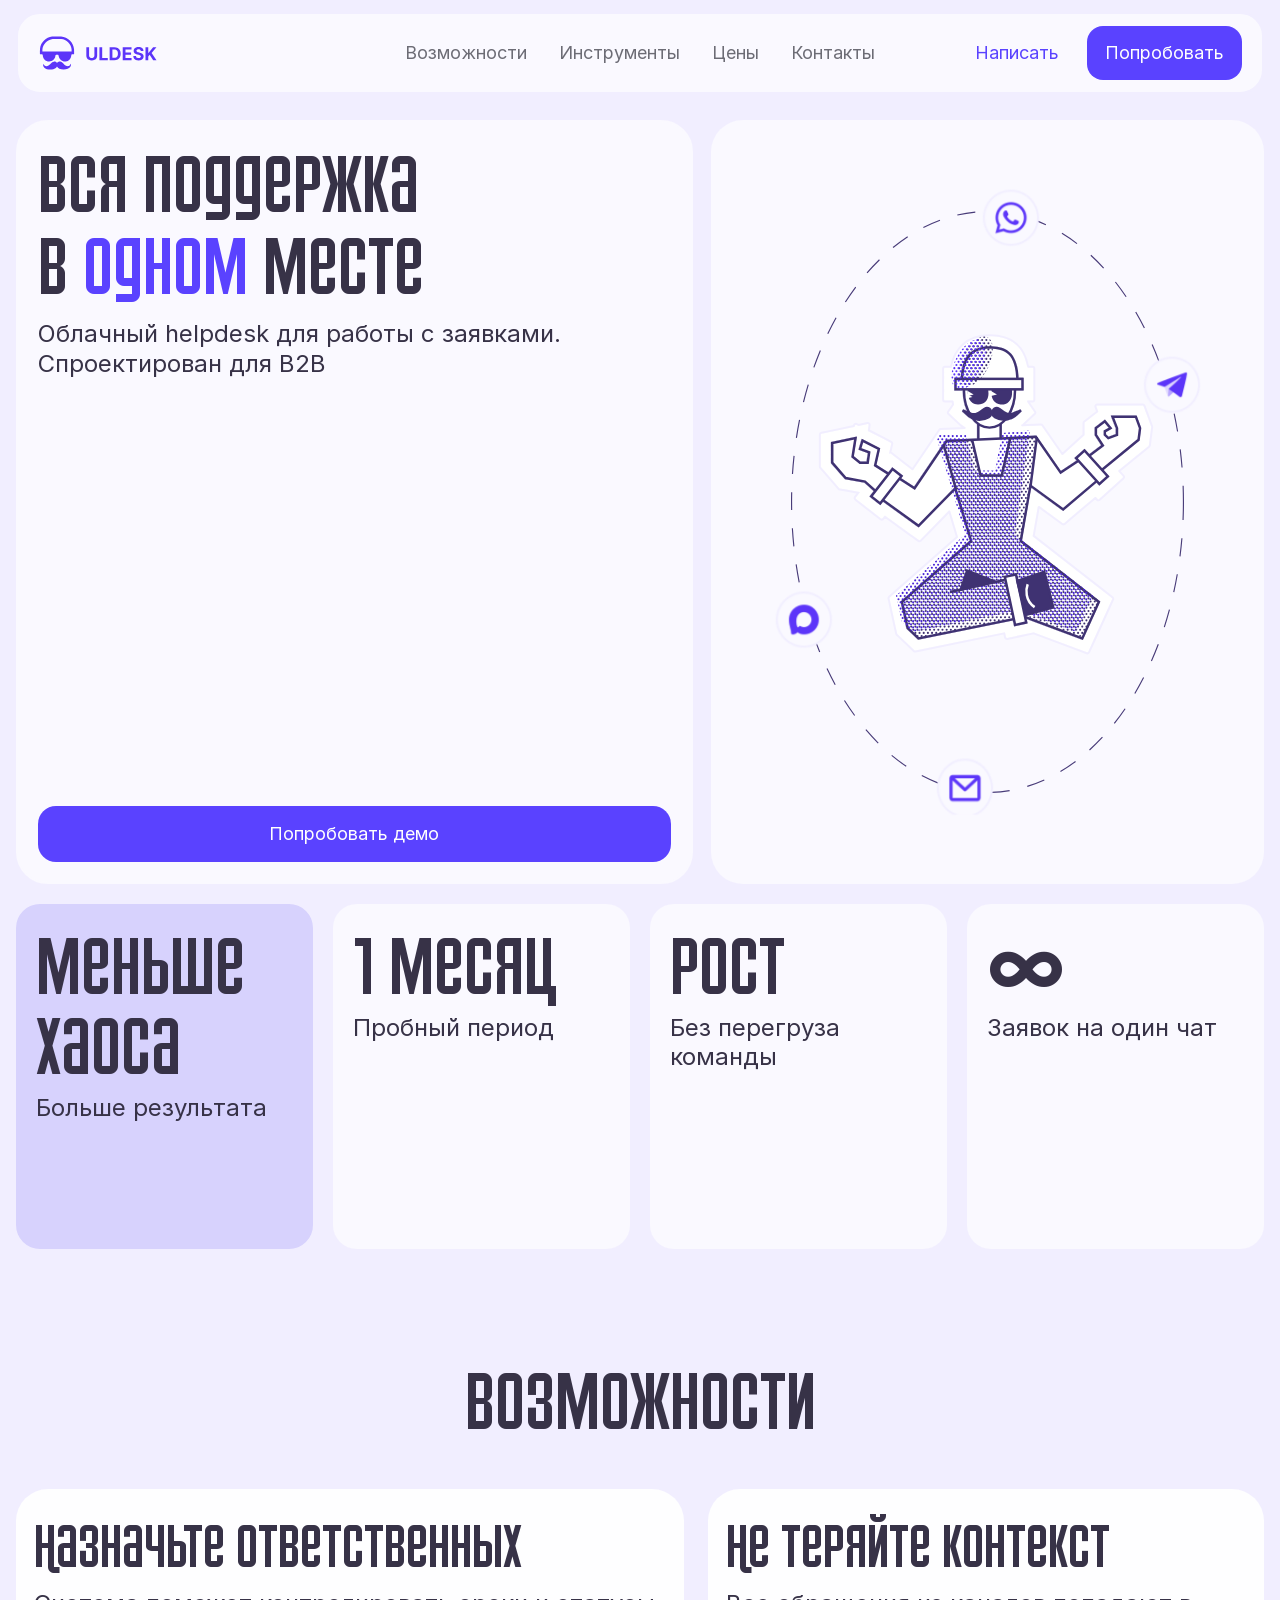
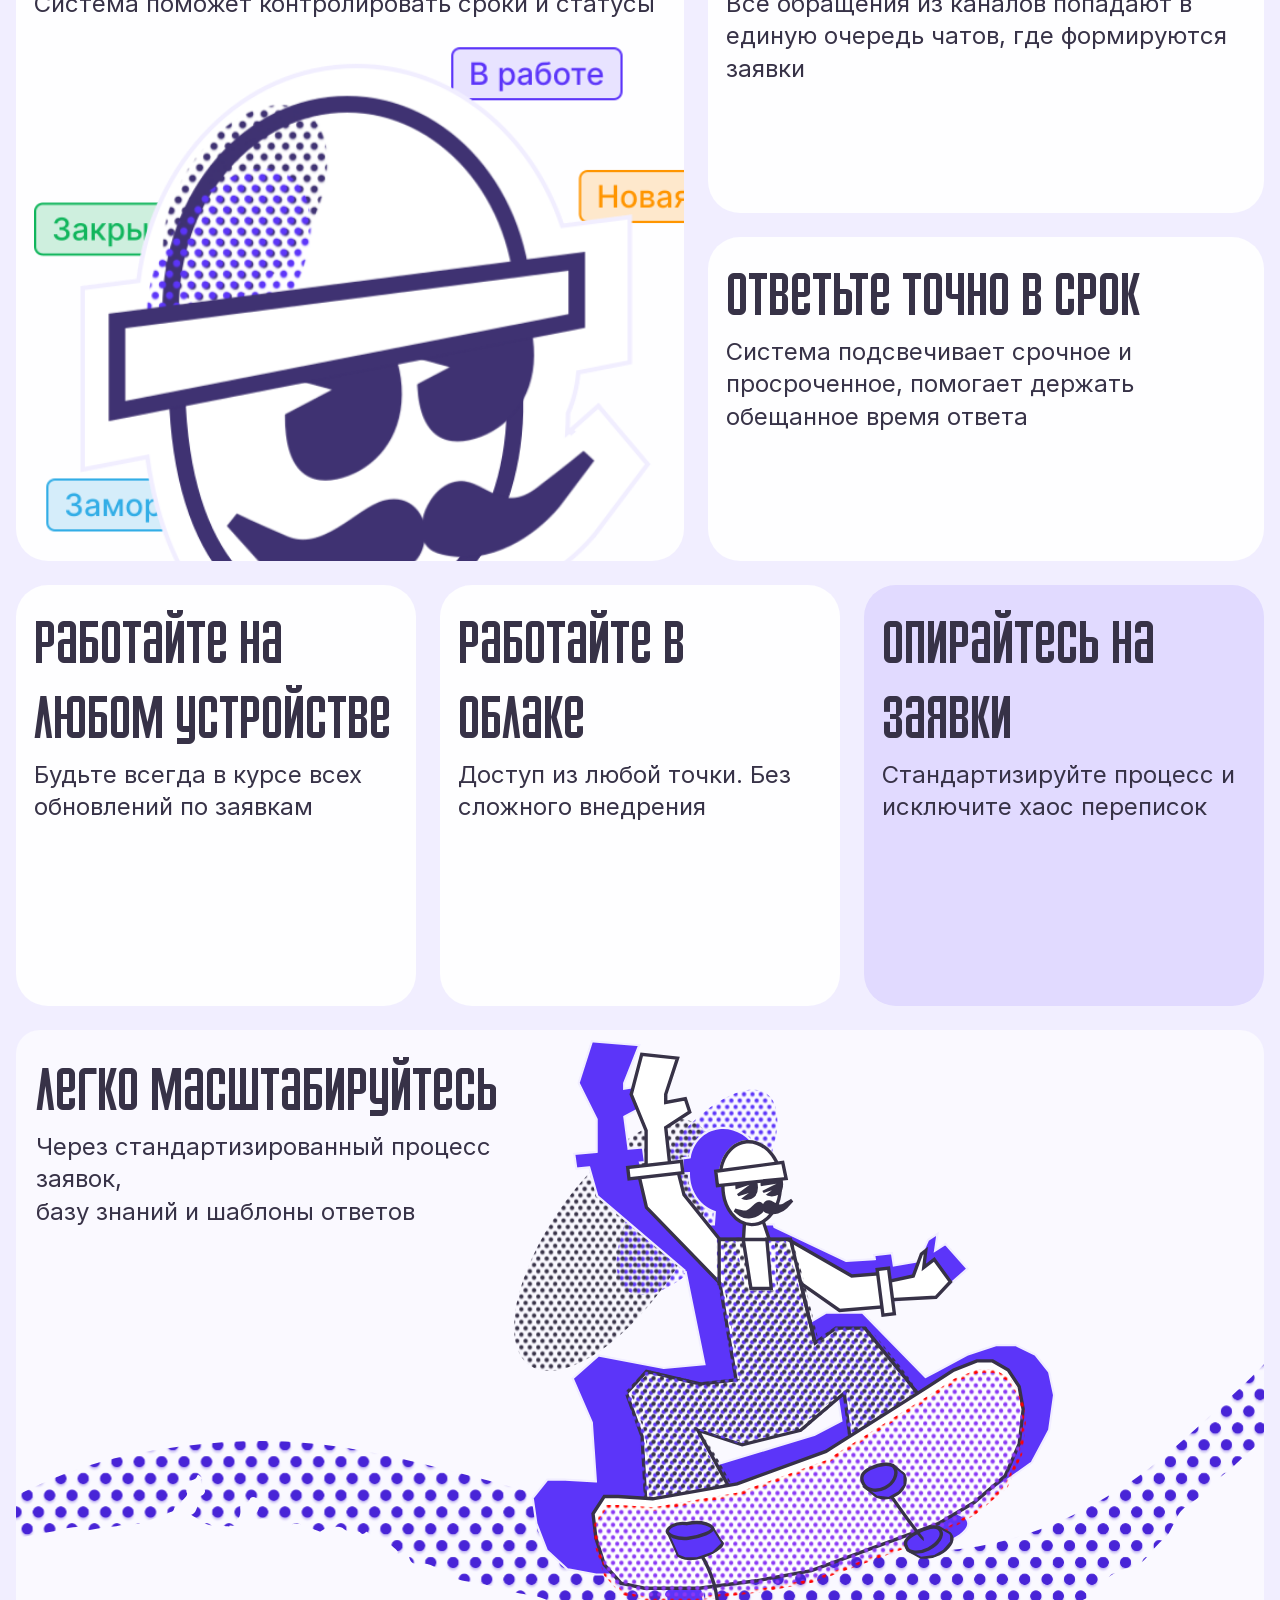
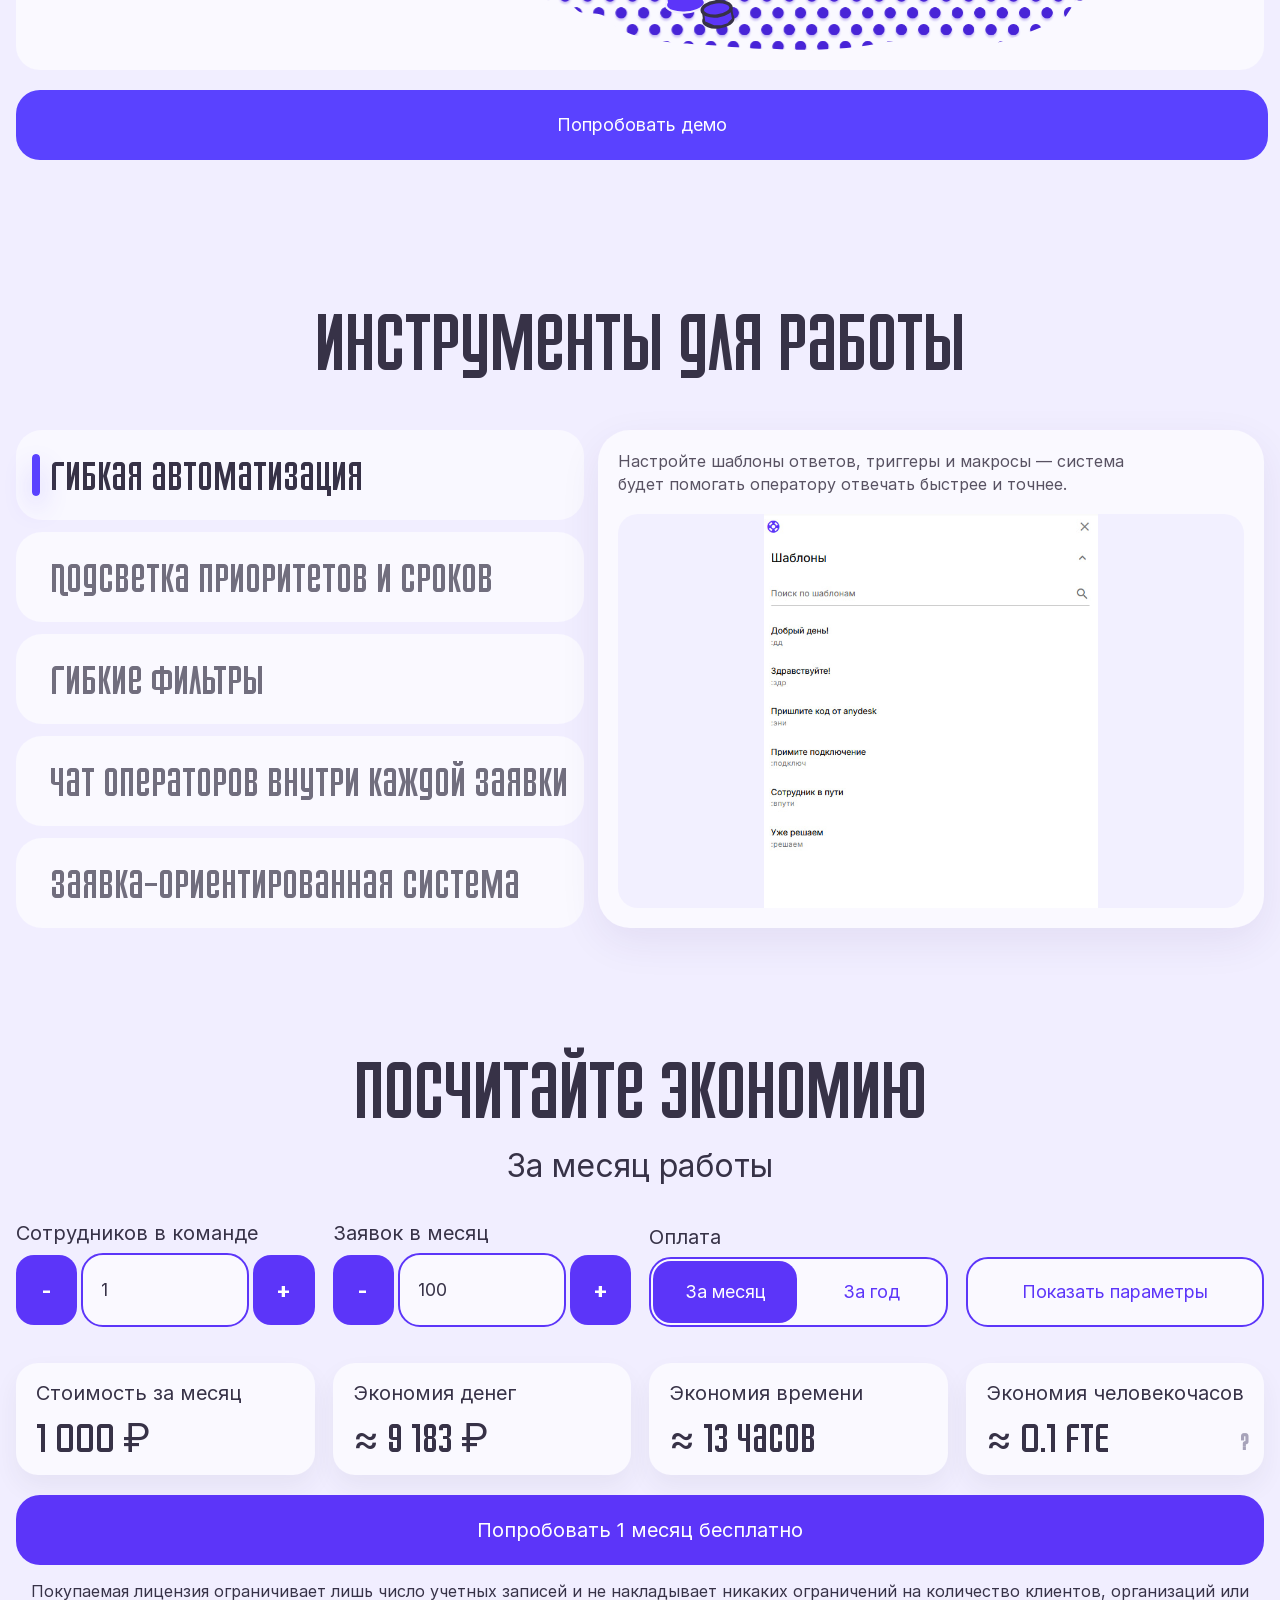
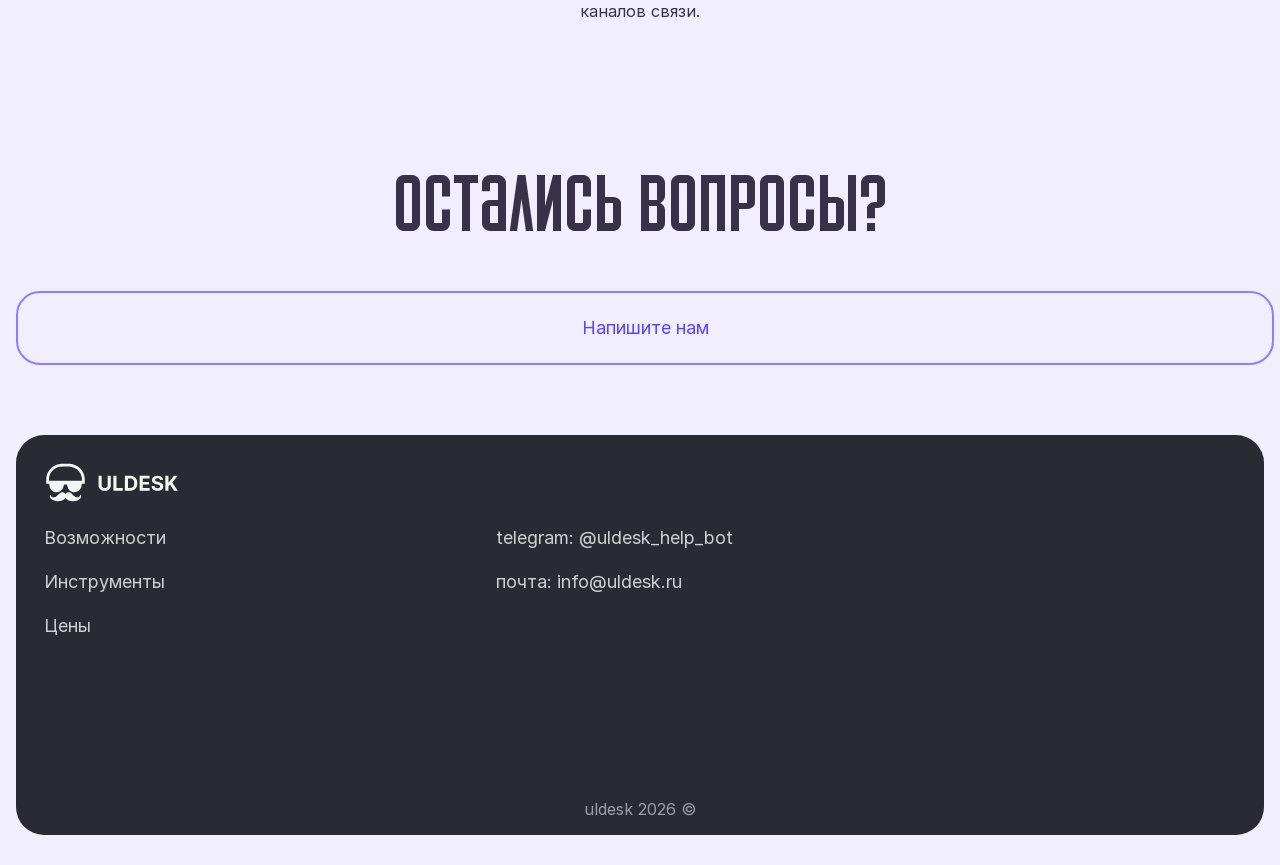
==== commit f948db7a: "Merge remote-tracking branch 'origin/main'" ====
--- a/index.html
+++ b/index.html
@@ -113,19 +113,19 @@
 
 						<div class="welcome-orbit">
 							<div class="welcome-channel ch-wa">
-								<img src="/img/logo_wa.svg" alt=""/>
+								<img src="/img/logo_wa.png" alt=""/>
 							</div>
 
 							<div class="welcome-channel ch-tg">
-								<img src="/img/logo_tg.svg" alt=""/>
+								<img src="/img/logo_tg.png" alt=""/>
 							</div>
 
 							<div class="welcome-channel ch-email">
-								<img src="/img/logo_email.svg" alt=""/>
+								<img src="/img/logo_email.png" alt=""/>
 							</div>
 
 							<div class="welcome-channel ch-max">
-								<img src="/img/logo_max.svg" alt=""/>
+								<img src="/img/logo_max.png" alt=""/>
 							</div>
 						</div>
 					</div>
@@ -166,12 +166,11 @@
 						<h3 class="feature-title">Назначьте ответственных</h3>
 						<p class="feature-desc">Система поможет контролировать сроки и статусы</p>
 					</div>
-					<div class="feature-img-clip" aria-hidden="true">
-						<object class="feature-img big-head-svg"
-								type="image/svg+xml"
-								data="/img/big_head.svg"
-								aria-label="big head"
-						></object>
+					<div class="bighead">
+						<img class="bighead-base" src="/img/big_head_base.png" alt="">
+						<img class="bighead-eyes" src="/img/big_head_eyes.png" alt="">
+						<img class="bighead-hat" src="/img/big_head_hat.png" alt="">
+						<img class="bighead-stache" src="/img/big_head_mustache.png" alt="">
 					</div>
 				</div>
 
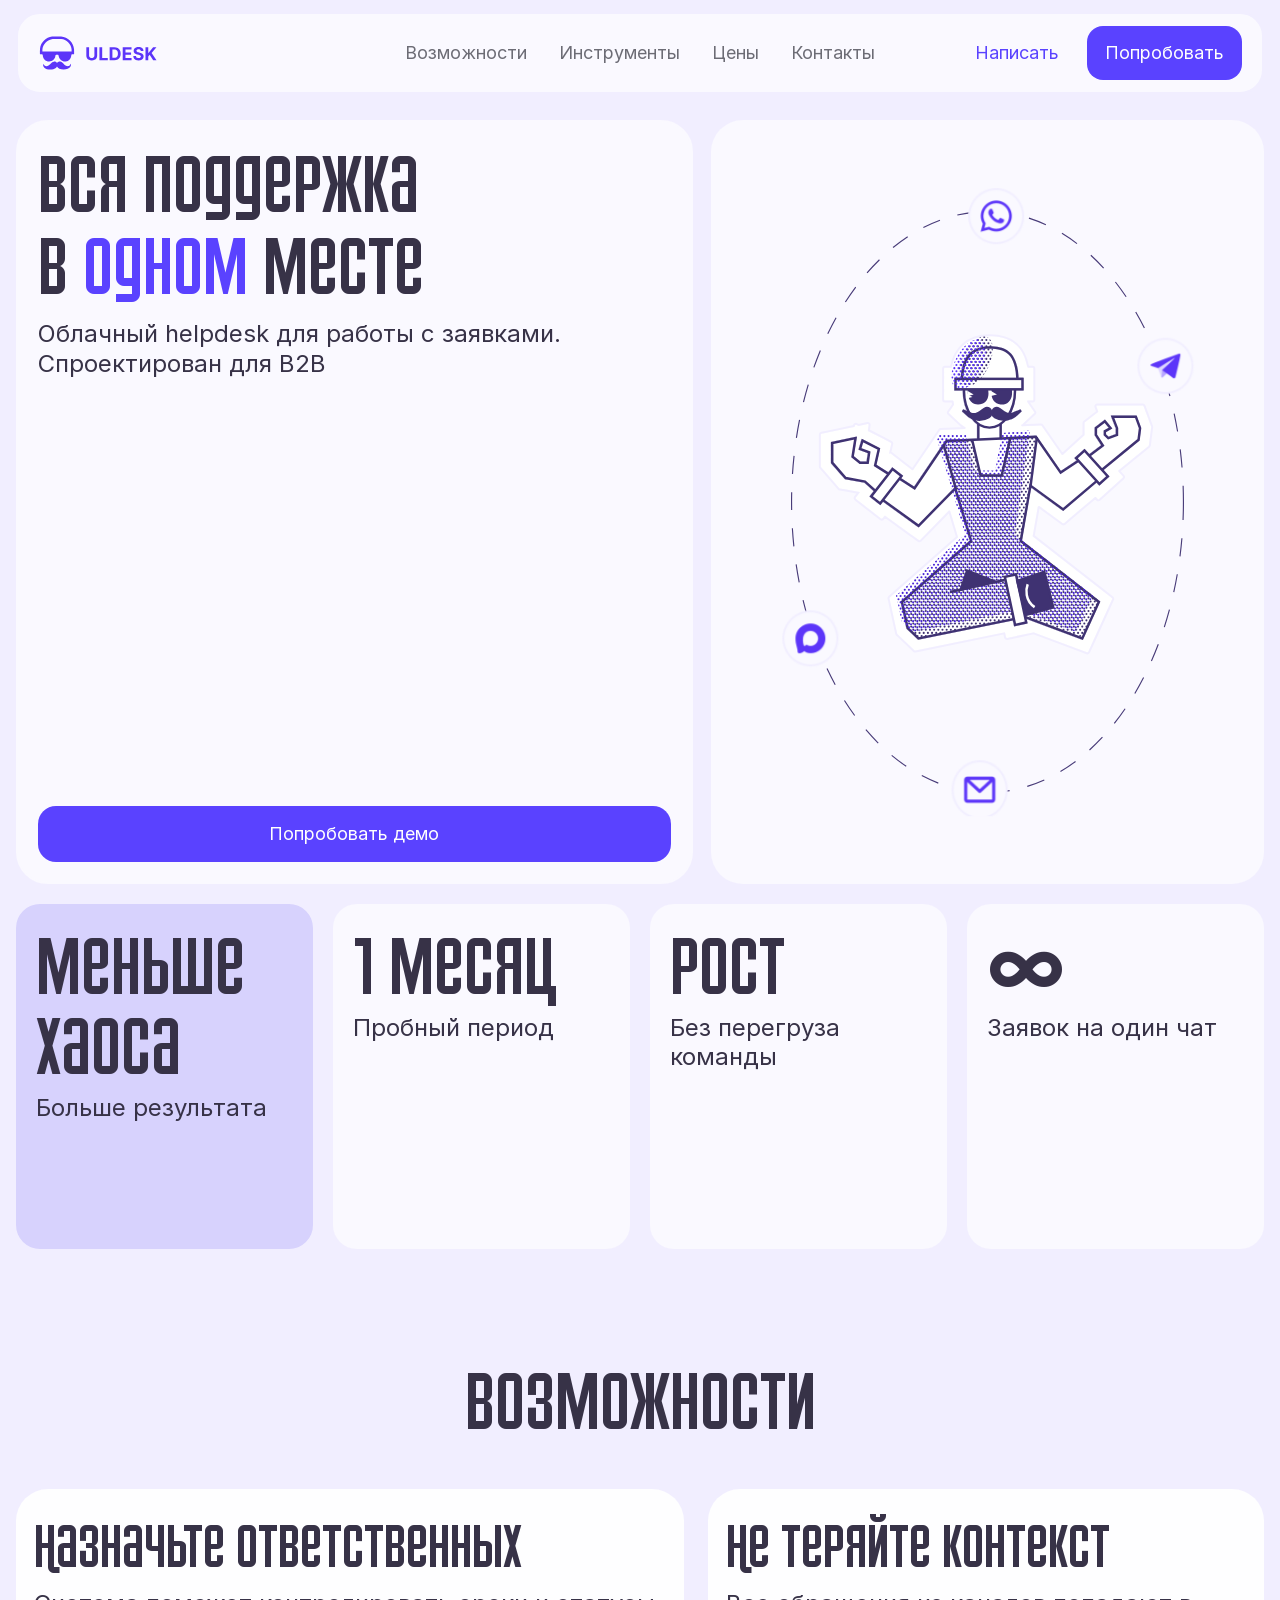
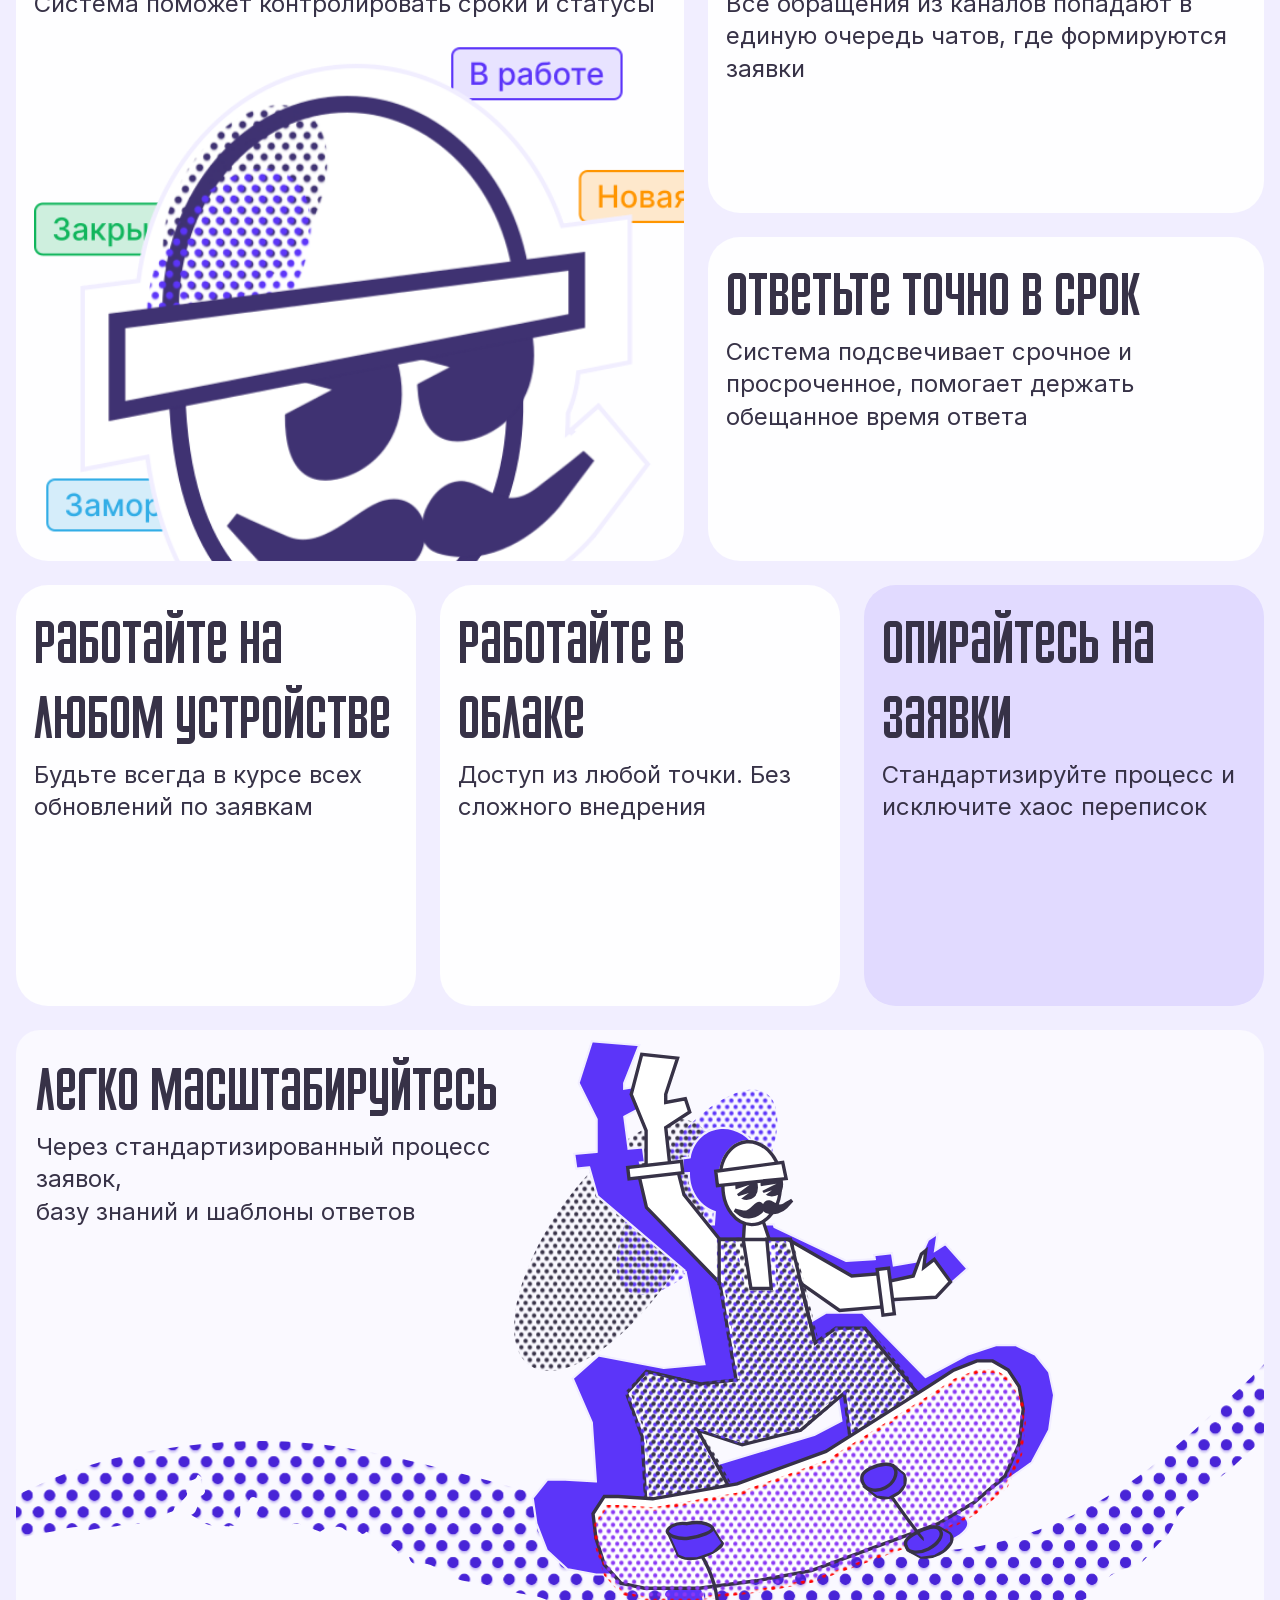
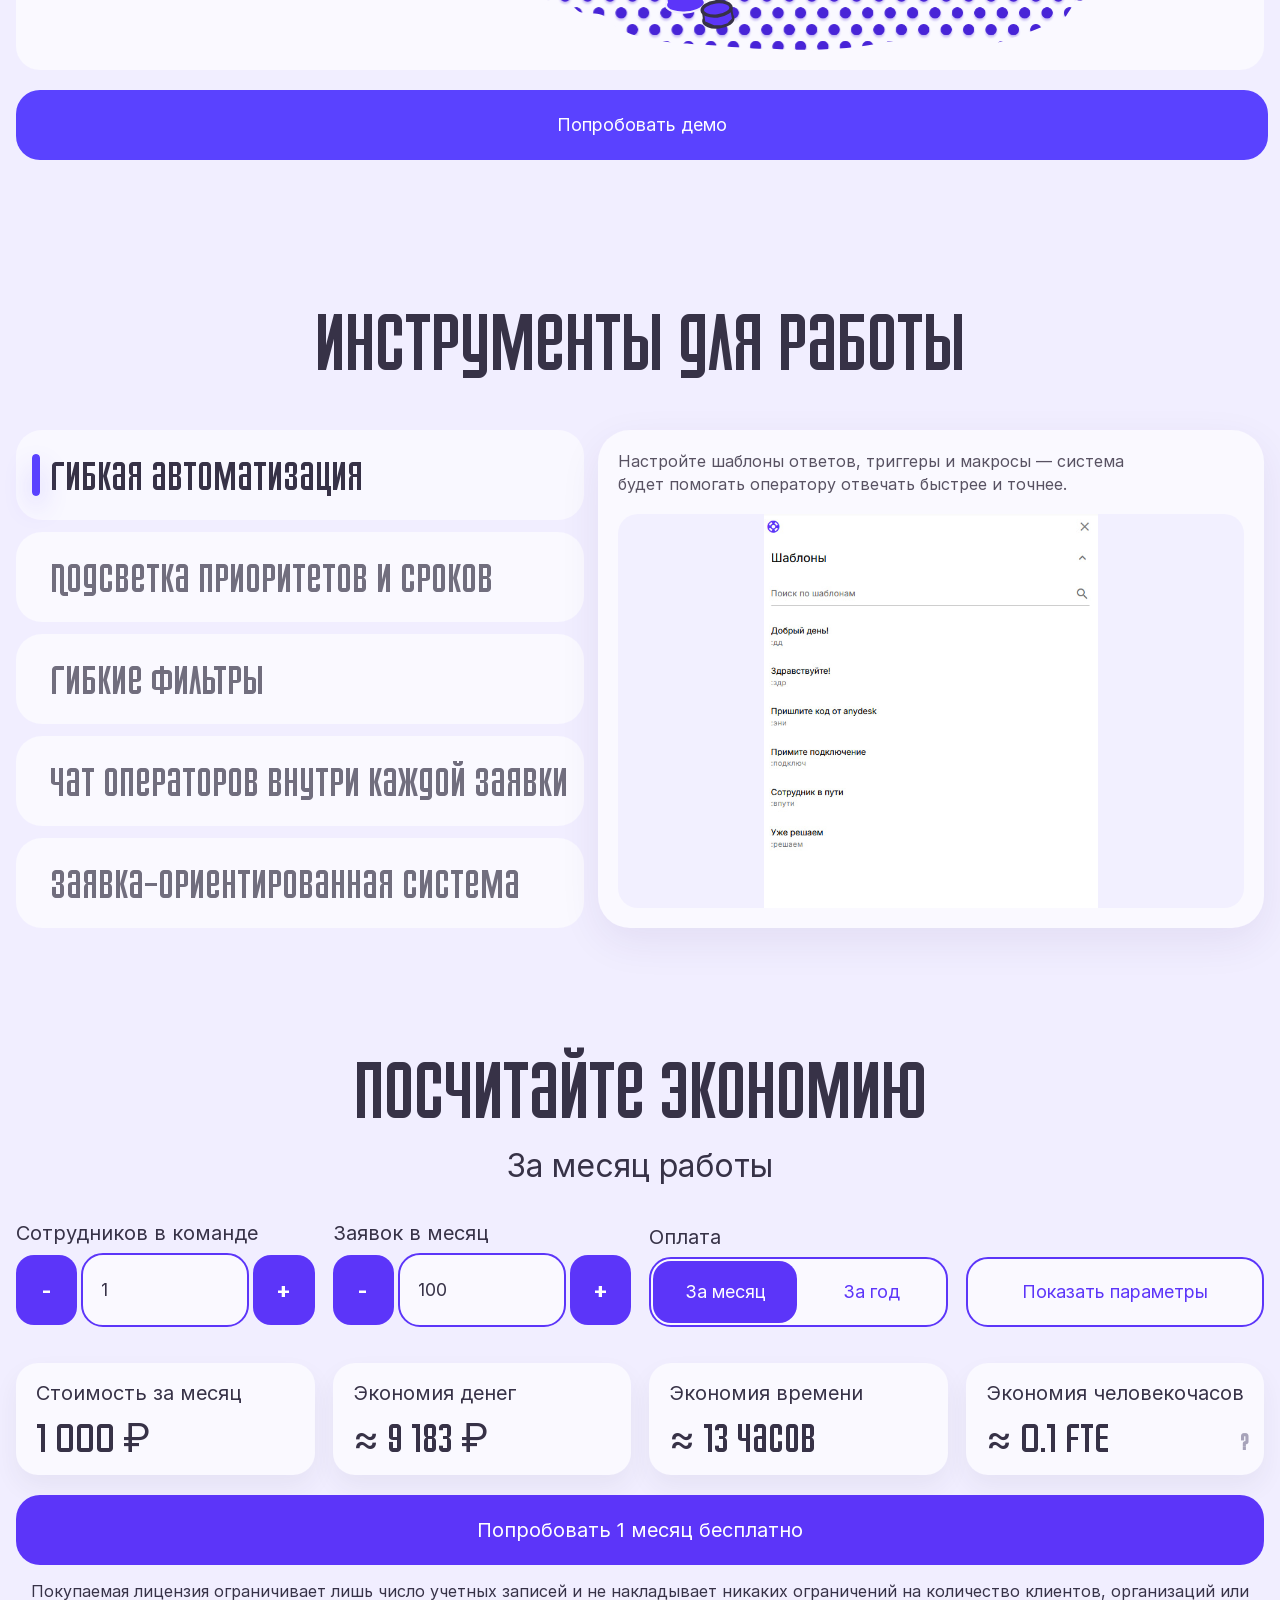
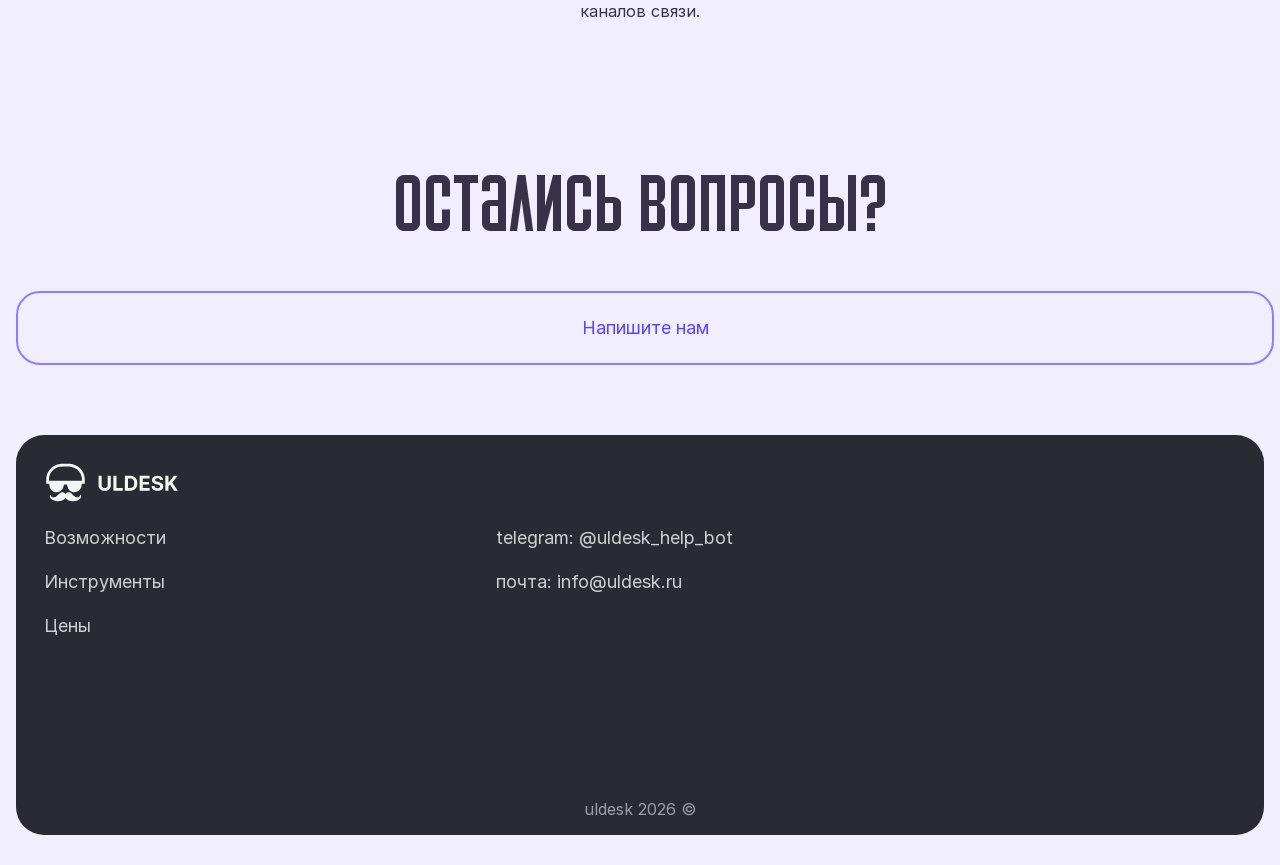
==== commit 2ab6d914: "fixes" ====
--- a/index.html
+++ b/index.html
@@ -68,7 +68,7 @@
 			</nav>
 
 			<div class="header-actions">
-				<a class="header-write" href="https://t.me/uldesk_help_bot" target="_blank">Написать</a>
+				<a class="header-write" href="mailto:info@uldesk.ru" target="_blank">Написать</a>
 				<a class="btn primary"
 				   href="https://demo.uldesk.ru/login?username=demo@uldesk.ru&password=demo"
 				   target="_blank">
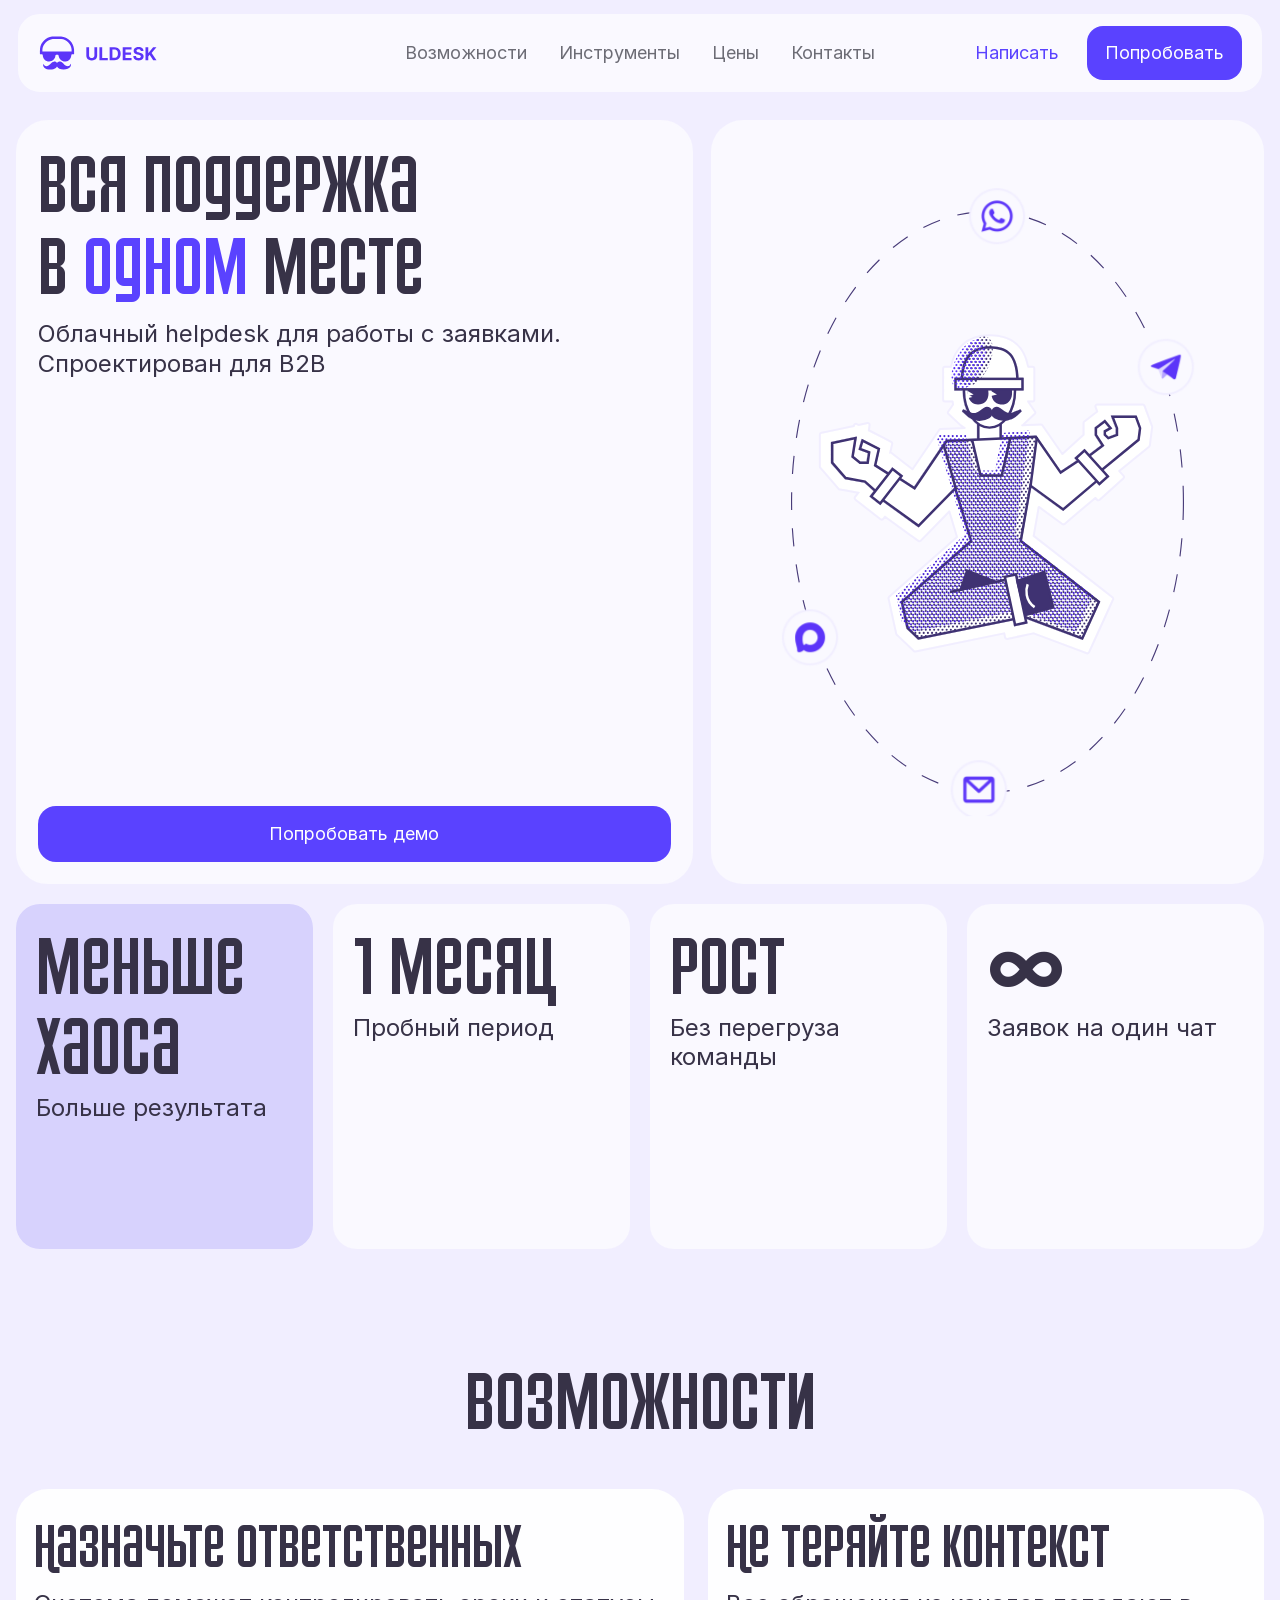
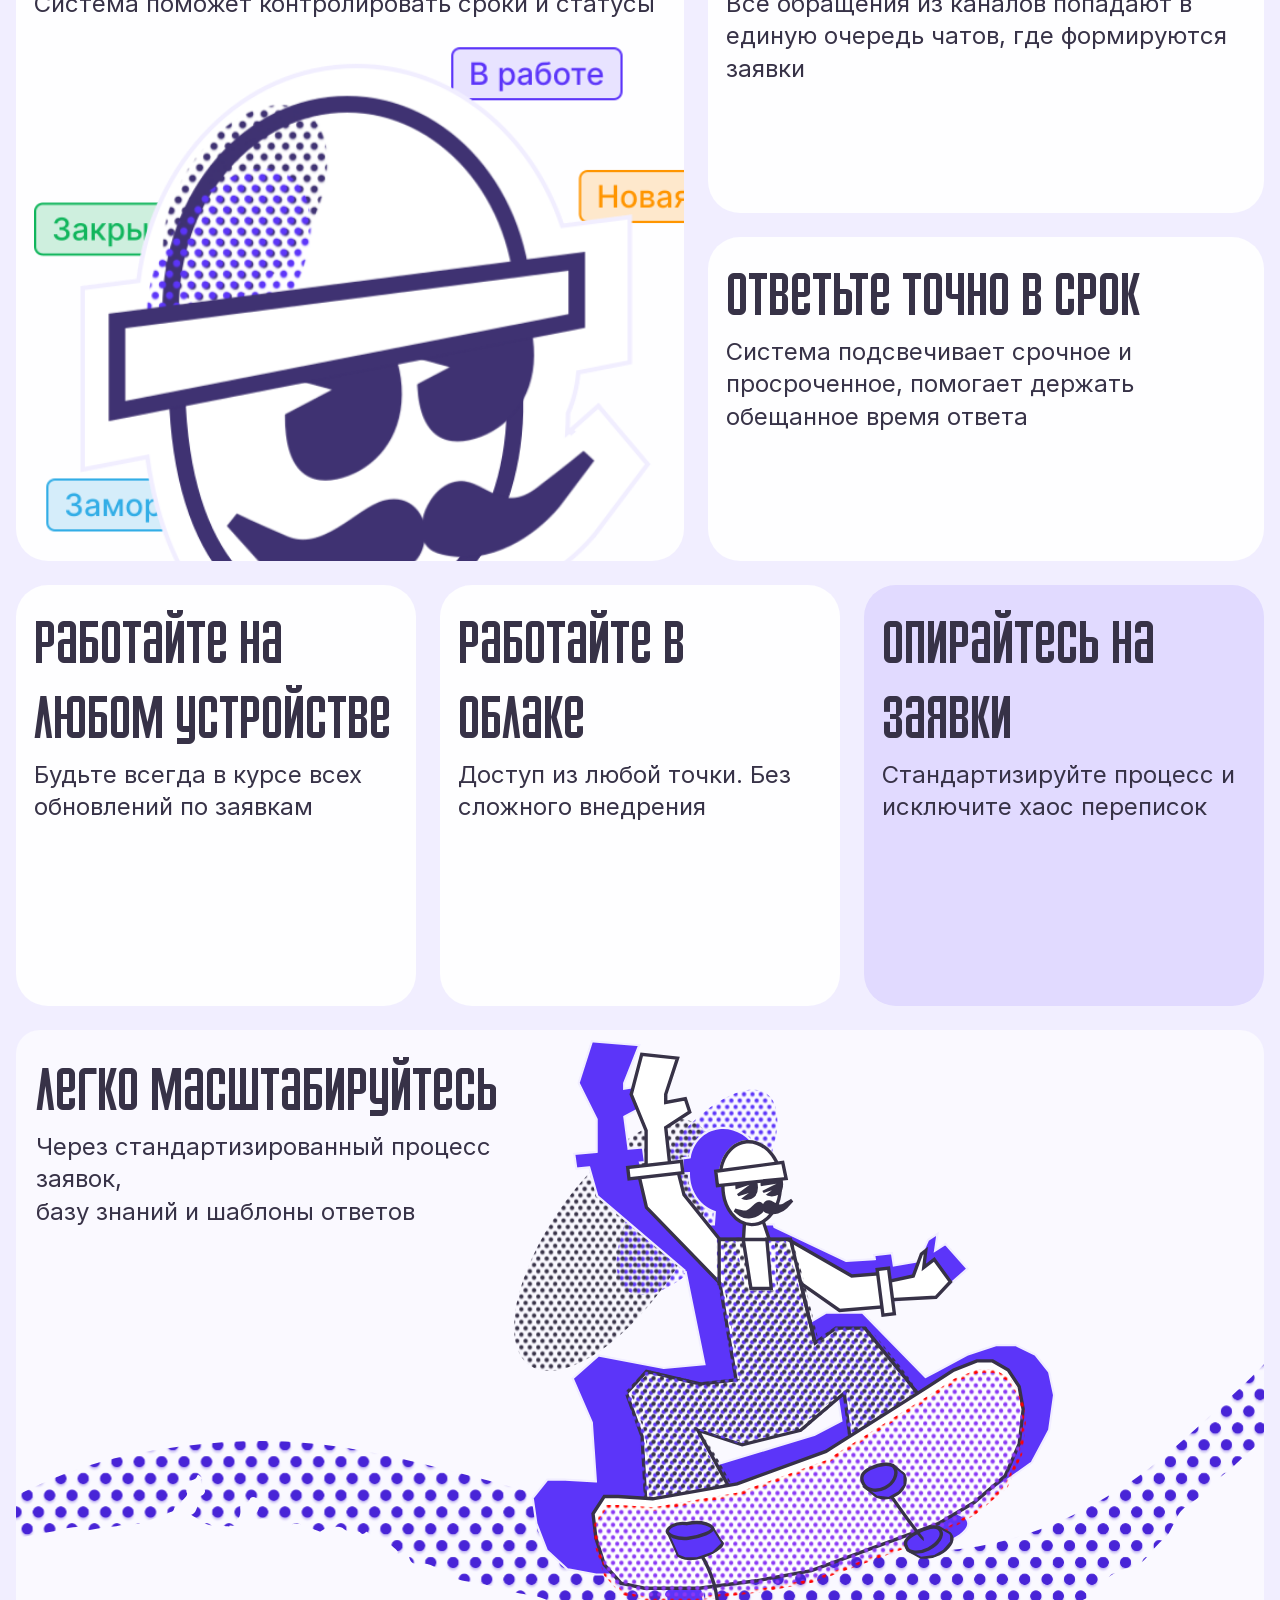
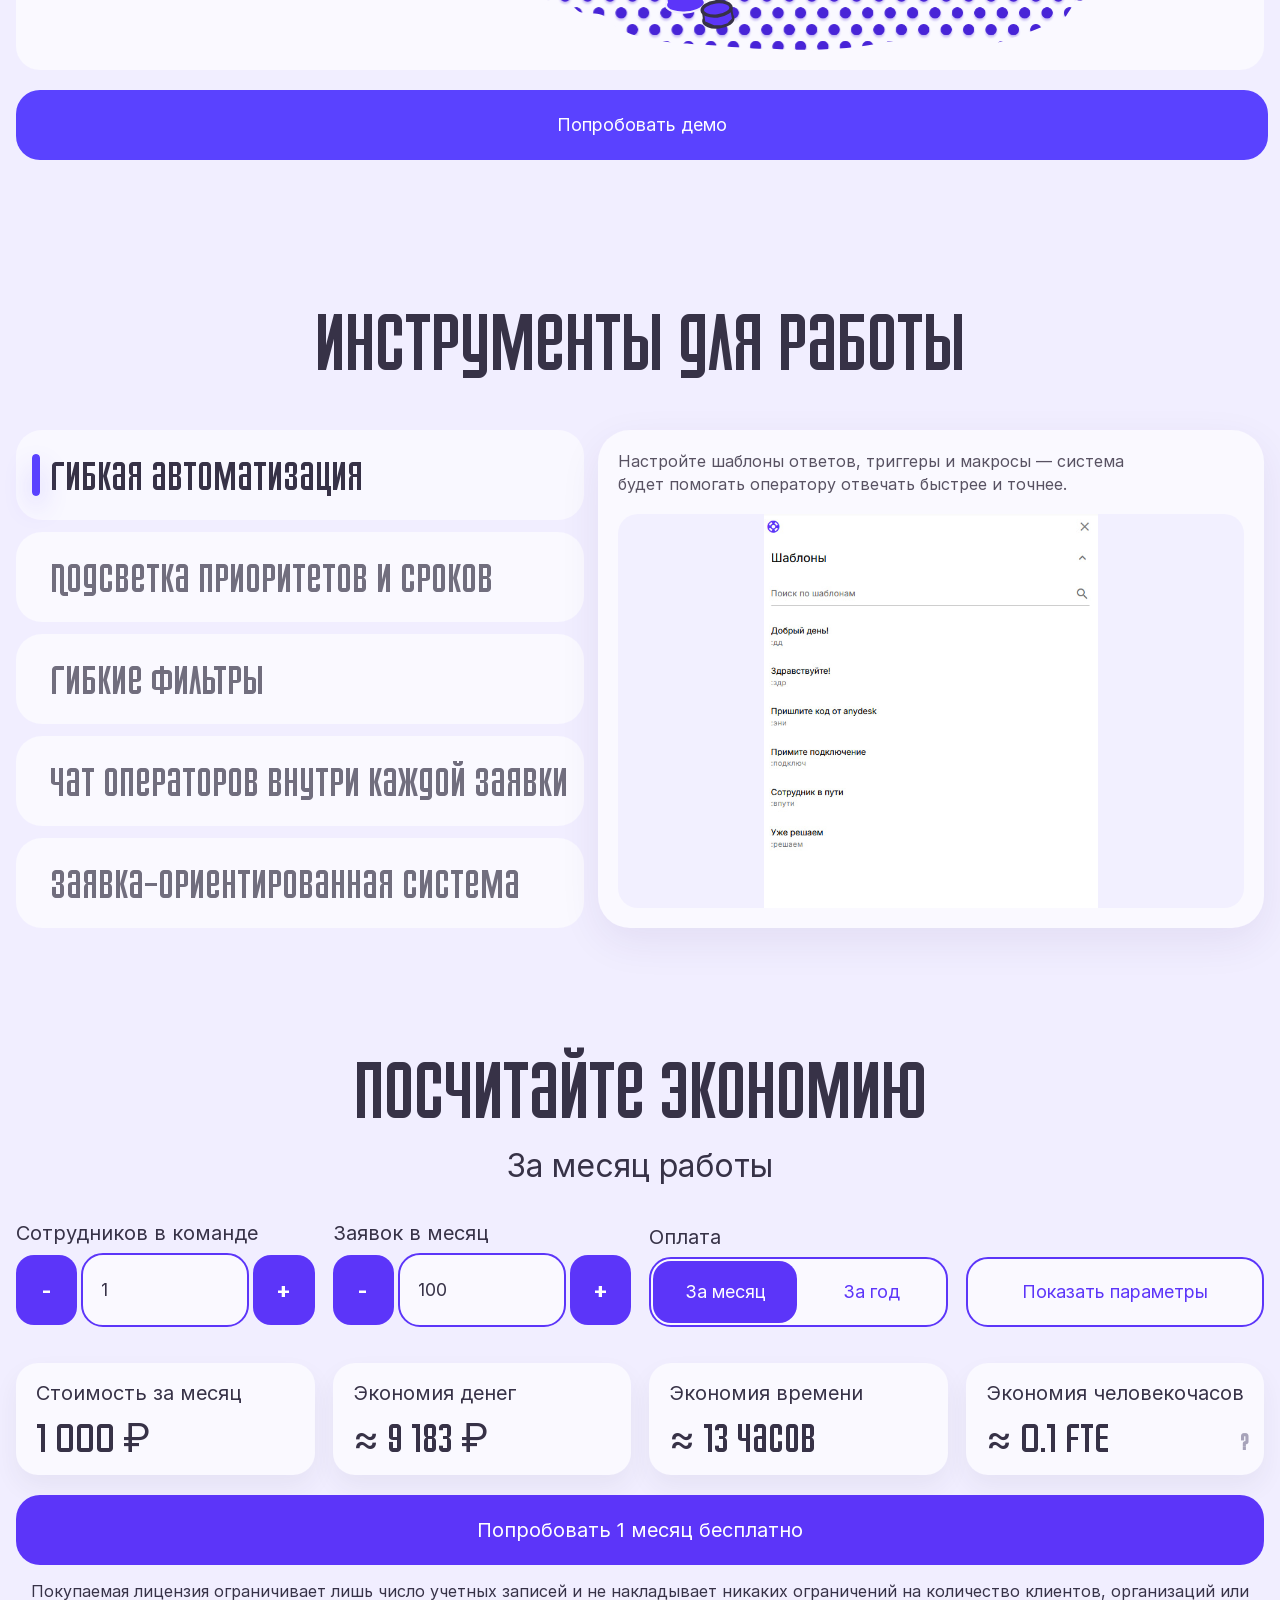
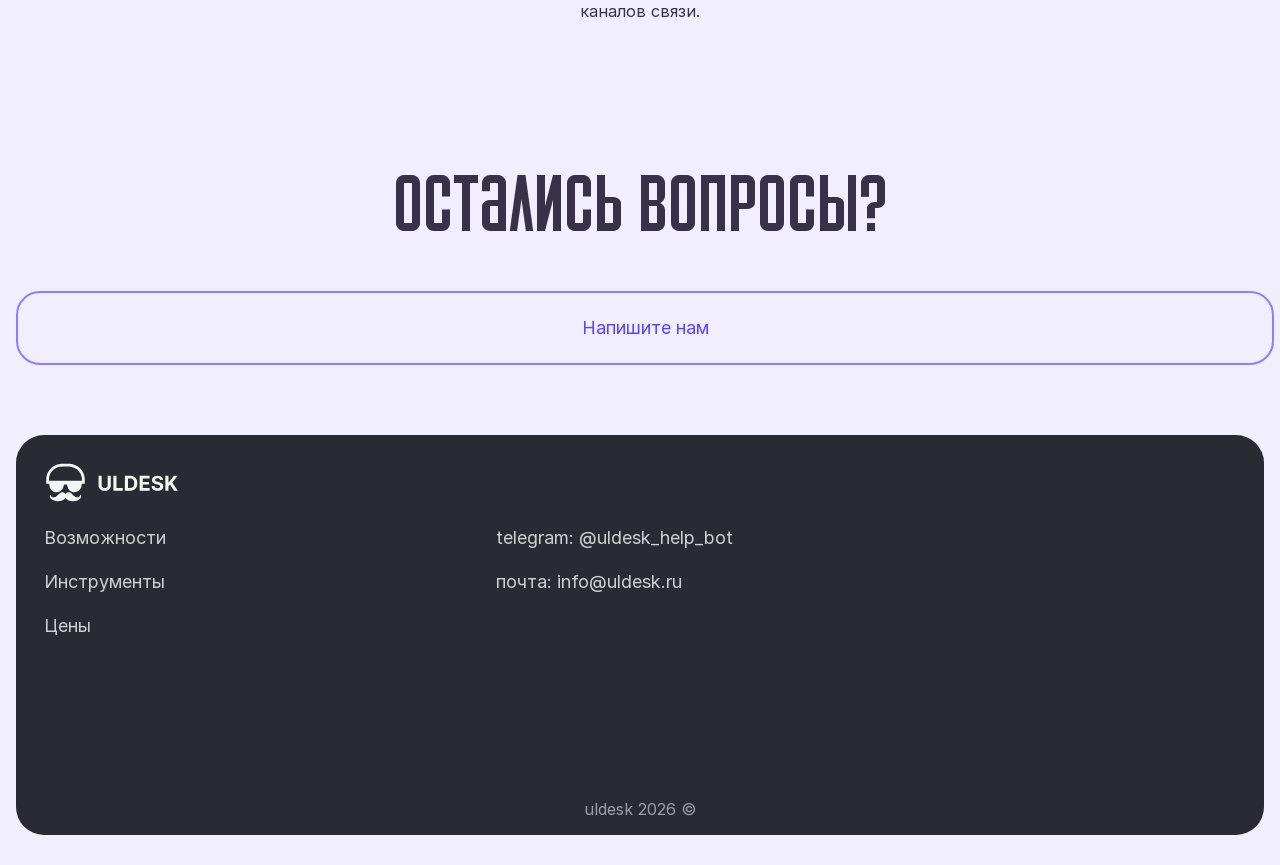
==== commit 3cd6164a: "fixes" ====
--- a/index.html
+++ b/index.html
@@ -437,7 +437,7 @@
 		<div class="container">
 			<div class="section-title">Остались вопросы?</div>
 			<div class="contact-card">
-				<a class="btn" href="https://t.me/uldesk_help_bot">Напишите нам</a>
+				<a class="btn" href="mailto:info@uldesk.ru">Напишите нам</a>
 			</div>
 		</div>
 	</section>
